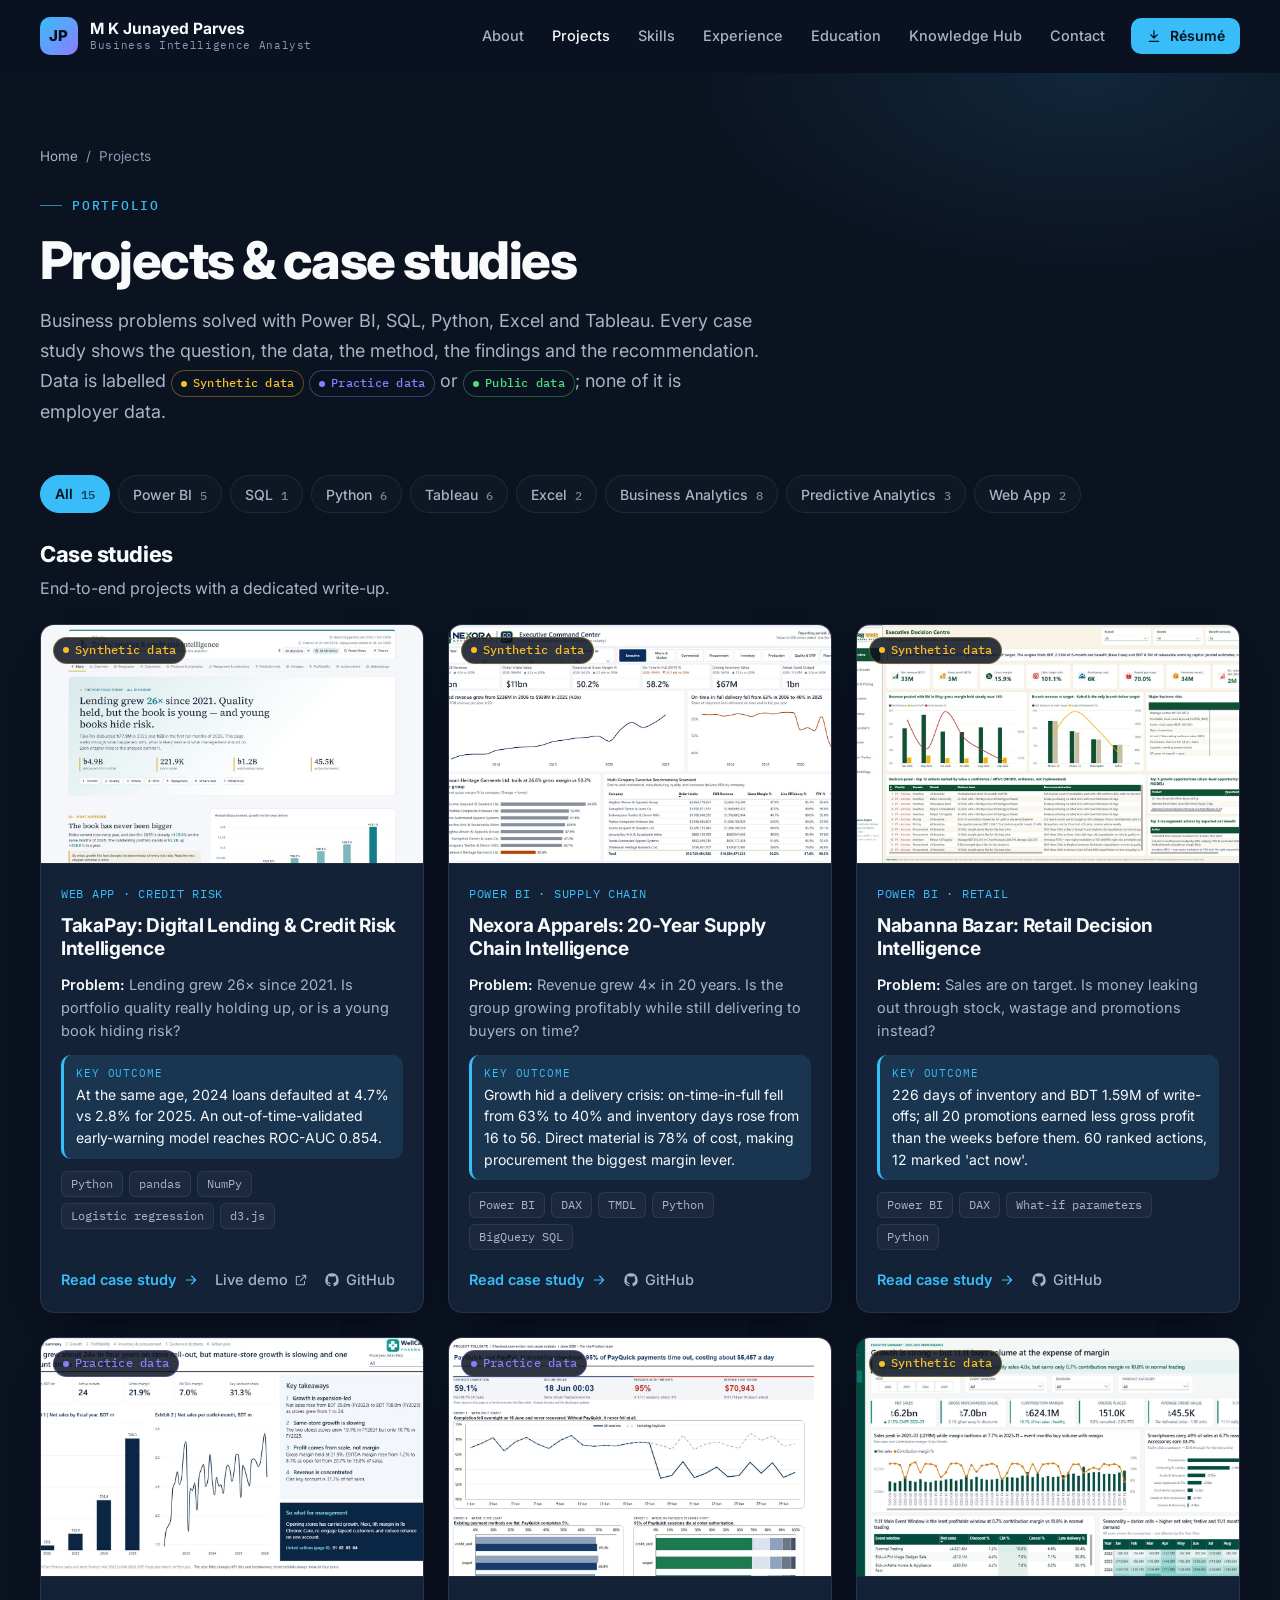
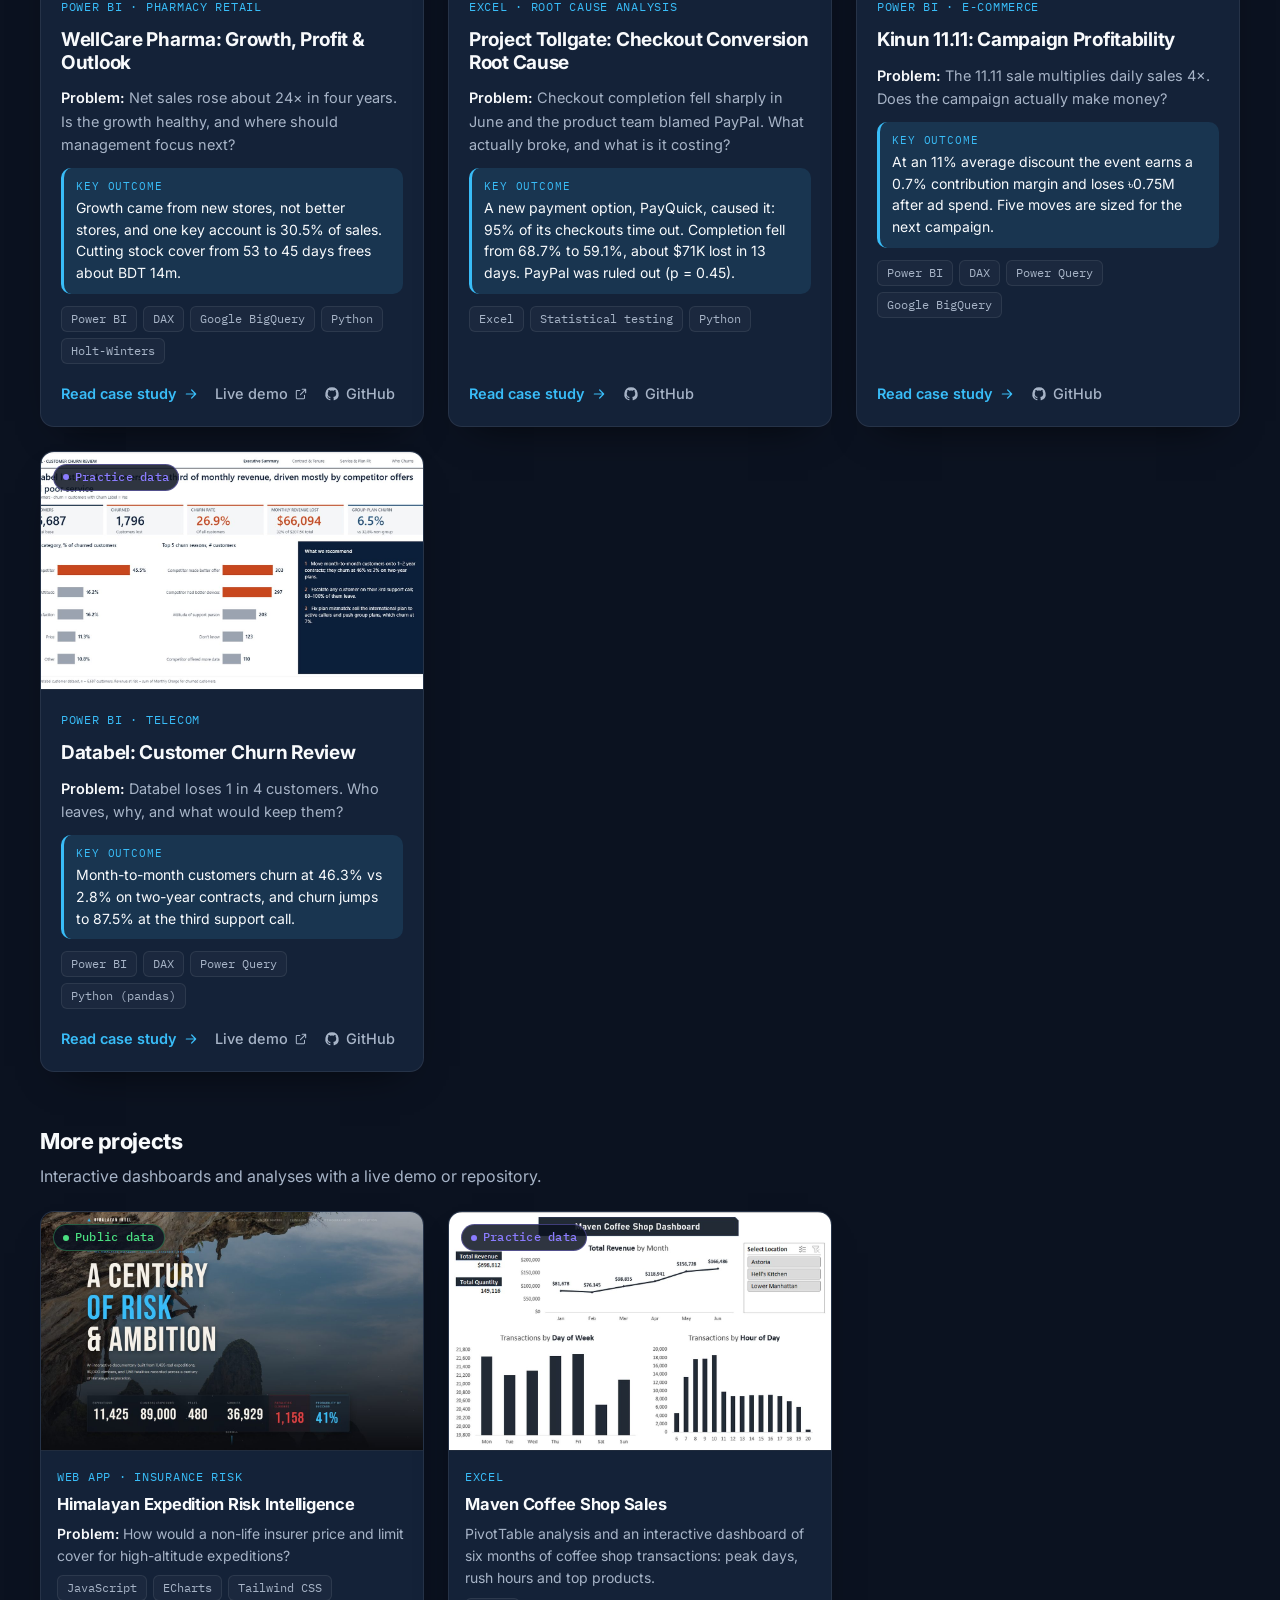
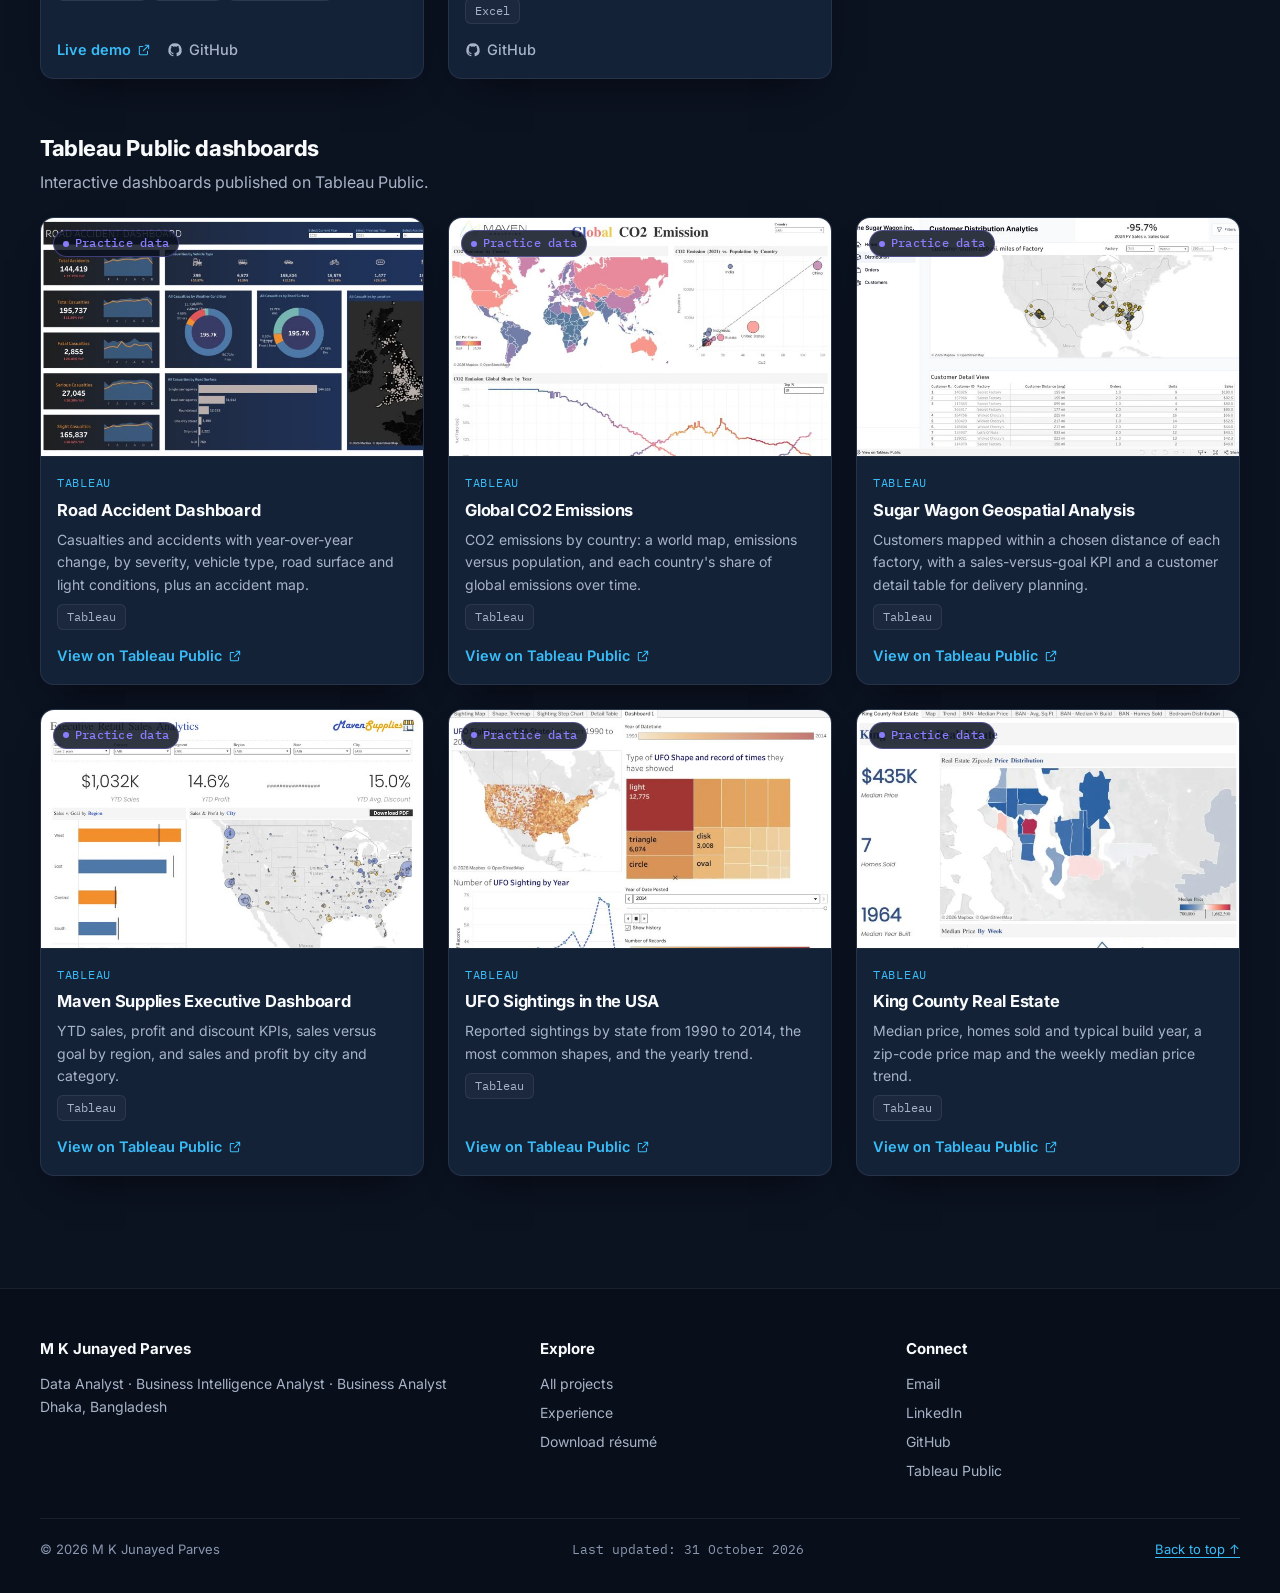
==== projects/index.html @ c4b24ad8 "Redesign portfolio for Data, BI and Business Analyst roles - New design system (navy, sky blue, viol" ====
<!doctype html>
<html lang="en">
<head>
  <meta charset="utf-8">
  <meta name="viewport" content="width=device-width, initial-scale=1">
  <title>Projects &amp; Case Studies | M K Junayed Parves, Data &amp; BI Analyst</title>
  <meta name="description" content="7 documented case studies in Power BI, SQL, Python, Excel and Tableau: credit risk, supply chain, retail, pharmacy, e-commerce and churn analytics, plus Tableau Public dashboards.">
  <link rel="canonical" href="https://junayedparves.github.io/projects/">
  <meta name="author" content="M K Junayed Parves">
  <meta property="og:type" content="website">
  <meta property="og:site_name" content="M K Junayed Parves">
  <meta property="og:title" content="Projects &amp; Case Studies | M K Junayed Parves, Data &amp; BI Analyst">
  <meta property="og:description" content="7 documented case studies in Power BI, SQL, Python, Excel and Tableau: credit risk, supply chain, retail, pharmacy, e-commerce and churn analytics, plus Tableau Public dashboards.">
  <meta property="og:url" content="https://junayedparves.github.io/projects/">
  <meta property="og:image" content="https://junayedparves.github.io/assets/images/og-image.jpg">
  <meta name="twitter:card" content="summary_large_image">
  <meta name="twitter:title" content="Projects &amp; Case Studies | M K Junayed Parves, Data &amp; BI Analyst">
  <meta name="twitter:description" content="7 documented case studies in Power BI, SQL, Python, Excel and Tableau: credit risk, supply chain, retail, pharmacy, e-commerce and churn analytics, plus Tableau Public dashboards.">
  <meta name="twitter:image" content="https://junayedparves.github.io/assets/images/og-image.jpg">
  <meta name="theme-color" content="#0B1220">
  <link rel="icon" href="/favicon.svg" type="image/svg+xml">
  <link rel="preconnect" href="https://fonts.googleapis.com">
  <link rel="preconnect" href="https://fonts.gstatic.com" crossorigin>
  <link rel="stylesheet" href="https://fonts.googleapis.com/css2?family=Inter:wght@400;500;600;700;800&family=IBM+Plex+Mono:wght@400;500&display=swap">
  <link rel="stylesheet" href="/css/variables.css?v=3.0.0">
  <link rel="stylesheet" href="/css/base.css?v=3.0.0">
  <link rel="stylesheet" href="/css/components.css?v=3.0.0">
  <link rel="stylesheet" href="/css/pages.css?v=3.0.0">
  <script defer src="/js/navigation.js?v=3.0.0"></script>
  <script defer src="/js/project-filter.js?v=3.0.0"></script>
  <script defer src="/js/main.js?v=3.0.0"></script>
  <script type="application/ld+json">{"@context":"https://schema.org","@graph":[{"@type":"CollectionPage","name":"Projects & case studies","url":"https://junayedparves.github.io/projects/","author":{"@id":"https://junayedparves.github.io/#person"},"mainEntity":{"@type":"ItemList","itemListElement":[{"@type":"ListItem","position":1,"url":"https://junayedparves.github.io/projects/takapay-credit-risk-analytics/","name":"TakaPay: Digital Lending & Credit Risk Intelligence"},{"@type":"ListItem","position":2,"url":"https://junayedparves.github.io/projects/nexora-supply-chain-intelligence/","name":"Nexora Apparels: 20-Year Supply Chain Intelligence"},{"@type":"ListItem","position":3,"url":"https://junayedparves.github.io/projects/nabanna-retail-decision-intelligence/","name":"Nabanna Bazar: Retail Decision Intelligence"},{"@type":"ListItem","position":4,"url":"https://junayedparves.github.io/projects/wellcare-pharma-performance/","name":"WellCare Pharma: Growth, Profit & Outlook"},{"@type":"ListItem","position":5,"url":"https://junayedparves.github.io/projects/checkout-conversion-root-cause/","name":"Project Tollgate: Checkout Conversion Root Cause"},{"@type":"ListItem","position":6,"url":"https://junayedparves.github.io/projects/kinun-campaign-profitability/","name":"Kinun 11.11: Campaign Profitability"},{"@type":"ListItem","position":7,"url":"https://junayedparves.github.io/projects/databel-customer-churn/","name":"Databel: Customer Churn Review"}]}},{"@type":"BreadcrumbList","itemListElement":[{"@type":"ListItem","position":1,"name":"Home","item":"https://junayedparves.github.io/"},{"@type":"ListItem","position":2,"name":"Projects","item":"https://junayedparves.github.io/projects/"}]},{"@type":"Person","@id":"https://junayedparves.github.io/#person","name":"M K Junayed Parves","jobTitle":"Business Intelligence Analyst","description":"Data Analyst and Business Intelligence Analyst in Dhaka, Bangladesh. Power BI, SQL, DAX, Tableau and Python case studies in credit risk, retail, supply chain and financial analytics.","url":"https://junayedparves.github.io/","image":"https://junayedparves.github.io/assets/images/portrait.jpg","email":"mailto:jndparves@gmail.com","address":{"@type":"PostalAddress","addressLocality":"Dhaka","addressCountry":"BD"},"worksFor":{"@type":"Organization","name":"Green Delta Insurance PLC"},"alumniOf":[{"@type":"CollegeOrUniversity","name":"University of Dhaka"},{"@type":"CollegeOrUniversity","name":"Dhaka College (University of Dhaka)"}],"knowsAbout":["Business Intelligence","Data Analysis","Business Analysis","Power BI","DAX","SQL","Tableau","Python","Data Visualization","Financial Analytics"],"sameAs":["https://www.linkedin.com/in/junayedparves","https://github.com/JunayedParves","https://public.tableau.com/app/profile/junayed.parves"]}]}</script>
</head>
<!-- This page is generated by scripts/build.js from data/*.json and content/.
     Edit the content there (or in the Google Sheet), not in this file. -->
<body id="top">

  <a class="skip-link" href="#main">Skip to content</a>
  <header class="site-header">
    <nav class="nav container" aria-label="Main">
      <a class="brand" href="/" aria-label="M K Junayed Parves, home">
        <span class="brand-mark" aria-hidden="true">JP</span>
        <span class="brand-text"><span class="brand-name">M K Junayed Parves</span><span class="brand-role">Business Intelligence Analyst</span></span>
      </a>
      <button class="nav-toggle" type="button" aria-expanded="false" aria-controls="nav-menu">
        <span class="visually-hidden">Menu</span><span class="nav-toggle-bar" aria-hidden="true"></span>
      </button>
      <ul class="nav-menu" id="nav-menu">
        <li><a href="/#about">About</a></li><li><a href="/projects/" aria-current="page">Projects</a></li><li><a href="/#skills">Skills</a></li><li><a href="/#experience">Experience</a></li><li><a href="/#education">Education</a></li><li><a href="/#knowledge">Knowledge Hub</a></li><li><a href="/#contact">Contact</a></li>
        <li><a class="btn btn-primary btn-small" href="/assets/resume.pdf" download><svg width="16" height="16" viewBox="0 0 24 24" fill="none" stroke="currentColor" stroke-width="1.8" stroke-linecap="round" stroke-linejoin="round" aria-hidden="true" focusable="false"><path d="M12 4v11M7 10l5 5 5-5M5 20h14"/></svg> Résumé</a></li>
      </ul>
    </nav>
  </header>
  <main id="main">

    <section class="page-header" aria-labelledby="page-title">
      <div class="container">
        <ol class="breadcrumb" aria-label="Breadcrumb"><li><a href="/">Home</a></li><li aria-current="page">Projects</li></ol>
        <p class="eyebrow">Portfolio</p>
        <h1 class="page-title" id="page-title">Projects & case studies</h1>
        <p class="page-lead">Business problems solved with Power BI, SQL, Python, Excel and Tableau. Every case study shows the question, the data, the method, the findings and the recommendation. Data is labelled <span class="badge badge-synthetic">Synthetic data</span> <span class="badge badge-practice">Practice data</span> or <span class="badge badge-public">Public data</span>; none of it is employer data.</p>
      </div>
    </section>
    <section class="section" style="padding-top:8px" aria-label="Project list">
      <div class="container">
        
      <div class="filters" role="group" aria-label="Filter projects" data-filter-for="cs-grid gallery-grid tableau-grid" data-status="all-status">
        <button type="button" class="filter-btn" data-filter="All" aria-pressed="true">All <span class="count">15</span></button>
        <button type="button" class="filter-btn" data-filter="Power BI" aria-pressed="false">Power BI <span class="count">5</span></button>
        <button type="button" class="filter-btn" data-filter="SQL" aria-pressed="false">SQL <span class="count">1</span></button>
        <button type="button" class="filter-btn" data-filter="Python" aria-pressed="false">Python <span class="count">6</span></button>
        <button type="button" class="filter-btn" data-filter="Tableau" aria-pressed="false">Tableau <span class="count">6</span></button>
        <button type="button" class="filter-btn" data-filter="Excel" aria-pressed="false">Excel <span class="count">2</span></button>
        <button type="button" class="filter-btn" data-filter="Business Analytics" aria-pressed="false">Business Analytics <span class="count">8</span></button>
        <button type="button" class="filter-btn" data-filter="Predictive Analytics" aria-pressed="false">Predictive Analytics <span class="count">3</span></button>
        <button type="button" class="filter-btn" data-filter="Web App" aria-pressed="false">Web App <span class="count">2</span></button>
      </div>
      <p class="visually-hidden" id="all-status" aria-live="polite"></p>
        <div data-filter-block>
          <h2 class="subsection-title" style="margin-top:8px">Case studies</h2>
          <p class="subsection-intro">End-to-end projects with a dedicated write-up.</p>
          <ul class="project-grid" id="cs-grid">
        <li class="project-card" data-tags="Python|Predictive Analytics|Business Analytics|Web App">
          <div class="project-media">
            <img src="/assets/images/projects/takapay/cover.jpg" alt="TakaPay lending dashboard: story page with disbursement growth and portfolio KPIs" width="1200" height="750" loading="lazy" decoding="async">
            <span class="badge badge-synthetic">Synthetic data</span>
          </div>
          <div class="project-body">
            <p class="project-meta">Web App · Credit Risk</p>
            <h3 class="project-title"><a href="/projects/takapay-credit-risk-analytics/">TakaPay: Digital Lending &amp; Credit Risk Intelligence</a></h3>
            <p class="project-problem"><b>Problem:</b> Lending grew 26× since 2021. Is portfolio quality really holding up, or is a young book hiding risk?</p>
            <p class="project-outcome"><span class="label">Key outcome</span>At the same age, 2024 loans defaulted at 4.7% vs 2.8% for 2025. An out-of-time-validated early-warning model reaches ROC-AUC 0.854.</p>
            <ul class="tags" aria-label="Tools"><li class="tag">Python</li><li class="tag">pandas</li><li class="tag">NumPy</li><li class="tag">Logistic regression</li><li class="tag">d3.js</li></ul>
            <div class="project-links"><a class="primary-link" href="/projects/takapay-credit-risk-analytics/">Read case study <svg width="16" height="16" viewBox="0 0 24 24" fill="none" stroke="currentColor" stroke-width="1.8" stroke-linecap="round" stroke-linejoin="round" aria-hidden="true" focusable="false"><path d="M5 12h14M13 6l6 6-6 6"/></svg></a><a class="secondary-link" href="https://junayedparves.github.io/takapay-lending-dashboard/" target="_blank" rel="noopener noreferrer">Live demo <svg width="14" height="14" viewBox="0 0 24 24" fill="none" stroke="currentColor" stroke-width="1.8" stroke-linecap="round" stroke-linejoin="round" aria-hidden="true" focusable="false"><path d="M14 4h6v6M20 4l-9 9M18 14v5a1 1 0 0 1-1 1H5a1 1 0 0 1-1-1V7a1 1 0 0 1 1-1h5"/></svg><span class="visually-hidden"> (TakaPay: Digital Lending &amp; Credit Risk Intelligence, opens in a new tab)</span></a><a class="secondary-link" href="https://github.com/JunayedParves/takapay-lending-dashboard" target="_blank" rel="noopener noreferrer"><svg width="16" height="16" viewBox="0 0 24 24" fill="currentColor" aria-hidden="true" focusable="false"><path d="M12 2a10 10 0 0 0-3.16 19.49c.5.09.68-.22.68-.48v-1.7c-2.78.6-3.37-1.34-3.37-1.34-.45-1.16-1.11-1.47-1.11-1.47-.91-.62.07-.61.07-.61 1 .07 1.53 1.03 1.53 1.03.9 1.52 2.34 1.08 2.91.83.09-.65.35-1.08.63-1.33-2.22-.25-4.56-1.11-4.56-4.94 0-1.09.39-1.98 1.03-2.68-.1-.25-.45-1.27.1-2.65 0 0 .84-.27 2.75 1.02a9.6 9.6 0 0 1 5 0c1.91-1.29 2.75-1.02 2.75-1.02.55 1.38.2 2.4.1 2.65.64.7 1.03 1.59 1.03 2.68 0 3.84-2.34 4.68-4.57 4.93.36.31.68.92.68 1.85v2.74c0 .27.18.58.69.48A10 10 0 0 0 12 2z"/></svg> GitHub<span class="visually-hidden"> repository for TakaPay: Digital Lending &amp; Credit Risk Intelligence (opens in a new tab)</span></a></div>
          </div>
        </li>
        <li class="project-card" data-tags="Power BI|SQL|Python|Business Analytics">
          <div class="project-media">
            <img src="/assets/images/projects/nexora/cover.jpg" alt="Nexora Apparels executive command center in Power BI" width="1200" height="750" loading="lazy" decoding="async">
            <span class="badge badge-synthetic">Synthetic data</span>
          </div>
          <div class="project-body">
            <p class="project-meta">Power BI · Supply Chain</p>
            <h3 class="project-title"><a href="/projects/nexora-supply-chain-intelligence/">Nexora Apparels: 20-Year Supply Chain Intelligence</a></h3>
            <p class="project-problem"><b>Problem:</b> Revenue grew 4× in 20 years. Is the group growing profitably while still delivering to buyers on time?</p>
            <p class="project-outcome"><span class="label">Key outcome</span>Growth hid a delivery crisis: on-time-in-full fell from 63% to 40% and inventory days rose from 16 to 56. Direct material is 78% of cost, making procurement the biggest margin lever.</p>
            <ul class="tags" aria-label="Tools"><li class="tag">Power BI</li><li class="tag">DAX</li><li class="tag">TMDL</li><li class="tag">Python</li><li class="tag">BigQuery SQL</li></ul>
            <div class="project-links"><a class="primary-link" href="/projects/nexora-supply-chain-intelligence/">Read case study <svg width="16" height="16" viewBox="0 0 24 24" fill="none" stroke="currentColor" stroke-width="1.8" stroke-linecap="round" stroke-linejoin="round" aria-hidden="true" focusable="false"><path d="M5 12h14M13 6l6 6-6 6"/></svg></a><a class="secondary-link" href="https://github.com/JunayedParves/nexora-rmg-supply-chain-powerbi" target="_blank" rel="noopener noreferrer"><svg width="16" height="16" viewBox="0 0 24 24" fill="currentColor" aria-hidden="true" focusable="false"><path d="M12 2a10 10 0 0 0-3.16 19.49c.5.09.68-.22.68-.48v-1.7c-2.78.6-3.37-1.34-3.37-1.34-.45-1.16-1.11-1.47-1.11-1.47-.91-.62.07-.61.07-.61 1 .07 1.53 1.03 1.53 1.03.9 1.52 2.34 1.08 2.91.83.09-.65.35-1.08.63-1.33-2.22-.25-4.56-1.11-4.56-4.94 0-1.09.39-1.98 1.03-2.68-.1-.25-.45-1.27.1-2.65 0 0 .84-.27 2.75 1.02a9.6 9.6 0 0 1 5 0c1.91-1.29 2.75-1.02 2.75-1.02.55 1.38.2 2.4.1 2.65.64.7 1.03 1.59 1.03 2.68 0 3.84-2.34 4.68-4.57 4.93.36.31.68.92.68 1.85v2.74c0 .27.18.58.69.48A10 10 0 0 0 12 2z"/></svg> GitHub<span class="visually-hidden"> repository for Nexora Apparels: 20-Year Supply Chain Intelligence (opens in a new tab)</span></a></div>
          </div>
        </li>
        <li class="project-card" data-tags="Power BI|Python|Predictive Analytics|Business Analytics">
          <div class="project-media">
            <img src="/assets/images/projects/nabanna/cover.jpg" alt="Nabanna Bazar executive decision centre in Power BI" width="1200" height="750" loading="lazy" decoding="async">
            <span class="badge badge-synthetic">Synthetic data</span>
          </div>
          <div class="project-body">
            <p class="project-meta">Power BI · Retail</p>
            <h3 class="project-title"><a href="/projects/nabanna-retail-decision-intelligence/">Nabanna Bazar: Retail Decision Intelligence</a></h3>
            <p class="project-problem"><b>Problem:</b> Sales are on target. Is money leaking out through stock, wastage and promotions instead?</p>
            <p class="project-outcome"><span class="label">Key outcome</span>226 days of inventory and BDT 1.59M of write-offs; all 20 promotions earned less gross profit than the weeks before them. 60 ranked actions, 12 marked &#39;act now&#39;.</p>
            <ul class="tags" aria-label="Tools"><li class="tag">Power BI</li><li class="tag">DAX</li><li class="tag">What-if parameters</li><li class="tag">Python</li></ul>
            <div class="project-links"><a class="primary-link" href="/projects/nabanna-retail-decision-intelligence/">Read case study <svg width="16" height="16" viewBox="0 0 24 24" fill="none" stroke="currentColor" stroke-width="1.8" stroke-linecap="round" stroke-linejoin="round" aria-hidden="true" focusable="false"><path d="M5 12h14M13 6l6 6-6 6"/></svg></a><a class="secondary-link" href="https://github.com/JunayedParves/nabanna-bazar-retail-intelligence" target="_blank" rel="noopener noreferrer"><svg width="16" height="16" viewBox="0 0 24 24" fill="currentColor" aria-hidden="true" focusable="false"><path d="M12 2a10 10 0 0 0-3.16 19.49c.5.09.68-.22.68-.48v-1.7c-2.78.6-3.37-1.34-3.37-1.34-.45-1.16-1.11-1.47-1.11-1.47-.91-.62.07-.61.07-.61 1 .07 1.53 1.03 1.53 1.03.9 1.52 2.34 1.08 2.91.83.09-.65.35-1.08.63-1.33-2.22-.25-4.56-1.11-4.56-4.94 0-1.09.39-1.98 1.03-2.68-.1-.25-.45-1.27.1-2.65 0 0 .84-.27 2.75 1.02a9.6 9.6 0 0 1 5 0c1.91-1.29 2.75-1.02 2.75-1.02.55 1.38.2 2.4.1 2.65.64.7 1.03 1.59 1.03 2.68 0 3.84-2.34 4.68-4.57 4.93.36.31.68.92.68 1.85v2.74c0 .27.18.58.69.48A10 10 0 0 0 12 2z"/></svg> GitHub<span class="visually-hidden"> repository for Nabanna Bazar: Retail Decision Intelligence (opens in a new tab)</span></a></div>
          </div>
        </li>
        <li class="project-card" data-tags="Power BI|Python|Predictive Analytics|Business Analytics">
          <div class="project-media">
            <img src="/assets/images/projects/wellcare/cover.jpg" alt="WellCare Pharma executive summary page in Power BI" width="1200" height="750" loading="lazy" decoding="async">
            <span class="badge badge-practice">Practice data</span>
          </div>
          <div class="project-body">
            <p class="project-meta">Power BI · Pharmacy Retail</p>
            <h3 class="project-title"><a href="/projects/wellcare-pharma-performance/">WellCare Pharma: Growth, Profit &amp; Outlook</a></h3>
            <p class="project-problem"><b>Problem:</b> Net sales rose about 24× in four years. Is the growth healthy, and where should management focus next?</p>
            <p class="project-outcome"><span class="label">Key outcome</span>Growth came from new stores, not better stores, and one key account is 30.5% of sales. Cutting stock cover from 53 to 45 days frees about BDT 14m.</p>
            <ul class="tags" aria-label="Tools"><li class="tag">Power BI</li><li class="tag">DAX</li><li class="tag">Google BigQuery</li><li class="tag">Python</li><li class="tag">Holt-Winters</li></ul>
            <div class="project-links"><a class="primary-link" href="/projects/wellcare-pharma-performance/">Read case study <svg width="16" height="16" viewBox="0 0 24 24" fill="none" stroke="currentColor" stroke-width="1.8" stroke-linecap="round" stroke-linejoin="round" aria-hidden="true" focusable="false"><path d="M5 12h14M13 6l6 6-6 6"/></svg></a><a class="secondary-link" href="https://junayedparves.github.io/wellcare-executive-dashboard/" target="_blank" rel="noopener noreferrer">Live demo <svg width="14" height="14" viewBox="0 0 24 24" fill="none" stroke="currentColor" stroke-width="1.8" stroke-linecap="round" stroke-linejoin="round" aria-hidden="true" focusable="false"><path d="M14 4h6v6M20 4l-9 9M18 14v5a1 1 0 0 1-1 1H5a1 1 0 0 1-1-1V7a1 1 0 0 1 1-1h5"/></svg><span class="visually-hidden"> (WellCare Pharma: Growth, Profit &amp; Outlook, opens in a new tab)</span></a><a class="secondary-link" href="https://github.com/JunayedParves/wellcare-pharma-powerbi" target="_blank" rel="noopener noreferrer"><svg width="16" height="16" viewBox="0 0 24 24" fill="currentColor" aria-hidden="true" focusable="false"><path d="M12 2a10 10 0 0 0-3.16 19.49c.5.09.68-.22.68-.48v-1.7c-2.78.6-3.37-1.34-3.37-1.34-.45-1.16-1.11-1.47-1.11-1.47-.91-.62.07-.61.07-.61 1 .07 1.53 1.03 1.53 1.03.9 1.52 2.34 1.08 2.91.83.09-.65.35-1.08.63-1.33-2.22-.25-4.56-1.11-4.56-4.94 0-1.09.39-1.98 1.03-2.68-.1-.25-.45-1.27.1-2.65 0 0 .84-.27 2.75 1.02a9.6 9.6 0 0 1 5 0c1.91-1.29 2.75-1.02 2.75-1.02.55 1.38.2 2.4.1 2.65.64.7 1.03 1.59 1.03 2.68 0 3.84-2.34 4.68-4.57 4.93.36.31.68.92.68 1.85v2.74c0 .27.18.58.69.48A10 10 0 0 0 12 2z"/></svg> GitHub<span class="visually-hidden"> repository for WellCare Pharma: Growth, Profit &amp; Outlook (opens in a new tab)</span></a></div>
          </div>
        </li>
        <li class="project-card" data-tags="Excel|Python|Business Analytics">
          <div class="project-media">
            <img src="/assets/images/projects/tollgate/cover.jpg" alt="Project Tollgate Excel dashboard showing the checkout completion drop" width="1200" height="750" loading="lazy" decoding="async">
            <span class="badge badge-practice">Practice data</span>
          </div>
          <div class="project-body">
            <p class="project-meta">Excel · Root Cause Analysis</p>
            <h3 class="project-title"><a href="/projects/checkout-conversion-root-cause/">Project Tollgate: Checkout Conversion Root Cause</a></h3>
            <p class="project-problem"><b>Problem:</b> Checkout completion fell sharply in June and the product team blamed PayPal. What actually broke, and what is it costing?</p>
            <p class="project-outcome"><span class="label">Key outcome</span>A new payment option, PayQuick, caused it: 95% of its checkouts time out. Completion fell from 68.7% to 59.1%, about $71K lost in 13 days. PayPal was ruled out (p = 0.45).</p>
            <ul class="tags" aria-label="Tools"><li class="tag">Excel</li><li class="tag">Statistical testing</li><li class="tag">Python</li></ul>
            <div class="project-links"><a class="primary-link" href="/projects/checkout-conversion-root-cause/">Read case study <svg width="16" height="16" viewBox="0 0 24 24" fill="none" stroke="currentColor" stroke-width="1.8" stroke-linecap="round" stroke-linejoin="round" aria-hidden="true" focusable="false"><path d="M5 12h14M13 6l6 6-6 6"/></svg></a><a class="secondary-link" href="https://github.com/JunayedParves/project-tollgate-excel" target="_blank" rel="noopener noreferrer"><svg width="16" height="16" viewBox="0 0 24 24" fill="currentColor" aria-hidden="true" focusable="false"><path d="M12 2a10 10 0 0 0-3.16 19.49c.5.09.68-.22.68-.48v-1.7c-2.78.6-3.37-1.34-3.37-1.34-.45-1.16-1.11-1.47-1.11-1.47-.91-.62.07-.61.07-.61 1 .07 1.53 1.03 1.53 1.03.9 1.52 2.34 1.08 2.91.83.09-.65.35-1.08.63-1.33-2.22-.25-4.56-1.11-4.56-4.94 0-1.09.39-1.98 1.03-2.68-.1-.25-.45-1.27.1-2.65 0 0 .84-.27 2.75 1.02a9.6 9.6 0 0 1 5 0c1.91-1.29 2.75-1.02 2.75-1.02.55 1.38.2 2.4.1 2.65.64.7 1.03 1.59 1.03 2.68 0 3.84-2.34 4.68-4.57 4.93.36.31.68.92.68 1.85v2.74c0 .27.18.58.69.48A10 10 0 0 0 12 2z"/></svg> GitHub<span class="visually-hidden"> repository for Project Tollgate: Checkout Conversion Root Cause (opens in a new tab)</span></a></div>
          </div>
        </li>
        <li class="project-card" data-tags="Power BI|Business Analytics">
          <div class="project-media">
            <img src="/assets/images/projects/kinun/cover.jpg" alt="Kinun 11.11 executive summary page in Power BI" width="1200" height="750" loading="lazy" decoding="async">
            <span class="badge badge-synthetic">Synthetic data</span>
          </div>
          <div class="project-body">
            <p class="project-meta">Power BI · E-commerce</p>
            <h3 class="project-title"><a href="/projects/kinun-campaign-profitability/">Kinun 11.11: Campaign Profitability</a></h3>
            <p class="project-problem"><b>Problem:</b> The 11.11 sale multiplies daily sales 4×. Does the campaign actually make money?</p>
            <p class="project-outcome"><span class="label">Key outcome</span>At an 11% average discount the event earns a 0.7% contribution margin and loses ৳0.75M after ad spend. Five moves are sized for the next campaign.</p>
            <ul class="tags" aria-label="Tools"><li class="tag">Power BI</li><li class="tag">DAX</li><li class="tag">Power Query</li><li class="tag">Google BigQuery</li></ul>
            <div class="project-links"><a class="primary-link" href="/projects/kinun-campaign-profitability/">Read case study <svg width="16" height="16" viewBox="0 0 24 24" fill="none" stroke="currentColor" stroke-width="1.8" stroke-linecap="round" stroke-linejoin="round" aria-hidden="true" focusable="false"><path d="M5 12h14M13 6l6 6-6 6"/></svg></a><a class="secondary-link" href="https://github.com/JunayedParves/kinun-1111-campaign-powerbi" target="_blank" rel="noopener noreferrer"><svg width="16" height="16" viewBox="0 0 24 24" fill="currentColor" aria-hidden="true" focusable="false"><path d="M12 2a10 10 0 0 0-3.16 19.49c.5.09.68-.22.68-.48v-1.7c-2.78.6-3.37-1.34-3.37-1.34-.45-1.16-1.11-1.47-1.11-1.47-.91-.62.07-.61.07-.61 1 .07 1.53 1.03 1.53 1.03.9 1.52 2.34 1.08 2.91.83.09-.65.35-1.08.63-1.33-2.22-.25-4.56-1.11-4.56-4.94 0-1.09.39-1.98 1.03-2.68-.1-.25-.45-1.27.1-2.65 0 0 .84-.27 2.75 1.02a9.6 9.6 0 0 1 5 0c1.91-1.29 2.75-1.02 2.75-1.02.55 1.38.2 2.4.1 2.65.64.7 1.03 1.59 1.03 2.68 0 3.84-2.34 4.68-4.57 4.93.36.31.68.92.68 1.85v2.74c0 .27.18.58.69.48A10 10 0 0 0 12 2z"/></svg> GitHub<span class="visually-hidden"> repository for Kinun 11.11: Campaign Profitability (opens in a new tab)</span></a></div>
          </div>
        </li>
        <li class="project-card" data-tags="Power BI|Python|Business Analytics">
          <div class="project-media">
            <img src="/assets/images/projects/databel/cover.jpg" alt="Databel churn executive summary page in Power BI" width="1200" height="750" loading="lazy" decoding="async">
            <span class="badge badge-practice">Practice data</span>
          </div>
          <div class="project-body">
            <p class="project-meta">Power BI · Telecom</p>
            <h3 class="project-title"><a href="/projects/databel-customer-churn/">Databel: Customer Churn Review</a></h3>
            <p class="project-problem"><b>Problem:</b> Databel loses 1 in 4 customers. Who leaves, why, and what would keep them?</p>
            <p class="project-outcome"><span class="label">Key outcome</span>Month-to-month customers churn at 46.3% vs 2.8% on two-year contracts, and churn jumps to 87.5% at the third support call.</p>
            <ul class="tags" aria-label="Tools"><li class="tag">Power BI</li><li class="tag">DAX</li><li class="tag">Power Query</li><li class="tag">Python (pandas)</li></ul>
            <div class="project-links"><a class="primary-link" href="/projects/databel-customer-churn/">Read case study <svg width="16" height="16" viewBox="0 0 24 24" fill="none" stroke="currentColor" stroke-width="1.8" stroke-linecap="round" stroke-linejoin="round" aria-hidden="true" focusable="false"><path d="M5 12h14M13 6l6 6-6 6"/></svg></a><a class="secondary-link" href="https://junayedparves.github.io/Databel-Churn-PowerBI/" target="_blank" rel="noopener noreferrer">Live demo <svg width="14" height="14" viewBox="0 0 24 24" fill="none" stroke="currentColor" stroke-width="1.8" stroke-linecap="round" stroke-linejoin="round" aria-hidden="true" focusable="false"><path d="M14 4h6v6M20 4l-9 9M18 14v5a1 1 0 0 1-1 1H5a1 1 0 0 1-1-1V7a1 1 0 0 1 1-1h5"/></svg><span class="visually-hidden"> (Databel: Customer Churn Review, opens in a new tab)</span></a><a class="secondary-link" href="https://github.com/JunayedParves/Databel-Churn-PowerBI" target="_blank" rel="noopener noreferrer"><svg width="16" height="16" viewBox="0 0 24 24" fill="currentColor" aria-hidden="true" focusable="false"><path d="M12 2a10 10 0 0 0-3.16 19.49c.5.09.68-.22.68-.48v-1.7c-2.78.6-3.37-1.34-3.37-1.34-.45-1.16-1.11-1.47-1.11-1.47-.91-.62.07-.61.07-.61 1 .07 1.53 1.03 1.53 1.03.9 1.52 2.34 1.08 2.91.83.09-.65.35-1.08.63-1.33-2.22-.25-4.56-1.11-4.56-4.94 0-1.09.39-1.98 1.03-2.68-.1-.25-.45-1.27.1-2.65 0 0 .84-.27 2.75 1.02a9.6 9.6 0 0 1 5 0c1.91-1.29 2.75-1.02 2.75-1.02.55 1.38.2 2.4.1 2.65.64.7 1.03 1.59 1.03 2.68 0 3.84-2.34 4.68-4.57 4.93.36.31.68.92.68 1.85v2.74c0 .27.18.58.69.48A10 10 0 0 0 12 2z"/></svg> GitHub<span class="visually-hidden"> repository for Databel: Customer Churn Review (opens in a new tab)</span></a></div>
          </div>
        </li>
          </ul>
        </div>
        
      <div data-filter-block>
        <h2 class="subsection-title">More projects</h2>
        <p class="subsection-intro">Interactive dashboards and analyses with a live demo or repository.</p>
        <ul class="project-grid" id="gallery-grid">
        <li class="project-card is-compact" data-tags="Business Analytics|Web App">
          <div class="project-media">
            <img src="/assets/images/projects/himalayan/cover.jpg" alt="Himalayan Expedition risk dashboard landing view" width="1200" height="750" loading="lazy" decoding="async">
            <span class="badge badge-public">Public data</span>
          </div>
          <div class="project-body">
            <p class="project-meta">Web App · Insurance Risk</p>
            <h3 class="project-title"><a href="https://junayedparves.github.io/himalayan_expedition/" target="_blank" rel="noopener noreferrer">Himalayan Expedition Risk Intelligence</a></h3>
            <p class="project-problem"><b>Problem:</b> How would a non-life insurer price and limit cover for high-altitude expeditions?</p>
            
            <ul class="tags" aria-label="Tools"><li class="tag">JavaScript</li><li class="tag">ECharts</li><li class="tag">Tailwind CSS</li></ul>
            <div class="project-links"><a class="primary-link" href="https://junayedparves.github.io/himalayan_expedition/" target="_blank" rel="noopener noreferrer">Live demo <svg width="14" height="14" viewBox="0 0 24 24" fill="none" stroke="currentColor" stroke-width="1.8" stroke-linecap="round" stroke-linejoin="round" aria-hidden="true" focusable="false"><path d="M14 4h6v6M20 4l-9 9M18 14v5a1 1 0 0 1-1 1H5a1 1 0 0 1-1-1V7a1 1 0 0 1 1-1h5"/></svg><span class="visually-hidden"> (Himalayan Expedition Risk Intelligence, opens in a new tab)</span></a><a class="secondary-link" href="https://github.com/JunayedParves/himalayan_expedition" target="_blank" rel="noopener noreferrer"><svg width="16" height="16" viewBox="0 0 24 24" fill="currentColor" aria-hidden="true" focusable="false"><path d="M12 2a10 10 0 0 0-3.16 19.49c.5.09.68-.22.68-.48v-1.7c-2.78.6-3.37-1.34-3.37-1.34-.45-1.16-1.11-1.47-1.11-1.47-.91-.62.07-.61.07-.61 1 .07 1.53 1.03 1.53 1.03.9 1.52 2.34 1.08 2.91.83.09-.65.35-1.08.63-1.33-2.22-.25-4.56-1.11-4.56-4.94 0-1.09.39-1.98 1.03-2.68-.1-.25-.45-1.27.1-2.65 0 0 .84-.27 2.75 1.02a9.6 9.6 0 0 1 5 0c1.91-1.29 2.75-1.02 2.75-1.02.55 1.38.2 2.4.1 2.65.64.7 1.03 1.59 1.03 2.68 0 3.84-2.34 4.68-4.57 4.93.36.31.68.92.68 1.85v2.74c0 .27.18.58.69.48A10 10 0 0 0 12 2z"/></svg> GitHub<span class="visually-hidden"> repository for Himalayan Expedition Risk Intelligence (opens in a new tab)</span></a></div>
          </div>
        </li>
        <li class="project-card is-compact" data-tags="Excel">
          <div class="project-media">
            <img src="/assets/images/projects/coffee/cover.jpg" alt="Excel dashboard of coffee shop sales" width="1200" height="750" loading="lazy" decoding="async">
            <span class="badge badge-practice">Practice data</span>
          </div>
          <div class="project-body">
            <p class="project-meta">Excel</p>
            <h3 class="project-title"><a href="https://github.com/JunayedParves/Coffee-Shop-Sales-Analysis" target="_blank" rel="noopener noreferrer">Maven Coffee Shop Sales</a></h3>
            <p class="project-problem">PivotTable analysis and an interactive dashboard of six months of coffee shop transactions: peak days, rush hours and top products.</p>
            
            <ul class="tags" aria-label="Tools"><li class="tag">Excel</li></ul>
            <div class="project-links"><a class="secondary-link" href="https://github.com/JunayedParves/Coffee-Shop-Sales-Analysis" target="_blank" rel="noopener noreferrer"><svg width="16" height="16" viewBox="0 0 24 24" fill="currentColor" aria-hidden="true" focusable="false"><path d="M12 2a10 10 0 0 0-3.16 19.49c.5.09.68-.22.68-.48v-1.7c-2.78.6-3.37-1.34-3.37-1.34-.45-1.16-1.11-1.47-1.11-1.47-.91-.62.07-.61.07-.61 1 .07 1.53 1.03 1.53 1.03.9 1.52 2.34 1.08 2.91.83.09-.65.35-1.08.63-1.33-2.22-.25-4.56-1.11-4.56-4.94 0-1.09.39-1.98 1.03-2.68-.1-.25-.45-1.27.1-2.65 0 0 .84-.27 2.75 1.02a9.6 9.6 0 0 1 5 0c1.91-1.29 2.75-1.02 2.75-1.02.55 1.38.2 2.4.1 2.65.64.7 1.03 1.59 1.03 2.68 0 3.84-2.34 4.68-4.57 4.93.36.31.68.92.68 1.85v2.74c0 .27.18.58.69.48A10 10 0 0 0 12 2z"/></svg> GitHub<span class="visually-hidden"> repository for Maven Coffee Shop Sales (opens in a new tab)</span></a></div>
          </div>
        </li>
        </ul>
      </div>
        
      <div data-filter-block>
        <h2 class="subsection-title">Tableau Public dashboards</h2>
        <p class="subsection-intro">Interactive dashboards published on Tableau Public.</p>
        <ul class="project-grid" id="tableau-grid">
        <li class="project-card is-compact" data-tags="Tableau">
          <div class="project-media">
            <img src="/assets/images/projects/tableau-road-accident.jpg" alt="Tableau road accident dashboard" width="736" height="454" loading="lazy" decoding="async">
            <span class="badge badge-practice">Practice data</span>
          </div>
          <div class="project-body">
            <p class="project-meta">Tableau</p>
            <h3 class="project-title"><a href="https://public.tableau.com/app/profile/junayed.parves/viz/RoadAccidentDashboard_17892367695180/RoadAccidentDashbaord" target="_blank" rel="noopener noreferrer">Road Accident Dashboard</a></h3>
            <p class="project-problem">Casualties and accidents with year-over-year change, by severity, vehicle type, road surface and light conditions, plus an accident map.</p>
            
            <ul class="tags" aria-label="Tools"><li class="tag">Tableau</li></ul>
            <div class="project-links"><a class="primary-link" href="https://public.tableau.com/app/profile/junayed.parves/viz/RoadAccidentDashboard_17892367695180/RoadAccidentDashbaord" target="_blank" rel="noopener noreferrer">View on Tableau Public <svg width="14" height="14" viewBox="0 0 24 24" fill="none" stroke="currentColor" stroke-width="1.8" stroke-linecap="round" stroke-linejoin="round" aria-hidden="true" focusable="false"><path d="M14 4h6v6M20 4l-9 9M18 14v5a1 1 0 0 1-1 1H5a1 1 0 0 1-1-1V7a1 1 0 0 1 1-1h5"/></svg><span class="visually-hidden"> (Road Accident Dashboard, opens in a new tab)</span></a></div>
          </div>
        </li>
        <li class="project-card is-compact" data-tags="Tableau">
          <div class="project-media">
            <img src="/assets/images/projects/tableau-global-co2.jpg" alt="Tableau global CO2 emissions dashboard" width="736" height="454" loading="lazy" decoding="async">
            <span class="badge badge-practice">Practice data</span>
          </div>
          <div class="project-body">
            <p class="project-meta">Tableau</p>
            <h3 class="project-title"><a href="https://public.tableau.com/app/profile/junayed.parves/viz/GlobalCO2Emission_17298395236390/GlobalCO2Emmision" target="_blank" rel="noopener noreferrer">Global CO2 Emissions</a></h3>
            <p class="project-problem">CO2 emissions by country: a world map, emissions versus population, and each country&#39;s share of global emissions over time.</p>
            
            <ul class="tags" aria-label="Tools"><li class="tag">Tableau</li></ul>
            <div class="project-links"><a class="primary-link" href="https://public.tableau.com/app/profile/junayed.parves/viz/GlobalCO2Emission_17298395236390/GlobalCO2Emmision" target="_blank" rel="noopener noreferrer">View on Tableau Public <svg width="14" height="14" viewBox="0 0 24 24" fill="none" stroke="currentColor" stroke-width="1.8" stroke-linecap="round" stroke-linejoin="round" aria-hidden="true" focusable="false"><path d="M14 4h6v6M20 4l-9 9M18 14v5a1 1 0 0 1-1 1H5a1 1 0 0 1-1-1V7a1 1 0 0 1 1-1h5"/></svg><span class="visually-hidden"> (Global CO2 Emissions, opens in a new tab)</span></a></div>
          </div>
        </li>
        <li class="project-card is-compact" data-tags="Tableau">
          <div class="project-media">
            <img src="/assets/images/projects/tableau-sugar-wagon.jpg" alt="Tableau Sugar Wagon customer distribution map" width="736" height="454" loading="lazy" decoding="async">
            <span class="badge badge-practice">Practice data</span>
          </div>
          <div class="project-body">
            <p class="project-meta">Tableau</p>
            <h3 class="project-title"><a href="https://public.tableau.com/app/profile/junayed.parves/viz/SugarWagonGeospatialAnalysis/SugarWagonGeospatialAnalysis" target="_blank" rel="noopener noreferrer">Sugar Wagon Geospatial Analysis</a></h3>
            <p class="project-problem">Customers mapped within a chosen distance of each factory, with a sales-versus-goal KPI and a customer detail table for delivery planning.</p>
            
            <ul class="tags" aria-label="Tools"><li class="tag">Tableau</li></ul>
            <div class="project-links"><a class="primary-link" href="https://public.tableau.com/app/profile/junayed.parves/viz/SugarWagonGeospatialAnalysis/SugarWagonGeospatialAnalysis" target="_blank" rel="noopener noreferrer">View on Tableau Public <svg width="14" height="14" viewBox="0 0 24 24" fill="none" stroke="currentColor" stroke-width="1.8" stroke-linecap="round" stroke-linejoin="round" aria-hidden="true" focusable="false"><path d="M14 4h6v6M20 4l-9 9M18 14v5a1 1 0 0 1-1 1H5a1 1 0 0 1-1-1V7a1 1 0 0 1 1-1h5"/></svg><span class="visually-hidden"> (Sugar Wagon Geospatial Analysis, opens in a new tab)</span></a></div>
          </div>
        </li>
        <li class="project-card is-compact" data-tags="Tableau">
          <div class="project-media">
            <img src="/assets/images/projects/tableau-maven-supplies.jpg" alt="Tableau Maven Supplies executive retail sales dashboard" width="736" height="454" loading="lazy" decoding="async">
            <span class="badge badge-practice">Practice data</span>
          </div>
          <div class="project-body">
            <p class="project-meta">Tableau</p>
            <h3 class="project-title"><a href="https://public.tableau.com/app/profile/junayed.parves/viz/MavenSuppliesDashboard_17297091401490/ExecutiveDashboard" target="_blank" rel="noopener noreferrer">Maven Supplies Executive Dashboard</a></h3>
            <p class="project-problem">YTD sales, profit and discount KPIs, sales versus goal by region, and sales and profit by city and category.</p>
            
            <ul class="tags" aria-label="Tools"><li class="tag">Tableau</li></ul>
            <div class="project-links"><a class="primary-link" href="https://public.tableau.com/app/profile/junayed.parves/viz/MavenSuppliesDashboard_17297091401490/ExecutiveDashboard" target="_blank" rel="noopener noreferrer">View on Tableau Public <svg width="14" height="14" viewBox="0 0 24 24" fill="none" stroke="currentColor" stroke-width="1.8" stroke-linecap="round" stroke-linejoin="round" aria-hidden="true" focusable="false"><path d="M14 4h6v6M20 4l-9 9M18 14v5a1 1 0 0 1-1 1H5a1 1 0 0 1-1-1V7a1 1 0 0 1 1-1h5"/></svg><span class="visually-hidden"> (Maven Supplies Executive Dashboard, opens in a new tab)</span></a></div>
          </div>
        </li>
        <li class="project-card is-compact" data-tags="Tableau">
          <div class="project-media">
            <img src="/assets/images/projects/tableau-ufo-sightings.jpg" alt="Tableau UFO sightings dashboard" width="736" height="454" loading="lazy" decoding="async">
            <span class="badge badge-practice">Practice data</span>
          </div>
          <div class="project-body">
            <p class="project-meta">Tableau</p>
            <h3 class="project-title"><a href="https://public.tableau.com/app/profile/junayed.parves/viz/UFO_Sighting_Dashboard/Dashboard1" target="_blank" rel="noopener noreferrer">UFO Sightings in the USA</a></h3>
            <p class="project-problem">Reported sightings by state from 1990 to 2014, the most common shapes, and the yearly trend.</p>
            
            <ul class="tags" aria-label="Tools"><li class="tag">Tableau</li></ul>
            <div class="project-links"><a class="primary-link" href="https://public.tableau.com/app/profile/junayed.parves/viz/UFO_Sighting_Dashboard/Dashboard1" target="_blank" rel="noopener noreferrer">View on Tableau Public <svg width="14" height="14" viewBox="0 0 24 24" fill="none" stroke="currentColor" stroke-width="1.8" stroke-linecap="round" stroke-linejoin="round" aria-hidden="true" focusable="false"><path d="M14 4h6v6M20 4l-9 9M18 14v5a1 1 0 0 1-1 1H5a1 1 0 0 1-1-1V7a1 1 0 0 1 1-1h5"/></svg><span class="visually-hidden"> (UFO Sightings in the USA, opens in a new tab)</span></a></div>
          </div>
        </li>
        <li class="project-card is-compact" data-tags="Tableau">
          <div class="project-media">
            <img src="/assets/images/projects/tableau-king-county.jpg" alt="Tableau King County real estate dashboard" width="736" height="454" loading="lazy" decoding="async">
            <span class="badge badge-practice">Practice data</span>
          </div>
          <div class="project-body">
            <p class="project-meta">Tableau</p>
            <h3 class="project-title"><a href="https://public.tableau.com/app/profile/junayed.parves/viz/KingCountryRealEstate_16995452184610/KingCountyRealEstate" target="_blank" rel="noopener noreferrer">King County Real Estate</a></h3>
            <p class="project-problem">Median price, homes sold and typical build year, a zip-code price map and the weekly median price trend.</p>
            
            <ul class="tags" aria-label="Tools"><li class="tag">Tableau</li></ul>
            <div class="project-links"><a class="primary-link" href="https://public.tableau.com/app/profile/junayed.parves/viz/KingCountryRealEstate_16995452184610/KingCountyRealEstate" target="_blank" rel="noopener noreferrer">View on Tableau Public <svg width="14" height="14" viewBox="0 0 24 24" fill="none" stroke="currentColor" stroke-width="1.8" stroke-linecap="round" stroke-linejoin="round" aria-hidden="true" focusable="false"><path d="M14 4h6v6M20 4l-9 9M18 14v5a1 1 0 0 1-1 1H5a1 1 0 0 1-1-1V7a1 1 0 0 1 1-1h5"/></svg><span class="visually-hidden"> (King County Real Estate, opens in a new tab)</span></a></div>
          </div>
        </li>
        </ul>
      </div>
      </div>
    </section>
  </main>

  <footer class="site-footer">
    <div class="container">
      <div class="footer-grid">
        <div>
          <p class="footer-title">M K Junayed Parves</p>
          <p>Data Analyst · Business Intelligence Analyst · Business Analyst<br>Dhaka, Bangladesh</p>
        </div>
        <div>
          <p class="footer-title">Explore</p>
          <ul class="footer-links">
            <li><a href="/projects/">All projects</a></li>
            <li><a href="/#experience">Experience</a></li>
            <li><a href="/assets/resume.pdf" download>Download résumé</a></li>
          </ul>
        </div>
        <div>
          <p class="footer-title">Connect</p>
          <ul class="footer-links">
            <li><a href="mailto:jndparves@gmail.com">Email</a></li>
            <li><a href="https://www.linkedin.com/in/junayedparves" target="_blank" rel="noopener noreferrer">LinkedIn</a></li>
            <li><a href="https://github.com/JunayedParves" target="_blank" rel="noopener noreferrer">GitHub</a></li>
            <li><a href="https://public.tableau.com/app/profile/junayed.parves" target="_blank" rel="noopener noreferrer">Tableau Public</a></li>
          </ul>
        </div>
      </div>
      <div class="footer-bottom">
        <span>© 2026 M K Junayed Parves</span>
        <span class="mono">Last updated: 31 October 2026</span>
        <a href="#top">Back to top ↑</a>
      </div>
    </div>
  </footer>
</body>
</html>
---- css/variables.css ----
/* =====================================================================
   variables.css — the design system: colours, type, spacing, radii
   ---------------------------------------------------------------------
   Change a value here and it updates everywhere on the site.
   Contrast was checked for WCAG AA: every text colour below is at least
   4.5:1 on the backgrounds it is used on.
   ===================================================================== */
:root {
  /* Backgrounds */
  --bg: #0B1220;            /* page background (dark navy) */
  --bg-2: #101B2D;          /* alternating sections */
  --card: #142238;          /* cards */
  --card-hover: #18294A;
  --footer: #080E1A;

  /* Accents: blue first, violet second — used sparingly */
  --accent: #39BDF8;        /* primary accent (sky blue) */
  --accent-2: #8B7CFF;      /* secondary accent (violet) */
  --accent-ink: #04111F;    /* dark text on an accent background */
  --accent-soft: rgba(57, 189, 248, 0.12);
  --accent-line: rgba(57, 189, 248, 0.40);
  --violet-soft: rgba(139, 124, 255, 0.14);
  --gradient: linear-gradient(135deg, #39BDF8 0%, #8B7CFF 100%);

  /* Text */
  --text: #F8FAFC;          /* main text */
  --text-2: #A7B4C7;        /* secondary text */
  --text-3: #8A99B1;        /* small metadata (still 4.5:1 on --bg and --card) */

  /* Lines */
  --border: rgba(255, 255, 255, 0.08);
  --border-strong: rgba(255, 255, 255, 0.16);

  /* Status colours (used for data-type badges) */
  --amber: #FBBF24;
  --amber-soft: rgba(251, 191, 36, 0.12);
  --green: #4ADE80;
  --green-soft: rgba(74, 222, 128, 0.12);

  /* Type */
  --font-sans: "Inter", system-ui, -apple-system, "Segoe UI", Roboto, sans-serif;
  --font-mono: "IBM Plex Mono", ui-monospace, "Cascadia Mono", Consolas, monospace;

  /* Shape & depth */
  --radius-sm: 8px;
  --radius: 14px;
  --radius-lg: 20px;
  --pill: 999px;
  --shadow: 0 1px 0 rgba(255, 255, 255, 0.04) inset, 0 18px 40px -24px rgba(0, 0, 0, 0.8);

  /* Layout */
  --container: 1200px;
  --gutter: clamp(16px, 4.5vw, 40px);
  --section-pad: clamp(64px, 9vw, 112px);
  --header-h: 72px;
}
---- css/base.css ----
/* =====================================================================
   base.css — reset, typography, layout, header/navigation, footer
   ===================================================================== */

*, *::before, *::after { box-sizing: border-box; }

html {
  scroll-behavior: smooth;
  scroll-padding-top: calc(var(--header-h) + 16px); /* sticky header doesn't cover headings */
  -webkit-text-size-adjust: 100%;
}

body {
  margin: 0;
  background: var(--bg);
  color: var(--text);
  font-family: var(--font-sans);
  font-size: 16px;
  line-height: 1.65;
  -webkit-font-smoothing: antialiased;
  text-rendering: optimizeLegibility;
}

img, svg { display: block; max-width: 100%; }
img { height: auto; }

h1, h2, h3, h4, p, ul, ol, dl, dd, figure { margin: 0; }
h1, h2, h3, h4 { line-height: 1.2; letter-spacing: -0.02em; font-weight: 700; }

a { color: var(--accent); text-underline-offset: 3px; }
a:hover { color: #7DD3FC; }

strong { color: var(--text); font-weight: 650; }

:focus-visible {
  outline: 2px solid var(--accent);
  outline-offset: 3px;
  border-radius: 6px;
}

@media (prefers-reduced-motion: reduce) {
  html { scroll-behavior: auto; }
  *, *::before, *::after {
    animation-duration: 0.01ms !important;
    animation-iteration-count: 1 !important;
    transition-duration: 0.01ms !important;
  }
}

/* ---------- Layout ---------- */
.container {
  width: 100%;
  max-width: calc(var(--container) + 2 * var(--gutter));
  margin: 0 auto;
  padding: 0 var(--gutter);
}

.section { padding: var(--section-pad) 0; }
.section-alt { background: var(--bg-2); border-top: 1px solid var(--border); border-bottom: 1px solid var(--border); }

.section-head {
  display: flex;
  flex-wrap: wrap;
  align-items: flex-end;
  justify-content: space-between;
  gap: 20px 40px;
  margin-bottom: 40px;
}
.section-head > div { max-width: 640px; }
.section-title {
  font-size: clamp(28px, 3.2vw, 40px);
  font-weight: 800;
  letter-spacing: -0.025em;
}
.section-intro { margin-top: 12px; font-size: 17px; color: var(--text-2); max-width: 620px; }

/* Small mono label above headings, e.g. "SELECTED WORK" */
.eyebrow {
  display: inline-flex;
  align-items: center;
  gap: 10px;
  margin-bottom: 14px;
  font-family: var(--font-mono);
  font-size: 12.5px;
  font-weight: 500;
  letter-spacing: 0.14em;
  text-transform: uppercase;
  color: var(--accent);
}
.eyebrow::before {
  content: "";
  width: 22px; height: 1px;
  background: currentColor;
  opacity: 0.7;
}

.visually-hidden {
  position: absolute !important;
  width: 1px; height: 1px;
  overflow: hidden;
  clip: rect(0 0 0 0);
  white-space: nowrap;
}

.skip-link {
  position: absolute;
  left: 16px; top: -80px;
  z-index: 200;
  padding: 10px 16px;
  border-radius: var(--radius-sm);
  background: var(--accent);
  color: var(--accent-ink);
  font-weight: 600;
  text-decoration: none;
}
.skip-link:focus { top: 12px; color: var(--accent-ink); }

/* ---------- Header & navigation ---------- */
.site-header {
  position: sticky;
  top: 0;
  z-index: 100;
  background: rgba(11, 18, 32, 0.82);
  backdrop-filter: saturate(140%) blur(12px);
  -webkit-backdrop-filter: saturate(140%) blur(12px);
  border-bottom: 1px solid transparent;
  transition: border-color .2s ease, background-color .2s ease;
}
.site-header.is-scrolled { border-bottom-color: var(--border); background: rgba(11, 18, 32, 0.94); }

.nav {
  height: var(--header-h);
  display: flex;
  align-items: center;
  justify-content: space-between;
  gap: 24px;
}

.brand {
  display: inline-flex;
  align-items: center;
  gap: 12px;
  color: var(--text);
  text-decoration: none;
  min-width: 0;
}
.brand:hover { color: var(--text); }
.brand-mark {
  flex-shrink: 0;
  width: 38px; height: 38px;
  border-radius: 10px;
  display: grid;
  place-items: center;
  background: var(--gradient);
  color: var(--accent-ink);
  font-weight: 800;
  font-size: 15px;
  letter-spacing: 0.02em;
}
.brand-text { display: flex; flex-direction: column; line-height: 1.2; min-width: 0; }
.brand-name { font-weight: 700; font-size: 15.5px; white-space: nowrap; }
.brand-role { font-family: var(--font-mono); font-size: 11px; letter-spacing: 0.06em; color: var(--text-3); white-space: nowrap; }

.nav-menu {
  display: flex;
  align-items: center;
  gap: 4px;
  list-style: none;
  padding: 0;
}
.nav-menu a:not(.btn) {
  display: block;
  padding: 8px 12px;
  border-radius: var(--radius-sm);
  color: var(--text-2);
  font-size: 14.5px;
  font-weight: 500;
  text-decoration: none;
  transition: color .15s ease, background-color .15s ease;
}
.nav-menu a:not(.btn):hover { color: var(--text); background: rgba(255, 255, 255, 0.04); }
.nav-menu a[aria-current="true"], .nav-menu a[aria-current="page"] { color: var(--text); }
.nav-menu .btn { margin-left: 10px; }

.nav-toggle {
  display: none;
  width: 44px; height: 44px;
  border-radius: 10px;
  border: 1px solid var(--border-strong);
  background: transparent;
  color: var(--text);
  cursor: pointer;
  position: relative;
}
.nav-toggle-bar,
.nav-toggle-bar::before,
.nav-toggle-bar::after {
  position: absolute;
  left: 12px;
  width: 18px; height: 2px;
  border-radius: 2px;
  background: currentColor;
  transition: transform .2s ease, background-color .2s ease;
}
.nav-toggle-bar { top: 20px; }
.nav-toggle-bar::before, .nav-toggle-bar::after { content: ""; left: 0; }
.nav-toggle-bar::before { top: -6px; }
.nav-toggle-bar::after { top: 6px; }
.nav-toggle[aria-expanded="true"] .nav-toggle-bar { background: transparent; }
.nav-toggle[aria-expanded="true"] .nav-toggle-bar::before { transform: translateY(6px) rotate(45deg); }
.nav-toggle[aria-expanded="true"] .nav-toggle-bar::after { transform: translateY(-6px) rotate(-45deg); }

/* ---------- Footer ---------- */
.site-footer {
  background: var(--footer);
  border-top: 1px solid var(--border);
  padding: 48px 0 32px;
  color: var(--text-2);
  font-size: 14px;
}
.footer-grid {
  display: grid;
  grid-template-columns: 1.4fr 1fr 1fr;
  gap: 32px;
}
.footer-title { color: var(--text); font-weight: 700; font-size: 15px; margin-bottom: 10px; }
.footer-links { list-style: none; padding: 0; display: grid; gap: 6px; }
.footer-links a { color: var(--text-2); text-decoration: none; }
.footer-links a:hover { color: var(--accent); }
.footer-bottom {
  margin-top: 36px;
  padding-top: 20px;
  border-top: 1px solid var(--border);
  display: flex;
  flex-wrap: wrap;
  justify-content: space-between;
  gap: 8px 24px;
  font-size: 13px;
  color: var(--text-3);
}
.footer-bottom .mono { font-family: var(--font-mono); }
---- css/components.css ----
/* =====================================================================
   components.css — reusable building blocks
   Buttons · tags · badges · cards · project card · filters · stats ·
   skills · timeline · education · knowledge hub · contact · lightbox
   ===================================================================== */

/* ---------- Buttons ---------- */
.btn {
  display: inline-flex;
  align-items: center;
  justify-content: center;
  gap: 8px;
  padding: 12px 20px;
  border-radius: 10px;
  border: 1px solid transparent;
  font: 600 15px/1.2 var(--font-sans);
  text-decoration: none;
  cursor: pointer;
  white-space: nowrap;
  transition: background-color .15s ease, border-color .15s ease, color .15s ease, transform .15s ease;
}
.btn svg { flex-shrink: 0; }
.btn:hover { transform: translateY(-1px); }
.btn-primary { background: var(--accent); color: var(--accent-ink); }
.btn-primary:hover { background: #7DD3FC; color: var(--accent-ink); }
.btn-outline { border-color: var(--border-strong); color: var(--text); background: rgba(255, 255, 255, 0.02); }
.btn-outline:hover { border-color: var(--accent-line); color: var(--text); background: var(--accent-soft); }
.btn-small { padding: 9px 14px; font-size: 14px; }
.btn[disabled] { opacity: .6; cursor: wait; transform: none; }
.btn-row { display: flex; flex-wrap: wrap; gap: 12px; }

/* Round icon links (LinkedIn, GitHub, Tableau) */
.icon-links { display: flex; flex-wrap: wrap; gap: 10px; list-style: none; padding: 0; }
.icon-link {
  display: inline-flex;
  align-items: center;
  gap: 8px;
  padding: 8px 14px 8px 10px;
  border-radius: var(--pill);
  border: 1px solid var(--border);
  background: rgba(255, 255, 255, 0.03);
  color: var(--text-2);
  font-size: 14px;
  font-weight: 500;
  text-decoration: none;
  transition: color .15s ease, border-color .15s ease;
}
.icon-link:hover { color: var(--text); border-color: var(--accent-line); }

/* ---------- Tags, chips & badges ---------- */
.tags { display: flex; flex-wrap: wrap; gap: 6px; list-style: none; padding: 0; }
.tag {
  display: inline-block;
  padding: 3px 9px;
  border-radius: 6px;
  border: 1px solid var(--border);
  background: rgba(255, 255, 255, 0.03);
  color: var(--text-2);
  font-family: var(--font-mono);
  font-size: 12px;
  line-height: 1.5;
}
.chip {
  display: inline-flex;
  align-items: center;
  gap: 6px;
  padding: 6px 12px;
  border-radius: var(--pill);
  border: 1px solid var(--border);
  background: rgba(255, 255, 255, 0.03);
  color: var(--text-2);
  font-size: 13.5px;
}

/* Data-type badge: synthetic / practice / public data */
.badge {
  display: inline-flex;
  align-items: center;
  gap: 6px;
  padding: 3px 9px;
  border-radius: var(--pill);
  font-family: var(--font-mono);
  font-size: 11.5px;
  font-weight: 500;
  letter-spacing: 0.02em;
  border: 1px solid var(--border-strong);
  background: rgba(11, 18, 32, 0.85);
  color: var(--text-2);
  white-space: nowrap;
}
.badge::before { content: ""; width: 6px; height: 6px; border-radius: 50%; background: currentColor; }
.badge-synthetic { color: var(--amber); border-color: rgba(251, 191, 36, 0.35); }
.badge-practice { color: var(--accent-2); border-color: rgba(139, 124, 255, 0.4); }
.badge-public { color: var(--green); border-color: rgba(74, 222, 128, 0.35); }

/* ---------- Generic card ---------- */
.card {
  background: var(--card);
  border: 1px solid var(--border);
  border-radius: var(--radius);
  box-shadow: var(--shadow);
}

/* ---------- Project card ---------- */
.project-grid {
  display: grid;
  grid-template-columns: repeat(3, minmax(0, 1fr));
  gap: 24px;
  list-style: none;
  padding: 0;
}
.project-card {
  display: flex;
  flex-direction: column;
  overflow: hidden;
  background: var(--card);
  border: 1px solid var(--border);
  border-radius: var(--radius);
  box-shadow: var(--shadow);
  transition: border-color .2s ease, transform .2s ease;
}
.project-card:hover { border-color: var(--accent-line); transform: translateY(-3px); }
.project-card[hidden] { display: none; }
.project-media {
  position: relative;
  aspect-ratio: 16 / 10;
  overflow: hidden;
  background: #0E1A2C;
  border-bottom: 1px solid var(--border);
}
.project-media img { width: 100%; height: 100%; object-fit: cover; object-position: top center; transition: transform .35s ease; }
.project-card:hover .project-media img { transform: scale(1.03); }
.project-media .badge { position: absolute; top: 12px; left: 12px; }
.project-placeholder {
  display: grid;
  place-items: center;
  width: 100%; height: 100%;
  color: var(--text-3);
  font-family: var(--font-mono);
  font-size: 13px;
  background: repeating-linear-gradient(135deg, rgba(255,255,255,.02) 0 12px, rgba(255,255,255,.04) 12px 24px);
}
.project-body { display: flex; flex-direction: column; gap: 12px; padding: 20px; flex-grow: 1; }
.project-meta {
  font-family: var(--font-mono);
  font-size: 12px;
  letter-spacing: 0.06em;
  text-transform: uppercase;
  color: var(--accent);
}
.project-title { font-size: 19px; font-weight: 700; letter-spacing: -0.015em; }
.project-title a { color: var(--text); text-decoration: none; }
.project-title a:hover { color: var(--accent); }
.project-problem { font-size: 14.5px; line-height: 1.6; color: var(--text-2); }
.project-problem b { color: var(--text); font-weight: 600; }
.project-outcome {
  padding: 10px 12px;
  border-radius: 10px;
  border-left: 3px solid var(--accent);
  background: var(--accent-soft);
  font-size: 14px;
  line-height: 1.55;
  color: var(--text);
}
.project-outcome .label {
  display: block;
  margin-bottom: 2px;
  font-family: var(--font-mono);
  font-size: 11px;
  letter-spacing: 0.08em;
  text-transform: uppercase;
  color: var(--accent);
}
.project-links {
  margin-top: auto;
  padding-top: 6px;
  display: flex;
  flex-wrap: wrap;
  align-items: center;
  gap: 8px 16px;
  font-size: 14.5px;
  font-weight: 600;
}
.project-links a { display: inline-flex; align-items: center; gap: 6px; text-decoration: none; }
.project-links .primary-link { color: var(--accent); }
.project-links .secondary-link { color: var(--text-2); font-weight: 500; }
.project-links .secondary-link:hover { color: var(--text); }

/* Compact card for the secondary gallery */
.project-card.is-compact .project-body { padding: 16px; gap: 8px; }
.project-card.is-compact .project-title { font-size: 16.5px; }
.project-card.is-compact .project-problem { font-size: 14px; }

/* ---------- Filters ---------- */
.filters {
  display: flex;
  flex-wrap: wrap;
  gap: 8px;
  margin-bottom: 28px;
}
.filter-btn {
  padding: 8px 14px;
  border-radius: var(--pill);
  border: 1px solid var(--border);
  background: rgba(255, 255, 255, 0.02);
  color: var(--text-2);
  font: 500 14px var(--font-sans);
  cursor: pointer;
  transition: color .15s ease, border-color .15s ease, background-color .15s ease;
}
.filter-btn:hover { color: var(--text); border-color: var(--border-strong); }
.filter-btn[aria-pressed="true"] { background: var(--accent); border-color: var(--accent); color: var(--accent-ink); font-weight: 600; }
.filter-btn .count { margin-left: 4px; opacity: .7; font-family: var(--font-mono); font-size: 12px; }
.filter-empty { color: var(--text-2); padding: 24px 0; }

/* ---------- Stat cards ---------- */
.stat-grid {
  display: grid;
  grid-template-columns: repeat(4, minmax(0, 1fr));
  gap: 16px;
  list-style: none;
  padding: 0;
}
.stat-card { padding: 22px; }
.stat-value { font-size: clamp(28px, 3vw, 36px); font-weight: 800; letter-spacing: -0.03em; line-height: 1.1; }
.stat-value .unit { color: var(--accent); }
.stat-label { margin-top: 6px; font-weight: 600; font-size: 15px; }
.stat-detail { margin-top: 4px; font-size: 13.5px; color: var(--text-2); line-height: 1.5; }

/* ---------- Role cards (what roles I fit) ---------- */
.role-grid { display: grid; grid-template-columns: repeat(3, minmax(0, 1fr)); gap: 16px; list-style: none; padding: 0; margin-top: 16px; }
.role-card { padding: 22px; display: flex; flex-direction: column; gap: 10px; }
.role-icon {
  width: 40px; height: 40px;
  border-radius: 10px;
  display: grid;
  place-items: center;
  background: var(--accent-soft);
  color: var(--accent);
}
.role-card:nth-child(2) .role-icon { background: var(--violet-soft); color: var(--accent-2); }
.role-title { font-size: 17px; font-weight: 700; }
.role-text { font-size: 14.5px; color: var(--text-2); line-height: 1.6; }

/* ---------- Skills ---------- */
.tool-strip {
  display: flex;
  flex-wrap: wrap;
  gap: 12px;
  list-style: none;
  padding: 0;
  margin-bottom: 28px;
}
.tool {
  display: inline-flex;
  align-items: center;
  gap: 10px;
  padding: 8px 14px 8px 8px;
  border-radius: 12px;
  border: 1px solid var(--border);
  background: var(--card);
  font-weight: 600;
  font-size: 14.5px;
}
.tool img { width: 28px; height: 28px; object-fit: contain; }
.skill-grid { display: grid; grid-template-columns: repeat(4, minmax(0, 1fr)); gap: 16px; list-style: none; padding: 0; }
.skill-card { padding: 22px; display: flex; flex-direction: column; gap: 12px; }
.skill-card-head { display: flex; align-items: center; gap: 12px; }
.skill-card-icon {
  width: 38px; height: 38px;
  border-radius: 10px;
  display: grid;
  place-items: center;
  background: var(--accent-soft);
  color: var(--accent);
  flex-shrink: 0;
}
.skill-card:nth-child(even) .skill-card-icon { background: var(--violet-soft); color: var(--accent-2); }
.skill-card-title { font-size: 16.5px; font-weight: 700; }
.skill-list { list-style: none; padding: 0; display: grid; gap: 8px; }
.skill-list li { display: flex; flex-direction: column; padding-top: 8px; border-top: 1px solid var(--border); }
.skill-list li:first-child { border-top: 0; padding-top: 0; }
.skill-name { font-weight: 600; font-size: 14.5px; }
.skill-detail { font-size: 13px; color: var(--text-2); line-height: 1.5; }

/* ---------- Experience timeline ---------- */
.timeline { list-style: none; padding: 0; position: relative; }
.timeline::before {
  content: "";
  position: absolute;
  left: 27px; top: 8px; bottom: 8px;
  width: 1px;
  background: linear-gradient(var(--accent-line), var(--border));
}
.job { position: relative; display: grid; grid-template-columns: 56px minmax(0, 1fr); gap: 20px; padding-bottom: 28px; }
.job:last-child { padding-bottom: 0; }
.job-mark {
  position: relative;
  z-index: 1;
  width: 56px; height: 56px;
  padding: 9px;
  border-radius: 14px;
  background: var(--card-hover);
  border: 1px solid var(--border-strong);
  display: grid;
  place-items: center;
}
.job-mark img { width: 100%; height: 100%; object-fit: contain; }
.job-card { padding: 22px 24px; }
.job-top { display: flex; flex-wrap: wrap; justify-content: space-between; align-items: baseline; gap: 4px 16px; }
.job-title { font-size: 18.5px; font-weight: 700; }
.job-dates { font-family: var(--font-mono); font-size: 13px; color: var(--text-3); white-space: nowrap; }
.job-org { margin-top: 2px; color: var(--accent); font-weight: 600; font-size: 15px; }
.job-impact {
  margin-top: 12px;
  padding: 8px 12px;
  border-radius: 8px;
  background: var(--violet-soft);
  color: var(--text);
  font-size: 14px;
}
.job-impact b { color: var(--accent-2); font-weight: 600; }
.job ul.job-points { margin-top: 12px; padding-left: 18px; color: var(--text-2); font-size: 15px; display: grid; gap: 6px; }
.job ul.job-points li::marker { color: var(--accent); }
.job .tags { margin-top: 14px; }

/* ---------- Education ---------- */
.edu-grid { display: grid; grid-template-columns: repeat(2, minmax(0, 1fr)); gap: 24px; }
.edu-col-title {
  display: flex;
  align-items: center;
  gap: 10px;
  margin-bottom: 14px;
  font-size: 15px;
  font-weight: 700;
  color: var(--text-2);
}
.edu-col-title .dot { width: 8px; height: 8px; border-radius: 50%; background: var(--green); }
.edu-col-title .dot.progress { background: var(--amber); }
.edu-list { list-style: none; padding: 0; display: grid; gap: 12px; }
.edu-card { padding: 18px 20px; display: grid; grid-template-columns: 52px minmax(0, 1fr); gap: 16px; align-items: center; }
.edu-logo {
  width: 52px; height: 52px;
  border-radius: 12px;
  background: var(--card-hover);
  border: 1px solid var(--border);
  display: grid;
  place-items: center;
  padding: 7px;
}
.edu-logo img { max-width: 100%; max-height: 100%; object-fit: contain; }
.edu-title { font-weight: 700; font-size: 16px; line-height: 1.35; }
.edu-inst { font-size: 14px; color: var(--text-2); }
.edu-years { font-family: var(--font-mono); font-size: 12.5px; color: var(--text-3); }
.cert-panel { margin-top: 24px; padding: 22px; }
.cert-list { list-style: none; padding: 0; display: grid; grid-template-columns: repeat(auto-fill, minmax(260px, 1fr)); gap: 10px; margin-top: 14px; }
.cert-item { display: flex; gap: 10px; align-items: flex-start; font-size: 14.5px; }
.cert-item svg { color: var(--accent); flex-shrink: 0; margin-top: 3px; }
.cert-item span { color: var(--text-3); font-size: 13px; display: block; }

/* ---------- Knowledge hub: tabs + compact cards ---------- */
.tabs { display: flex; flex-wrap: wrap; gap: 6px; padding: 5px; border-radius: 12px; border: 1px solid var(--border); background: var(--card); width: fit-content; max-width: 100%; margin-bottom: 24px; }
.tab {
  padding: 8px 14px;
  border-radius: 8px;
  border: 0;
  background: transparent;
  color: var(--text-2);
  font: 500 14px var(--font-sans);
  cursor: pointer;
}
.tab:hover { color: var(--text); }
.tab[aria-selected="true"] { background: var(--accent-soft); color: var(--text); box-shadow: inset 0 0 0 1px var(--accent-line); }
.tab .count { margin-left: 4px; font-family: var(--font-mono); font-size: 12px; color: var(--text-3); }
.tab-panel[hidden] { display: none; }

.mini-grid {
  display: grid;
  grid-template-columns: repeat(5, minmax(0, 1fr));
  gap: 14px;
  list-style: none;
  padding: 0;
  align-items: start;
}
.mini-grid > [hidden] { display: none; }
.mini-card {
  padding: 12px;
  border-radius: 12px;
  background: var(--card);
  border: 1px solid var(--border);
  display: flex;
  flex-direction: column;
  gap: 10px;
  transition: border-color .2s ease;
}
.mini-card:hover { border-color: var(--accent-line); }
.mini-cover {
  height: 150px;
  padding: 10px;
  border-radius: 8px;
  background: rgba(0, 0, 0, 0.25);
  display: grid;
  place-items: center;
}
.mini-cover img { height: 130px; width: auto; max-width: 100%; object-fit: contain; border-radius: 3px; box-shadow: 0 10px 18px -10px rgba(0, 0, 0, .9); }
.mini-cover.square { height: auto; aspect-ratio: 1 / 1; padding: 0; overflow: hidden; }
.mini-cover.square img { width: 100%; height: 100%; max-width: none; object-fit: cover; border-radius: 0; box-shadow: none; }
.mini-avatar { width: 64px; height: 64px; border-radius: 50%; overflow: hidden; border: 2px solid var(--accent-line); margin: 4px auto 0; }
.mini-avatar.is-logo { border-radius: 14px; border-color: var(--border-strong); }
.mini-avatar img { width: 100%; height: 100%; object-fit: cover; }
.mini-card.is-centered { text-align: center; }
.mini-card.is-centered .mini-more { text-align: left; }
.mini-kicker { font-family: var(--font-mono); font-size: 10.5px; letter-spacing: 0.06em; text-transform: uppercase; color: var(--accent); }
.mini-title { font-size: 14.5px; font-weight: 700; line-height: 1.35; }
.mini-meta { font-size: 12.5px; color: var(--text-2); line-height: 1.45; }
.mini-link { font-size: 13px; font-weight: 600; text-decoration: none; }
.mini-more summary { cursor: pointer; font-size: 12.5px; font-weight: 600; color: var(--accent); list-style: none; }
.mini-more summary::-webkit-details-marker { display: none; }
.mini-more summary::after { content: " +"; }
.mini-more[open] summary::after { content: " −"; }
.mini-more p { margin-top: 6px; font-size: 12.5px; line-height: 1.55; color: var(--text-2); }
.mini-more .takeaway { padding: 8px 10px; border-left: 2px solid var(--accent); background: var(--accent-soft); color: var(--text); border-radius: 6px; }
.photo-credit { font-size: 10.5px; color: var(--text-3); }
.photo-credit a { color: inherit; }

/* Expandable shelf ("Show more") */
.shelf { overflow: hidden; transition: height .5s cubic-bezier(.2, .7, .2, 1); }
.shelf-toggle-row { display: flex; justify-content: center; margin-top: 20px; }
.shelf-toggle .chevron { transition: transform .3s ease; }
.shelf-toggle[aria-expanded="true"] .chevron { transform: rotate(180deg); }
.is-revealing { animation: reveal .45s cubic-bezier(.2, .7, .2, 1) both; }
@keyframes reveal { from { opacity: 0; transform: translateY(12px); } to { opacity: 1; transform: none; } }

/* ---------- Contact ---------- */
.contact-panel {
  display: grid;
  grid-template-columns: minmax(0, 1.15fr) minmax(0, 1fr);
  gap: 32px;
  padding: clamp(24px, 4vw, 44px);
  border-radius: var(--radius-lg);
  background:
    radial-gradient(600px 300px at 0% 0%, rgba(57, 189, 248, 0.14), transparent 60%),
    radial-gradient(500px 300px at 100% 100%, rgba(139, 124, 255, 0.14), transparent 60%),
    var(--card);
  border: 1px solid var(--border-strong);
}
.contact-title { font-size: clamp(26px, 3vw, 36px); font-weight: 800; letter-spacing: -0.025em; }
.contact-text { margin-top: 12px; color: var(--text-2); font-size: 16.5px; max-width: 520px; }
.contact-actions { margin-top: 24px; }
.contact-list { list-style: none; padding: 0; display: grid; gap: 10px; }
.contact-list a {
  display: flex;
  align-items: center;
  gap: 14px;
  padding: 14px 16px;
  border-radius: 12px;
  border: 1px solid var(--border);
  background: rgba(11, 18, 32, 0.5);
  color: var(--text);
  text-decoration: none;
  transition: border-color .15s ease;
}
.contact-list a:hover { border-color: var(--accent-line); color: var(--text); }
.contact-list .icon { color: var(--accent); flex-shrink: 0; }
.contact-list .label { font-family: var(--font-mono); font-size: 11.5px; letter-spacing: 0.06em; text-transform: uppercase; color: var(--text-3); display: block; }
.contact-list .value { font-weight: 600; font-size: 15px; overflow-wrap: anywhere; }

.contact-form { margin-top: 24px; display: grid; gap: 14px; }
.field { display: grid; gap: 6px; }
.field label { font-size: 13.5px; color: var(--text-2); }
.field input, .field textarea {
  width: 100%;
  padding: 12px 14px;
  border-radius: 10px;
  border: 1px solid var(--border-strong);
  background: rgba(11, 18, 32, 0.6);
  color: var(--text);
  font: 15px var(--font-sans);
}
.field textarea { min-height: 120px; resize: vertical; }
.field input:focus, .field textarea:focus { outline: none; border-color: var(--accent); box-shadow: 0 0 0 3px var(--accent-soft); }
.honeypot { position: absolute; left: -9999px; }
.form-status { min-height: 1.5em; font-size: 14.5px; }
.form-status.ok { color: var(--green); }
.form-status.error { color: #FCA5A5; }

/* ---------- Lightbox (case-study screenshots) ---------- */
.zoomable { cursor: zoom-in; }
.lightbox {
  width: min(96vw, 1600px);
  max-height: 94vh;
  padding: 0;
  border: 1px solid var(--border-strong);
  border-radius: var(--radius);
  background: var(--bg);
  color: var(--text);
}
.lightbox::backdrop { background: rgba(4, 8, 16, 0.86); }
.lightbox img { width: 100%; height: auto; max-height: calc(94vh - 56px); object-fit: contain; background: #0E1A2C; }
.lightbox-bar { display: flex; justify-content: space-between; align-items: center; gap: 16px; padding: 10px 14px; font-size: 14px; color: var(--text-2); }
.lightbox-close {
  border: 1px solid var(--border-strong);
  background: transparent;
  color: var(--text);
  border-radius: 8px;
  padding: 6px 12px;
  font: 600 14px var(--font-sans);
  cursor: pointer;
}
---- css/pages.css ----
/* =====================================================================
   pages.css — page layouts: homepage hero, projects page, case studies,
   plus all responsive (tablet / phone) rules
   ===================================================================== */

/* ---------- Homepage hero ---------- */
.hero {
  position: relative;
  padding: clamp(48px, 7vw, 96px) 0 clamp(56px, 7vw, 88px);
  overflow: hidden;
}
.hero::before { /* faint data grid + restrained glow */
  content: "";
  position: absolute;
  inset: 0;
  background:
    radial-gradient(700px 420px at 78% 30%, rgba(57, 189, 248, 0.13), transparent 65%),
    radial-gradient(520px 360px at 92% 80%, rgba(139, 124, 255, 0.10), transparent 65%),
    linear-gradient(rgba(255,255,255,0.025) 1px, transparent 1px) 0 0 / 48px 48px,
    linear-gradient(90deg, rgba(255,255,255,0.025) 1px, transparent 1px) 0 0 / 48px 48px;
  mask-image: linear-gradient(to bottom, black 60%, transparent);
  -webkit-mask-image: linear-gradient(to bottom, black 60%, transparent);
  pointer-events: none;
}
.hero-grid {
  position: relative;
  display: grid;
  grid-template-columns: minmax(0, 1.25fr) minmax(0, 0.75fr);
  gap: clamp(32px, 5vw, 72px);
  align-items: center;
}
.hero-roles {
  display: flex;
  flex-wrap: wrap;
  gap: 8px;
  list-style: none;
  padding: 0;
  margin-bottom: 20px;
}
.hero-roles li {
  padding: 5px 12px;
  border-radius: var(--pill);
  border: 1px solid var(--accent-line);
  background: var(--accent-soft);
  font-family: var(--font-mono);
  font-size: 12.5px;
  color: var(--text);
}
.hero-title {
  font-size: clamp(38px, 5.2vw, 62px);
  font-weight: 800;
  letter-spacing: -0.035em;
  line-height: 1.06;
}
.hero-title .accent {
  background: var(--gradient);
  -webkit-background-clip: text;
  background-clip: text;
  color: transparent;
}
.hero-name { margin-top: 20px; font-size: 18px; color: var(--text); }
.hero-name strong { font-weight: 700; }
.hero-name span { color: var(--text-2); }
.hero-text { margin-top: 14px; max-width: 600px; font-size: 17.5px; line-height: 1.7; color: var(--text-2); }
.hero-caps { margin-top: 22px; }
.hero .btn-row { margin-top: 28px; }
.hero .icon-links { margin-top: 22px; }

.hero-profile {
  position: relative;
  justify-self: end;
  width: min(100%, 380px);
}
.hero-photo {
  position: relative;
  aspect-ratio: 4 / 5;
  border-radius: var(--radius-lg);
  overflow: hidden;
  border: 1px solid var(--border-strong);
  box-shadow: 0 40px 80px -40px rgba(57, 189, 248, 0.45);
}
.hero-photo::after { /* gentle gradient so the info card reads */
  content: "";
  position: absolute;
  inset: 55% 0 0 0;
  background: linear-gradient(transparent, rgba(11, 18, 32, 0.9));
}
.hero-photo img { width: 100%; height: 100%; object-fit: cover; }
.hero-badge {
  position: absolute;
  left: 16px; right: 16px; bottom: 16px;
  z-index: 1;
  padding: 14px 16px;
  border-radius: 12px;
  background: rgba(11, 18, 32, 0.78);
  border: 1px solid var(--border-strong);
  backdrop-filter: blur(8px);
  -webkit-backdrop-filter: blur(8px);
}
.hero-badge .now { font-family: var(--font-mono); font-size: 11px; letter-spacing: 0.08em; text-transform: uppercase; color: var(--green); display: flex; align-items: center; gap: 6px; }
.hero-badge .now::before { content: ""; width: 7px; height: 7px; border-radius: 50%; background: var(--green); box-shadow: 0 0 0 3px var(--green-soft); }
.hero-badge .what { margin-top: 4px; font-weight: 700; font-size: 15px; line-height: 1.35; }
.hero-badge .where { display: flex; align-items: center; gap: 6px; font-size: 13.5px; color: var(--text-2); }

/* ---------- Snapshot ---------- */
.snapshot-industries { margin-top: 28px; display: flex; flex-wrap: wrap; align-items: center; gap: 10px; }
.snapshot-industries .label { font-family: var(--font-mono); font-size: 12px; letter-spacing: 0.08em; text-transform: uppercase; color: var(--text-3); margin-right: 4px; }

.section-cta { margin-top: 32px; display: flex; justify-content: center; }

/* ---------- Projects page / page header ---------- */
.page-header { padding: clamp(40px, 6vw, 72px) 0 clamp(24px, 4vw, 40px); position: relative; overflow: hidden; }
.page-header::before {
  content: "";
  position: absolute;
  inset: 0;
  background: radial-gradient(640px 320px at 85% 0%, rgba(57, 189, 248, 0.12), transparent 65%);
  pointer-events: none;
}
.page-title { font-size: clamp(32px, 4.4vw, 52px); font-weight: 800; letter-spacing: -0.03em; }
.page-lead { margin-top: 14px; max-width: 720px; font-size: 18px; color: var(--text-2); }
.breadcrumb { display: flex; flex-wrap: wrap; gap: 8px; list-style: none; padding: 0; margin-bottom: 20px; font-size: 13.5px; color: var(--text-3); }
.breadcrumb li + li::before { content: "/"; margin-right: 8px; color: var(--text-3); }
.breadcrumb a { color: var(--text-2); text-decoration: none; }
.breadcrumb a:hover { color: var(--accent); }
.subsection-title { font-size: 22px; font-weight: 750; margin: 56px 0 8px; }
.subsection-intro { color: var(--text-2); margin-bottom: 22px; max-width: 680px; }

/* ---------- Case study ---------- */
.cs-hero-meta { display: flex; flex-wrap: wrap; align-items: center; gap: 10px; margin-bottom: 16px; }
.cs-hero-meta .category { font-family: var(--font-mono); font-size: 12.5px; letter-spacing: 0.08em; text-transform: uppercase; color: var(--accent); }
.cs-hero .btn-row { margin-top: 24px; }
.cs-cover {
  margin-top: 36px;
  border-radius: var(--radius-lg);
  overflow: hidden;
  border: 1px solid var(--border-strong);
  box-shadow: 0 40px 80px -40px rgba(0, 0, 0, 0.9);
  background: #0E1A2C;
}
.cs-cover img { width: 100%; }

.facts {
  display: grid;
  grid-template-columns: repeat(4, minmax(0, 1fr));
  gap: 1px;
  margin-top: 28px;
  border-radius: var(--radius);
  overflow: hidden;
  border: 1px solid var(--border);
  background: var(--border);
  list-style: none;
  padding: 0;
}
.facts li { background: var(--card); padding: 16px 18px; }
.facts .k { display: block; font-family: var(--font-mono); font-size: 11.5px; letter-spacing: 0.08em; text-transform: uppercase; color: var(--text-3); }
.facts .v { display: block; margin-top: 4px; font-weight: 600; font-size: 14.5px; line-height: 1.45; }

.cs-layout {
  display: grid;
  grid-template-columns: 220px minmax(0, 1fr);
  gap: 56px;
  align-items: start;
}
.toc { position: sticky; top: calc(var(--header-h) + 24px); }
.toc-title { font-family: var(--font-mono); font-size: 11.5px; letter-spacing: 0.1em; text-transform: uppercase; color: var(--text-3); margin-bottom: 10px; }
.toc ol { list-style: none; padding: 0; display: grid; gap: 2px; border-left: 1px solid var(--border); }
.toc a {
  display: block;
  padding: 5px 0 5px 14px;
  margin-left: -1px;
  border-left: 2px solid transparent;
  color: var(--text-2);
  font-size: 14px;
  text-decoration: none;
}
.toc a:hover { color: var(--text); }
.toc a[aria-current="true"] { color: var(--text); border-left-color: var(--accent); }

.cs-content { max-width: 780px; min-width: 0; }
.toc { min-width: 0; }
.cs-section + .cs-section { margin-top: 56px; }
.cs-section h2 { font-size: clamp(22px, 2.4vw, 28px); font-weight: 800; letter-spacing: -0.02em; margin-bottom: 16px; }
.cs-section h3 { font-size: 17px; font-weight: 700; margin: 24px 0 8px; }
.cs-section p { color: var(--text-2); font-size: 16.5px; line-height: 1.75; }
.cs-section p + p { margin-top: 14px; }
.cs-section ul, .cs-section ol { color: var(--text-2); padding-left: 22px; display: grid; gap: 8px; font-size: 16px; line-height: 1.7; margin-top: 12px; }
.cs-section li::marker { color: var(--accent); }
.cs-callout {
  margin-top: 18px;
  padding: 16px 18px;
  border-radius: 12px;
  border: 1px solid var(--accent-line);
  background: var(--accent-soft);
  color: var(--text);
  font-size: 15.5px;
  line-height: 1.65;
}
.cs-callout.warn { border-color: rgba(251, 191, 36, 0.4); background: var(--amber-soft); }
.cs-callout strong { color: var(--text); }

.cs-findings { list-style: none; padding: 0 !important; counter-reset: f; display: grid; gap: 12px !important; }
.cs-findings li {
  counter-increment: f;
  position: relative;
  padding: 16px 18px 16px 58px;
  border-radius: 12px;
  background: var(--card);
  border: 1px solid var(--border);
  color: var(--text-2);
}
.cs-findings li::before {
  content: counter(f, decimal-leading-zero);
  position: absolute;
  left: 18px; top: 16px;
  font-family: var(--font-mono);
  font-size: 13px;
  color: var(--accent);
}

.kpi-table, .data-table {
  width: 100%;
  margin-top: 14px;
  border-collapse: collapse;
  font-size: 14.5px;
}
.kpi-table th, .kpi-table td, .data-table th, .data-table td {
  text-align: left;
  vertical-align: top;
  padding: 10px 12px;
  border-bottom: 1px solid var(--border);
}
.kpi-table th, .data-table th { font-family: var(--font-mono); font-size: 11.5px; letter-spacing: 0.06em; text-transform: uppercase; color: var(--text-3); font-weight: 500; }
.kpi-table td:first-child, .data-table td:first-child { color: var(--text); font-weight: 600; white-space: nowrap; }
.kpi-table td, .data-table td { color: var(--text-2); }
.table-wrap { overflow-x: auto; }

.gallery { display: grid; grid-template-columns: repeat(2, minmax(0, 1fr)); gap: 16px; margin-top: 16px; list-style: none; padding: 0 !important; }
.gallery figure { border-radius: 12px; overflow: hidden; border: 1px solid var(--border); background: var(--card); }
.gallery img { width: 100%; aspect-ratio: 16 / 10; object-fit: cover; object-position: top; }
.gallery figcaption { padding: 10px 12px; font-size: 13.5px; color: var(--text-2); }
.gallery button { display: block; width: 100%; padding: 0; border: 0; background: none; }

.cs-links { display: grid; gap: 10px; margin-top: 14px; }
.cs-links a {
  display: flex;
  align-items: center;
  justify-content: space-between;
  gap: 16px;
  padding: 14px 16px;
  border-radius: 12px;
  border: 1px solid var(--border);
  background: var(--card);
  color: var(--text);
  font-weight: 600;
  text-decoration: none;
}
.cs-links a:hover { border-color: var(--accent-line); color: var(--text); }
.cs-links a span { font-weight: 400; font-size: 13.5px; color: var(--text-2); overflow-wrap: anywhere; }

.cs-nav { display: grid; grid-template-columns: repeat(2, minmax(0, 1fr)); gap: 16px; margin-top: 64px; }
.cs-nav a {
  display: block;
  padding: 18px 20px;
  border-radius: var(--radius);
  border: 1px solid var(--border);
  background: var(--card);
  text-decoration: none;
  color: var(--text);
}
.cs-nav a:hover { border-color: var(--accent-line); color: var(--text); }
.cs-nav .dir { display: block; font-family: var(--font-mono); font-size: 11.5px; letter-spacing: 0.08em; text-transform: uppercase; color: var(--text-3); margin-bottom: 4px; }
.cs-nav .next { text-align: right; }
.cs-nav strong { font-size: 16px; }

/* =====================================================================
   RESPONSIVE
   ===================================================================== */
@media (max-width: 1100px) {
  .nav-toggle { display: block; }
  .nav-menu {
    position: absolute;
    top: 100%; left: 0; right: 0;
    flex-direction: column;
    align-items: stretch;
    gap: 2px;
    padding: 10px var(--gutter) 20px;
    background: var(--bg-2);
    border-bottom: 1px solid var(--border);
    box-shadow: 0 24px 40px -24px rgba(0, 0, 0, 0.8);
    display: none;
  }
  .nav-menu.open { display: flex; }
  .nav-menu a:not(.btn) { padding: 12px 8px; font-size: 16px; }
  .nav-menu .btn { margin: 10px 0 0; width: 100%; }
  .skill-grid { grid-template-columns: repeat(2, minmax(0, 1fr)); }
  .mini-grid { grid-template-columns: repeat(4, minmax(0, 1fr)); }
  .cs-layout { grid-template-columns: minmax(0, 1fr); gap: 24px; }
  .toc { position: static; }
  .toc ol { display: flex; flex-wrap: wrap; gap: 6px; border-left: 0; }
  .toc a { padding: 6px 12px; margin: 0; border: 1px solid var(--border); border-radius: var(--pill); font-size: 13px; }
  .toc a[aria-current="true"] { border-color: var(--accent-line); }
}

@media (max-width: 900px) {
  .hero-grid { grid-template-columns: 1fr; }
  .hero-profile { justify-self: start; width: min(100%, 340px); order: -1; }
  .project-grid { grid-template-columns: repeat(2, minmax(0, 1fr)); }
  .stat-grid { grid-template-columns: repeat(2, minmax(0, 1fr)); }
  .role-grid { grid-template-columns: 1fr; }
  .edu-grid { grid-template-columns: 1fr; }
  .mini-grid { grid-template-columns: repeat(3, minmax(0, 1fr)); }
  .contact-panel { grid-template-columns: 1fr; }
  .facts { grid-template-columns: repeat(2, minmax(0, 1fr)); }
  .footer-grid { grid-template-columns: 1fr 1fr; }
}

@media (max-width: 600px) {
  body { font-size: 15.5px; }
  .brand-role { display: none; }
  .hero-profile { width: 100%; }
  .hero-photo { aspect-ratio: 1 / 1; }
  .hero-photo img { object-position: center top; }
  .project-grid, .skill-grid, .gallery, .cs-nav { grid-template-columns: 1fr; }
  .mini-grid { grid-template-columns: repeat(2, minmax(0, 1fr)); gap: 10px; }
  .mini-cover { height: 130px; }
  .mini-cover img { height: 110px; }
  .stat-card { padding: 16px; }
  .job { grid-template-columns: 1fr; gap: 12px; }
  .timeline::before { display: none; }
  .job-mark { width: 48px; height: 48px; }
  .job-card { padding: 18px; }
  .cs-findings li { padding-left: 18px; padding-top: 40px; }
  .facts { grid-template-columns: 1fr; }
  .footer-grid { grid-template-columns: 1fr; }
  .btn-row .btn { flex: 1 1 auto; }
  .tabs { width: 100%; }
  .tab { flex: 1 1 auto; }
  .cs-nav .next { text-align: left; }
}
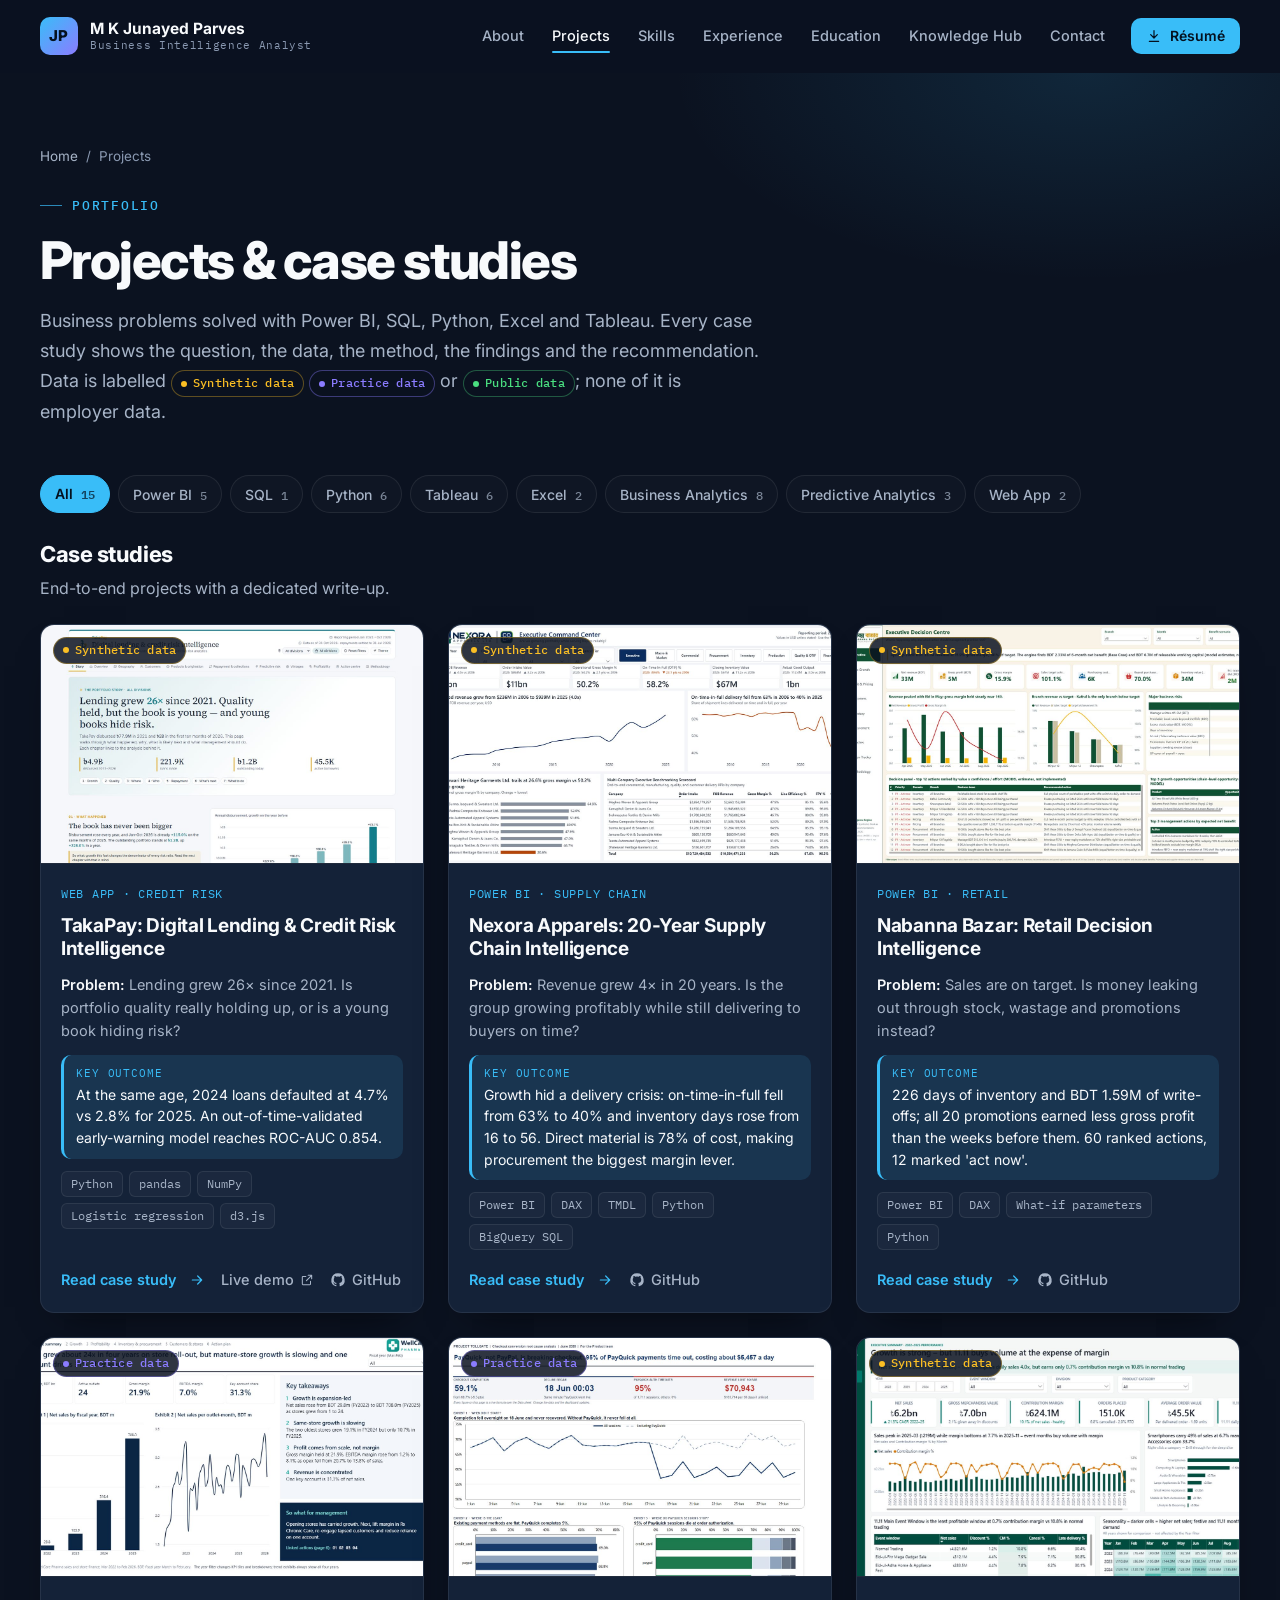
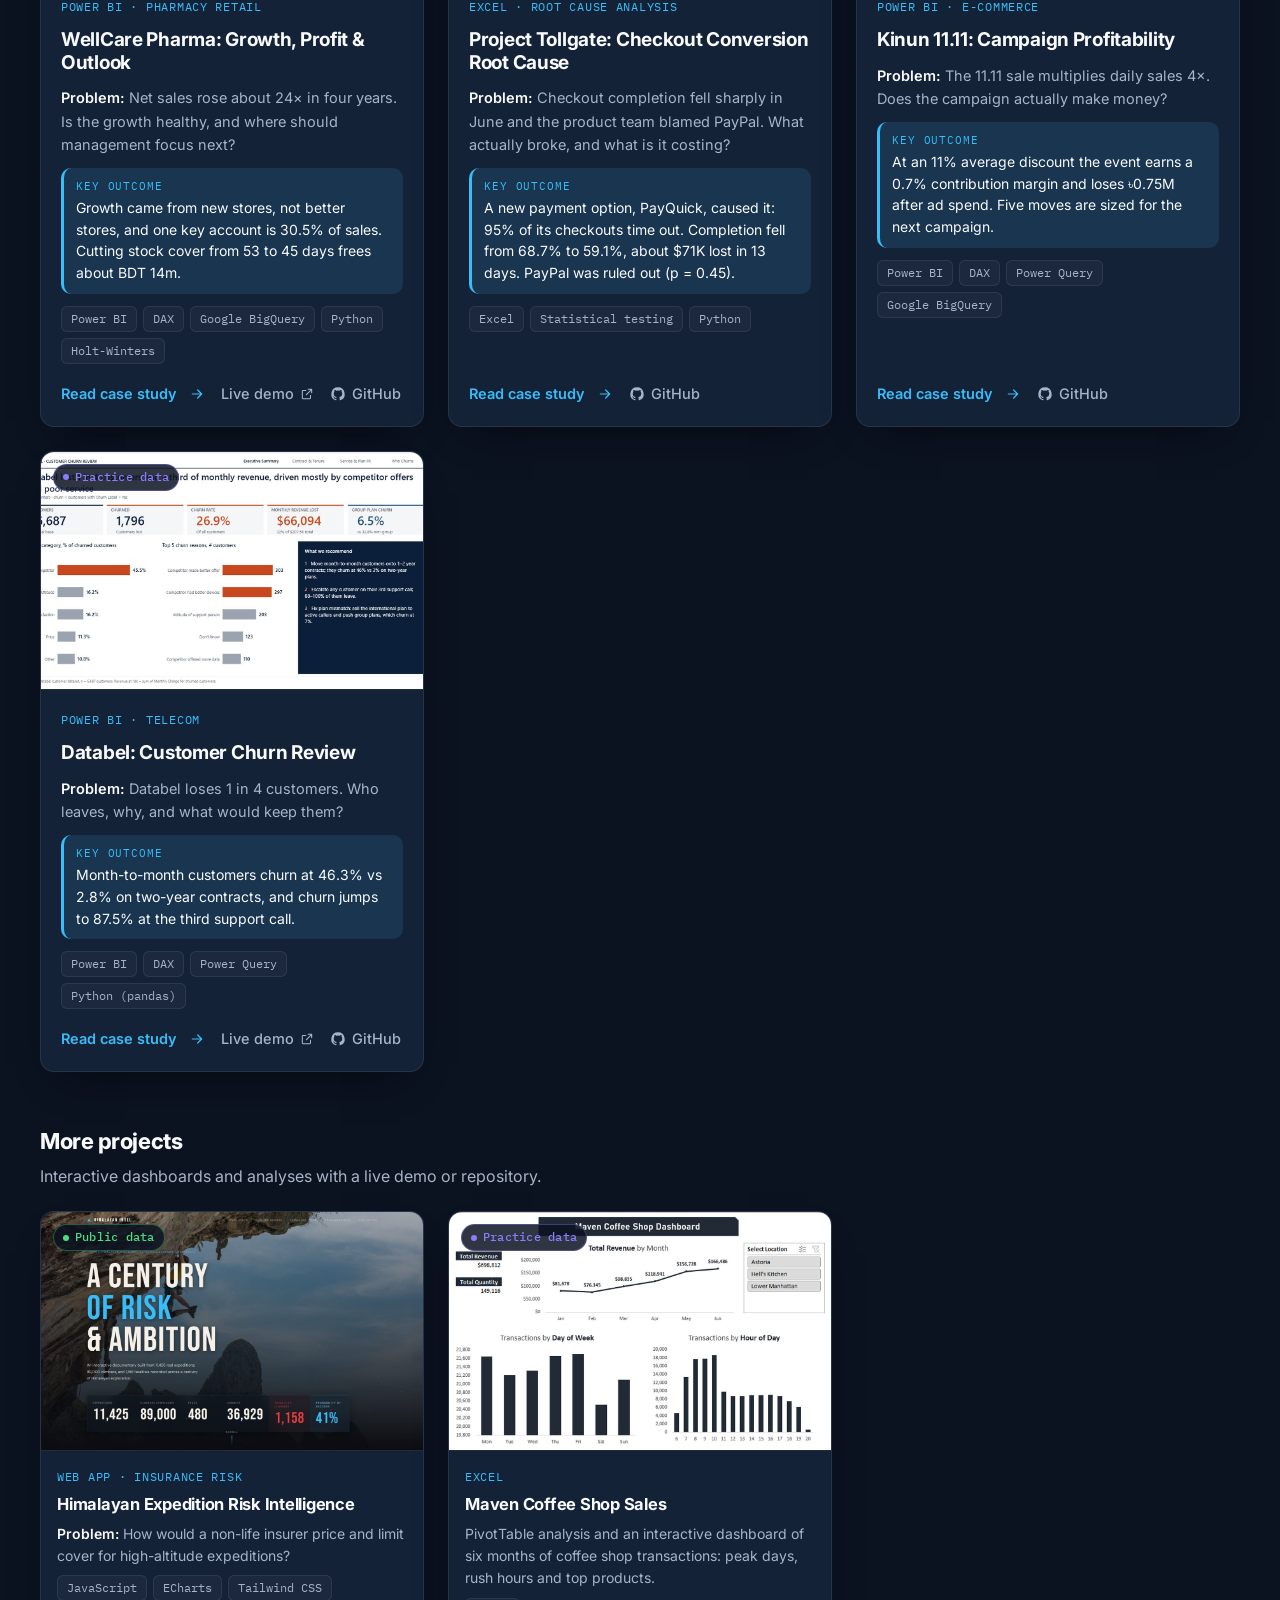
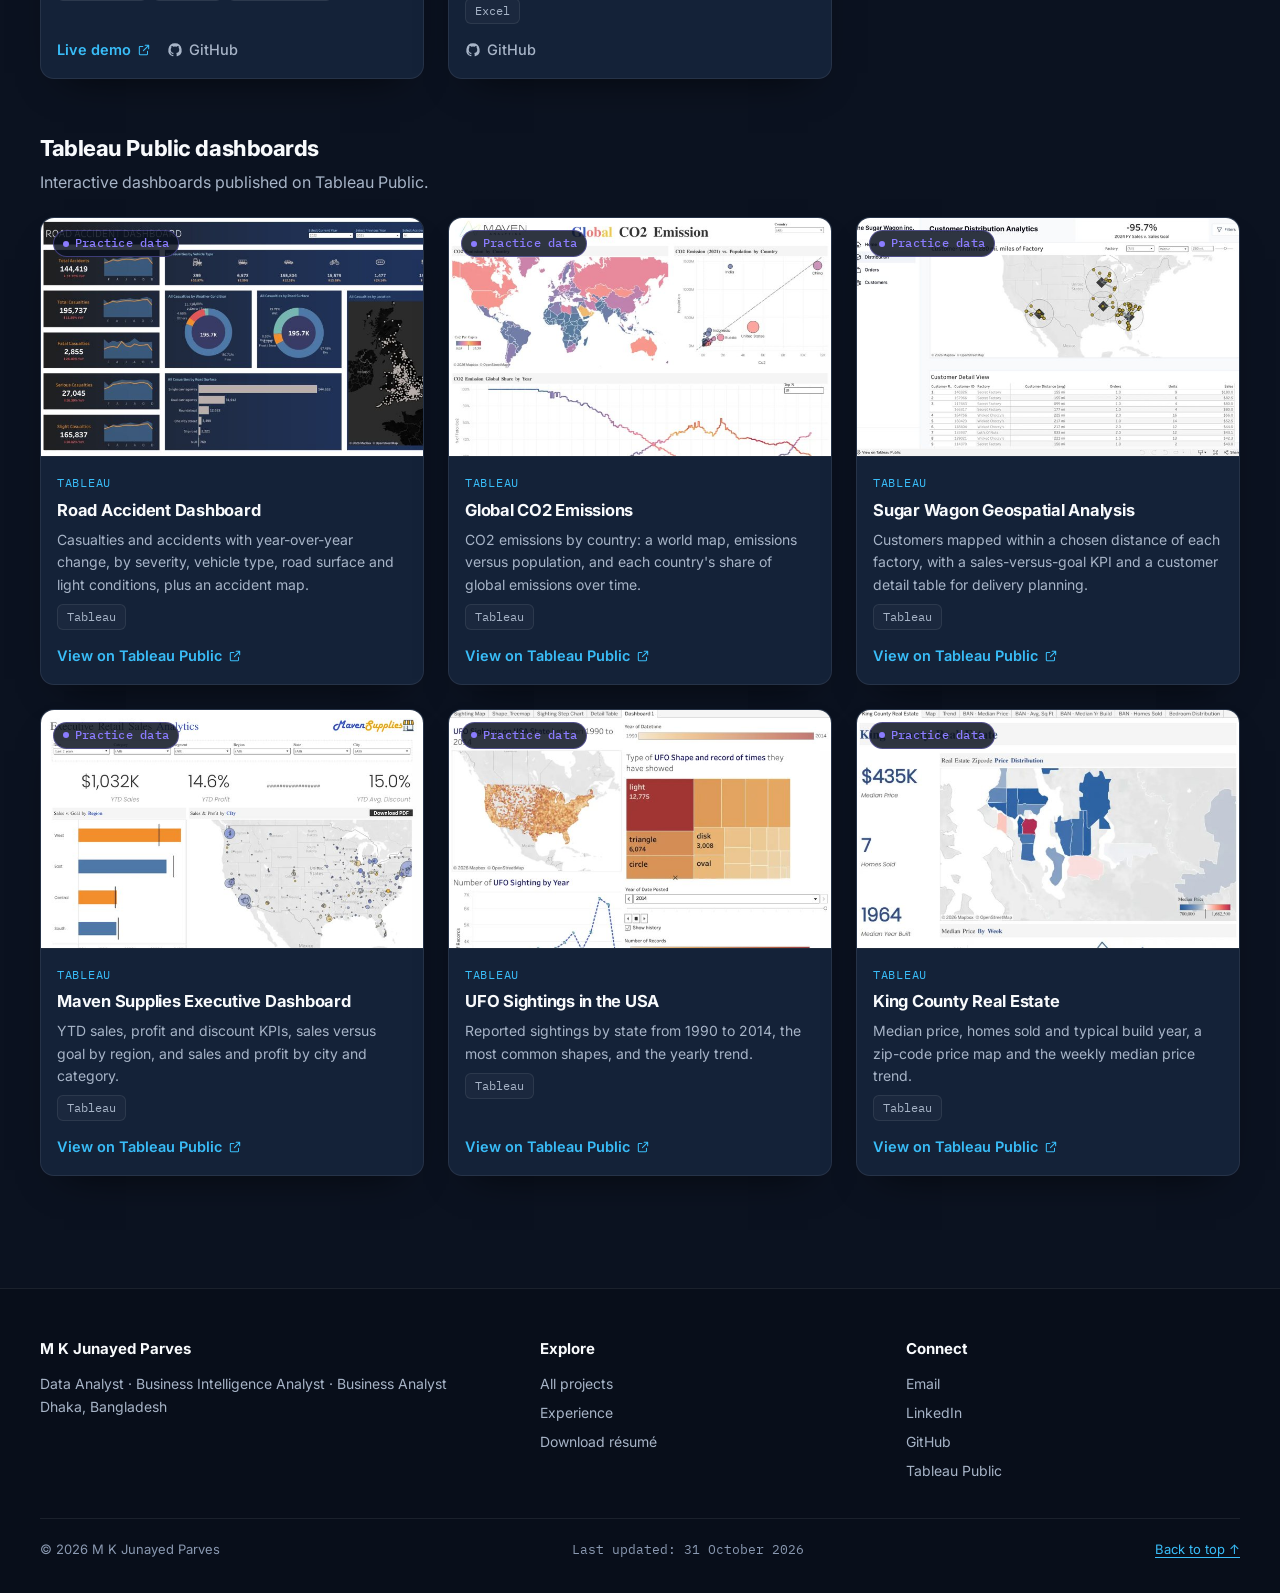
==== commit 25050bed: "Add motion layer: hero entrance, scroll reveals, page transitions - css/motion.css + js/motion.js: s" ====
--- a/projects/index.html
+++ b/projects/index.html
@@ -22,13 +22,16 @@
   <link rel="preconnect" href="https://fonts.googleapis.com">
   <link rel="preconnect" href="https://fonts.gstatic.com" crossorigin>
   <link rel="stylesheet" href="https://fonts.googleapis.com/css2?family=Inter:wght@400;500;600;700;800&family=IBM+Plex+Mono:wght@400;500&display=swap">
-  <link rel="stylesheet" href="/css/variables.css?v=3.0.0">
-  <link rel="stylesheet" href="/css/base.css?v=3.0.0">
-  <link rel="stylesheet" href="/css/components.css?v=3.0.0">
-  <link rel="stylesheet" href="/css/pages.css?v=3.0.0">
-  <script defer src="/js/navigation.js?v=3.0.0"></script>
-  <script defer src="/js/project-filter.js?v=3.0.0"></script>
-  <script defer src="/js/main.js?v=3.0.0"></script>
+  <link rel="stylesheet" href="/css/variables.css?v=3.1.0">
+  <link rel="stylesheet" href="/css/base.css?v=3.1.0">
+  <link rel="stylesheet" href="/css/components.css?v=3.1.0">
+  <link rel="stylesheet" href="/css/pages.css?v=3.1.0">
+  <link rel="stylesheet" href="/css/motion.css?v=3.1.0">
+  <script>(function(d,w){try{if(w.matchMedia("(prefers-reduced-motion: reduce)").matches||!("IntersectionObserver" in w))return;d.classList.add("anim");setTimeout(function(){if(!w.__motion)d.classList.remove("anim")},2500)}catch(e){}})(document.documentElement,window)</script>
+  <script defer src="/js/navigation.js?v=3.1.0"></script>
+  <script defer src="/js/project-filter.js?v=3.1.0"></script>
+  <script defer src="/js/main.js?v=3.1.0"></script>
+  <script defer src="/js/motion.js?v=3.1.0"></script>
   <script type="application/ld+json">{"@context":"https://schema.org","@graph":[{"@type":"CollectionPage","name":"Projects & case studies","url":"https://junayedparves.github.io/projects/","author":{"@id":"https://junayedparves.github.io/#person"},"mainEntity":{"@type":"ItemList","itemListElement":[{"@type":"ListItem","position":1,"url":"https://junayedparves.github.io/projects/takapay-credit-risk-analytics/","name":"TakaPay: Digital Lending & Credit Risk Intelligence"},{"@type":"ListItem","position":2,"url":"https://junayedparves.github.io/projects/nexora-supply-chain-intelligence/","name":"Nexora Apparels: 20-Year Supply Chain Intelligence"},{"@type":"ListItem","position":3,"url":"https://junayedparves.github.io/projects/nabanna-retail-decision-intelligence/","name":"Nabanna Bazar: Retail Decision Intelligence"},{"@type":"ListItem","position":4,"url":"https://junayedparves.github.io/projects/wellcare-pharma-performance/","name":"WellCare Pharma: Growth, Profit & Outlook"},{"@type":"ListItem","position":5,"url":"https://junayedparves.github.io/projects/checkout-conversion-root-cause/","name":"Project Tollgate: Checkout Conversion Root Cause"},{"@type":"ListItem","position":6,"url":"https://junayedparves.github.io/projects/kinun-campaign-profitability/","name":"Kinun 11.11: Campaign Profitability"},{"@type":"ListItem","position":7,"url":"https://junayedparves.github.io/projects/databel-customer-churn/","name":"Databel: Customer Churn Review"}]}},{"@type":"BreadcrumbList","itemListElement":[{"@type":"ListItem","position":1,"name":"Home","item":"https://junayedparves.github.io/"},{"@type":"ListItem","position":2,"name":"Projects","item":"https://junayedparves.github.io/projects/"}]},{"@type":"Person","@id":"https://junayedparves.github.io/#person","name":"M K Junayed Parves","jobTitle":"Business Intelligence Analyst","description":"Data Analyst and Business Intelligence Analyst in Dhaka, Bangladesh. Power BI, SQL, DAX, Tableau and Python case studies in credit risk, retail, supply chain and financial analytics.","url":"https://junayedparves.github.io/","image":"https://junayedparves.github.io/assets/images/portrait.jpg","email":"mailto:jndparves@gmail.com","address":{"@type":"PostalAddress","addressLocality":"Dhaka","addressCountry":"BD"},"worksFor":{"@type":"Organization","name":"Green Delta Insurance PLC"},"alumniOf":[{"@type":"CollegeOrUniversity","name":"University of Dhaka"},{"@type":"CollegeOrUniversity","name":"Dhaka College (University of Dhaka)"}],"knowsAbout":["Business Intelligence","Data Analysis","Business Analysis","Power BI","DAX","SQL","Tableau","Python","Data Visualization","Financial Analytics"],"sameAs":["https://www.linkedin.com/in/junayedparves","https://github.com/JunayedParves","https://public.tableau.com/app/profile/junayed.parves"]}]}</script>
 </head>
 <!-- This page is generated by scripts/build.js from data/*.json and content/.
@@ -47,9 +50,10 @@
       </button>
       <ul class="nav-menu" id="nav-menu">
         <li><a href="/#about">About</a></li><li><a href="/projects/" aria-current="page">Projects</a></li><li><a href="/#skills">Skills</a></li><li><a href="/#experience">Experience</a></li><li><a href="/#education">Education</a></li><li><a href="/#knowledge">Knowledge Hub</a></li><li><a href="/#contact">Contact</a></li>
-        <li><a class="btn btn-primary btn-small" href="/assets/resume.pdf" download><svg width="16" height="16" viewBox="0 0 24 24" fill="none" stroke="currentColor" stroke-width="1.8" stroke-linecap="round" stroke-linejoin="round" aria-hidden="true" focusable="false"><path d="M12 4v11M7 10l5 5 5-5M5 20h14"/></svg> Résumé</a></li>
+        <li><a class="btn btn-primary btn-small" href="/assets/resume.pdf" download><svg width="16" height="16" viewBox="0 0 24 24" fill="none" stroke="currentColor" stroke-width="1.8" stroke-linecap="round" stroke-linejoin="round" aria-hidden="true" focusable="false" class="i-download"><path d="M12 4v11M7 10l5 5 5-5M5 20h14"/></svg> Résumé</a></li>
       </ul>
     </nav>
+    <div class="scroll-progress" aria-hidden="true"></div>
   </header>
   <main id="main">
 
@@ -64,7 +68,7 @@
     <section class="section" style="padding-top:8px" aria-label="Project list">
       <div class="container">
         
-      <div class="filters" role="group" aria-label="Filter projects" data-filter-for="cs-grid gallery-grid tableau-grid" data-status="all-status">
+      <div class="filters" data-reveal role="group" aria-label="Filter projects" data-filter-for="cs-grid gallery-grid tableau-grid" data-status="all-status">
         <button type="button" class="filter-btn" data-filter="All" aria-pressed="true">All <span class="count">15</span></button>
         <button type="button" class="filter-btn" data-filter="Power BI" aria-pressed="false">Power BI <span class="count">5</span></button>
         <button type="button" class="filter-btn" data-filter="SQL" aria-pressed="false">SQL <span class="count">1</span></button>
@@ -79,10 +83,10 @@
         <div data-filter-block>
           <h2 class="subsection-title" style="margin-top:8px">Case studies</h2>
           <p class="subsection-intro">End-to-end projects with a dedicated write-up.</p>
-          <ul class="project-grid" id="cs-grid">
+          <ul class="project-grid" id="cs-grid" data-stagger>
         <li class="project-card" data-tags="Python|Predictive Analytics|Business Analytics|Web App">
           <div class="project-media">
-            <img src="/assets/images/projects/takapay/cover.jpg" alt="TakaPay lending dashboard: story page with disbursement growth and portfolio KPIs" width="1200" height="750" loading="lazy" decoding="async">
+            <img src="/assets/images/projects/takapay/cover.jpg" alt="TakaPay lending dashboard: story page with disbursement growth and portfolio KPIs" width="1200" height="750" style="view-transition-name:cover-takapay-credit-risk-analytics" loading="lazy" decoding="async">
             <span class="badge badge-synthetic">Synthetic data</span>
           </div>
           <div class="project-body">
@@ -91,12 +95,12 @@
             <p class="project-problem"><b>Problem:</b> Lending grew 26× since 2021. Is portfolio quality really holding up, or is a young book hiding risk?</p>
             <p class="project-outcome"><span class="label">Key outcome</span>At the same age, 2024 loans defaulted at 4.7% vs 2.8% for 2025. An out-of-time-validated early-warning model reaches ROC-AUC 0.854.</p>
             <ul class="tags" aria-label="Tools"><li class="tag">Python</li><li class="tag">pandas</li><li class="tag">NumPy</li><li class="tag">Logistic regression</li><li class="tag">d3.js</li></ul>
-            <div class="project-links"><a class="primary-link" href="/projects/takapay-credit-risk-analytics/">Read case study <svg width="16" height="16" viewBox="0 0 24 24" fill="none" stroke="currentColor" stroke-width="1.8" stroke-linecap="round" stroke-linejoin="round" aria-hidden="true" focusable="false"><path d="M5 12h14M13 6l6 6-6 6"/></svg></a><a class="secondary-link" href="https://junayedparves.github.io/takapay-lending-dashboard/" target="_blank" rel="noopener noreferrer">Live demo <svg width="14" height="14" viewBox="0 0 24 24" fill="none" stroke="currentColor" stroke-width="1.8" stroke-linecap="round" stroke-linejoin="round" aria-hidden="true" focusable="false"><path d="M14 4h6v6M20 4l-9 9M18 14v5a1 1 0 0 1-1 1H5a1 1 0 0 1-1-1V7a1 1 0 0 1 1-1h5"/></svg><span class="visually-hidden"> (TakaPay: Digital Lending &amp; Credit Risk Intelligence, opens in a new tab)</span></a><a class="secondary-link" href="https://github.com/JunayedParves/takapay-lending-dashboard" target="_blank" rel="noopener noreferrer"><svg width="16" height="16" viewBox="0 0 24 24" fill="currentColor" aria-hidden="true" focusable="false"><path d="M12 2a10 10 0 0 0-3.16 19.49c.5.09.68-.22.68-.48v-1.7c-2.78.6-3.37-1.34-3.37-1.34-.45-1.16-1.11-1.47-1.11-1.47-.91-.62.07-.61.07-.61 1 .07 1.53 1.03 1.53 1.03.9 1.52 2.34 1.08 2.91.83.09-.65.35-1.08.63-1.33-2.22-.25-4.56-1.11-4.56-4.94 0-1.09.39-1.98 1.03-2.68-.1-.25-.45-1.27.1-2.65 0 0 .84-.27 2.75 1.02a9.6 9.6 0 0 1 5 0c1.91-1.29 2.75-1.02 2.75-1.02.55 1.38.2 2.4.1 2.65.64.7 1.03 1.59 1.03 2.68 0 3.84-2.34 4.68-4.57 4.93.36.31.68.92.68 1.85v2.74c0 .27.18.58.69.48A10 10 0 0 0 12 2z"/></svg> GitHub<span class="visually-hidden"> repository for TakaPay: Digital Lending &amp; Credit Risk Intelligence (opens in a new tab)</span></a></div>
+            <div class="project-links"><a class="primary-link" href="/projects/takapay-credit-risk-analytics/">Read case study<span class="visually-hidden">: TakaPay: Digital Lending &amp; Credit Risk Intelligence</span> <svg width="16" height="16" viewBox="0 0 24 24" fill="none" stroke="currentColor" stroke-width="1.8" stroke-linecap="round" stroke-linejoin="round" aria-hidden="true" focusable="false" class="i-arrow"><path d="M5 12h14M13 6l6 6-6 6"/></svg></a><a class="secondary-link" href="https://junayedparves.github.io/takapay-lending-dashboard/" target="_blank" rel="noopener noreferrer">Live demo <svg width="14" height="14" viewBox="0 0 24 24" fill="none" stroke="currentColor" stroke-width="1.8" stroke-linecap="round" stroke-linejoin="round" aria-hidden="true" focusable="false" class="i-external"><path d="M14 4h6v6M20 4l-9 9M18 14v5a1 1 0 0 1-1 1H5a1 1 0 0 1-1-1V7a1 1 0 0 1 1-1h5"/></svg><span class="visually-hidden"> (TakaPay: Digital Lending &amp; Credit Risk Intelligence, opens in a new tab)</span></a><a class="secondary-link" href="https://github.com/JunayedParves/takapay-lending-dashboard" target="_blank" rel="noopener noreferrer"><svg width="16" height="16" viewBox="0 0 24 24" fill="currentColor" aria-hidden="true" focusable="false"><path d="M12 2a10 10 0 0 0-3.16 19.49c.5.09.68-.22.68-.48v-1.7c-2.78.6-3.37-1.34-3.37-1.34-.45-1.16-1.11-1.47-1.11-1.47-.91-.62.07-.61.07-.61 1 .07 1.53 1.03 1.53 1.03.9 1.52 2.34 1.08 2.91.83.09-.65.35-1.08.63-1.33-2.22-.25-4.56-1.11-4.56-4.94 0-1.09.39-1.98 1.03-2.68-.1-.25-.45-1.27.1-2.65 0 0 .84-.27 2.75 1.02a9.6 9.6 0 0 1 5 0c1.91-1.29 2.75-1.02 2.75-1.02.55 1.38.2 2.4.1 2.65.64.7 1.03 1.59 1.03 2.68 0 3.84-2.34 4.68-4.57 4.93.36.31.68.92.68 1.85v2.74c0 .27.18.58.69.48A10 10 0 0 0 12 2z"/></svg> GitHub<span class="visually-hidden"> repository for TakaPay: Digital Lending &amp; Credit Risk Intelligence (opens in a new tab)</span></a></div>
           </div>
         </li>
         <li class="project-card" data-tags="Power BI|SQL|Python|Business Analytics">
           <div class="project-media">
-            <img src="/assets/images/projects/nexora/cover.jpg" alt="Nexora Apparels executive command center in Power BI" width="1200" height="750" loading="lazy" decoding="async">
+            <img src="/assets/images/projects/nexora/cover.jpg" alt="Nexora Apparels executive command center in Power BI" width="1200" height="750" style="view-transition-name:cover-nexora-supply-chain-intelligence" loading="lazy" decoding="async">
             <span class="badge badge-synthetic">Synthetic data</span>
           </div>
           <div class="project-body">
@@ -105,12 +109,12 @@
             <p class="project-problem"><b>Problem:</b> Revenue grew 4× in 20 years. Is the group growing profitably while still delivering to buyers on time?</p>
             <p class="project-outcome"><span class="label">Key outcome</span>Growth hid a delivery crisis: on-time-in-full fell from 63% to 40% and inventory days rose from 16 to 56. Direct material is 78% of cost, making procurement the biggest margin lever.</p>
             <ul class="tags" aria-label="Tools"><li class="tag">Power BI</li><li class="tag">DAX</li><li class="tag">TMDL</li><li class="tag">Python</li><li class="tag">BigQuery SQL</li></ul>
-            <div class="project-links"><a class="primary-link" href="/projects/nexora-supply-chain-intelligence/">Read case study <svg width="16" height="16" viewBox="0 0 24 24" fill="none" stroke="currentColor" stroke-width="1.8" stroke-linecap="round" stroke-linejoin="round" aria-hidden="true" focusable="false"><path d="M5 12h14M13 6l6 6-6 6"/></svg></a><a class="secondary-link" href="https://github.com/JunayedParves/nexora-rmg-supply-chain-powerbi" target="_blank" rel="noopener noreferrer"><svg width="16" height="16" viewBox="0 0 24 24" fill="currentColor" aria-hidden="true" focusable="false"><path d="M12 2a10 10 0 0 0-3.16 19.49c.5.09.68-.22.68-.48v-1.7c-2.78.6-3.37-1.34-3.37-1.34-.45-1.16-1.11-1.47-1.11-1.47-.91-.62.07-.61.07-.61 1 .07 1.53 1.03 1.53 1.03.9 1.52 2.34 1.08 2.91.83.09-.65.35-1.08.63-1.33-2.22-.25-4.56-1.11-4.56-4.94 0-1.09.39-1.98 1.03-2.68-.1-.25-.45-1.27.1-2.65 0 0 .84-.27 2.75 1.02a9.6 9.6 0 0 1 5 0c1.91-1.29 2.75-1.02 2.75-1.02.55 1.38.2 2.4.1 2.65.64.7 1.03 1.59 1.03 2.68 0 3.84-2.34 4.68-4.57 4.93.36.31.68.92.68 1.85v2.74c0 .27.18.58.69.48A10 10 0 0 0 12 2z"/></svg> GitHub<span class="visually-hidden"> repository for Nexora Apparels: 20-Year Supply Chain Intelligence (opens in a new tab)</span></a></div>
+            <div class="project-links"><a class="primary-link" href="/projects/nexora-supply-chain-intelligence/">Read case study<span class="visually-hidden">: Nexora Apparels: 20-Year Supply Chain Intelligence</span> <svg width="16" height="16" viewBox="0 0 24 24" fill="none" stroke="currentColor" stroke-width="1.8" stroke-linecap="round" stroke-linejoin="round" aria-hidden="true" focusable="false" class="i-arrow"><path d="M5 12h14M13 6l6 6-6 6"/></svg></a><a class="secondary-link" href="https://github.com/JunayedParves/nexora-rmg-supply-chain-powerbi" target="_blank" rel="noopener noreferrer"><svg width="16" height="16" viewBox="0 0 24 24" fill="currentColor" aria-hidden="true" focusable="false"><path d="M12 2a10 10 0 0 0-3.16 19.49c.5.09.68-.22.68-.48v-1.7c-2.78.6-3.37-1.34-3.37-1.34-.45-1.16-1.11-1.47-1.11-1.47-.91-.62.07-.61.07-.61 1 .07 1.53 1.03 1.53 1.03.9 1.52 2.34 1.08 2.91.83.09-.65.35-1.08.63-1.33-2.22-.25-4.56-1.11-4.56-4.94 0-1.09.39-1.98 1.03-2.68-.1-.25-.45-1.27.1-2.65 0 0 .84-.27 2.75 1.02a9.6 9.6 0 0 1 5 0c1.91-1.29 2.75-1.02 2.75-1.02.55 1.38.2 2.4.1 2.65.64.7 1.03 1.59 1.03 2.68 0 3.84-2.34 4.68-4.57 4.93.36.31.68.92.68 1.85v2.74c0 .27.18.58.69.48A10 10 0 0 0 12 2z"/></svg> GitHub<span class="visually-hidden"> repository for Nexora Apparels: 20-Year Supply Chain Intelligence (opens in a new tab)</span></a></div>
           </div>
         </li>
         <li class="project-card" data-tags="Power BI|Python|Predictive Analytics|Business Analytics">
           <div class="project-media">
-            <img src="/assets/images/projects/nabanna/cover.jpg" alt="Nabanna Bazar executive decision centre in Power BI" width="1200" height="750" loading="lazy" decoding="async">
+            <img src="/assets/images/projects/nabanna/cover.jpg" alt="Nabanna Bazar executive decision centre in Power BI" width="1200" height="750" style="view-transition-name:cover-nabanna-retail-decision-intelligence" loading="lazy" decoding="async">
             <span class="badge badge-synthetic">Synthetic data</span>
           </div>
           <div class="project-body">
@@ -119,12 +123,12 @@
             <p class="project-problem"><b>Problem:</b> Sales are on target. Is money leaking out through stock, wastage and promotions instead?</p>
             <p class="project-outcome"><span class="label">Key outcome</span>226 days of inventory and BDT 1.59M of write-offs; all 20 promotions earned less gross profit than the weeks before them. 60 ranked actions, 12 marked &#39;act now&#39;.</p>
             <ul class="tags" aria-label="Tools"><li class="tag">Power BI</li><li class="tag">DAX</li><li class="tag">What-if parameters</li><li class="tag">Python</li></ul>
-            <div class="project-links"><a class="primary-link" href="/projects/nabanna-retail-decision-intelligence/">Read case study <svg width="16" height="16" viewBox="0 0 24 24" fill="none" stroke="currentColor" stroke-width="1.8" stroke-linecap="round" stroke-linejoin="round" aria-hidden="true" focusable="false"><path d="M5 12h14M13 6l6 6-6 6"/></svg></a><a class="secondary-link" href="https://github.com/JunayedParves/nabanna-bazar-retail-intelligence" target="_blank" rel="noopener noreferrer"><svg width="16" height="16" viewBox="0 0 24 24" fill="currentColor" aria-hidden="true" focusable="false"><path d="M12 2a10 10 0 0 0-3.16 19.49c.5.09.68-.22.68-.48v-1.7c-2.78.6-3.37-1.34-3.37-1.34-.45-1.16-1.11-1.47-1.11-1.47-.91-.62.07-.61.07-.61 1 .07 1.53 1.03 1.53 1.03.9 1.52 2.34 1.08 2.91.83.09-.65.35-1.08.63-1.33-2.22-.25-4.56-1.11-4.56-4.94 0-1.09.39-1.98 1.03-2.68-.1-.25-.45-1.27.1-2.65 0 0 .84-.27 2.75 1.02a9.6 9.6 0 0 1 5 0c1.91-1.29 2.75-1.02 2.75-1.02.55 1.38.2 2.4.1 2.65.64.7 1.03 1.59 1.03 2.68 0 3.84-2.34 4.68-4.57 4.93.36.31.68.92.68 1.85v2.74c0 .27.18.58.69.48A10 10 0 0 0 12 2z"/></svg> GitHub<span class="visually-hidden"> repository for Nabanna Bazar: Retail Decision Intelligence (opens in a new tab)</span></a></div>
+            <div class="project-links"><a class="primary-link" href="/projects/nabanna-retail-decision-intelligence/">Read case study<span class="visually-hidden">: Nabanna Bazar: Retail Decision Intelligence</span> <svg width="16" height="16" viewBox="0 0 24 24" fill="none" stroke="currentColor" stroke-width="1.8" stroke-linecap="round" stroke-linejoin="round" aria-hidden="true" focusable="false" class="i-arrow"><path d="M5 12h14M13 6l6 6-6 6"/></svg></a><a class="secondary-link" href="https://github.com/JunayedParves/nabanna-bazar-retail-intelligence" target="_blank" rel="noopener noreferrer"><svg width="16" height="16" viewBox="0 0 24 24" fill="currentColor" aria-hidden="true" focusable="false"><path d="M12 2a10 10 0 0 0-3.16 19.49c.5.09.68-.22.68-.48v-1.7c-2.78.6-3.37-1.34-3.37-1.34-.45-1.16-1.11-1.47-1.11-1.47-.91-.62.07-.61.07-.61 1 .07 1.53 1.03 1.53 1.03.9 1.52 2.34 1.08 2.91.83.09-.65.35-1.08.63-1.33-2.22-.25-4.56-1.11-4.56-4.94 0-1.09.39-1.98 1.03-2.68-.1-.25-.45-1.27.1-2.65 0 0 .84-.27 2.75 1.02a9.6 9.6 0 0 1 5 0c1.91-1.29 2.75-1.02 2.75-1.02.55 1.38.2 2.4.1 2.65.64.7 1.03 1.59 1.03 2.68 0 3.84-2.34 4.68-4.57 4.93.36.31.68.92.68 1.85v2.74c0 .27.18.58.69.48A10 10 0 0 0 12 2z"/></svg> GitHub<span class="visually-hidden"> repository for Nabanna Bazar: Retail Decision Intelligence (opens in a new tab)</span></a></div>
           </div>
         </li>
         <li class="project-card" data-tags="Power BI|Python|Predictive Analytics|Business Analytics">
           <div class="project-media">
-            <img src="/assets/images/projects/wellcare/cover.jpg" alt="WellCare Pharma executive summary page in Power BI" width="1200" height="750" loading="lazy" decoding="async">
+            <img src="/assets/images/projects/wellcare/cover.jpg" alt="WellCare Pharma executive summary page in Power BI" width="1200" height="750" style="view-transition-name:cover-wellcare-pharma-performance" loading="lazy" decoding="async">
             <span class="badge badge-practice">Practice data</span>
           </div>
           <div class="project-body">
@@ -133,12 +137,12 @@
             <p class="project-problem"><b>Problem:</b> Net sales rose about 24× in four years. Is the growth healthy, and where should management focus next?</p>
             <p class="project-outcome"><span class="label">Key outcome</span>Growth came from new stores, not better stores, and one key account is 30.5% of sales. Cutting stock cover from 53 to 45 days frees about BDT 14m.</p>
             <ul class="tags" aria-label="Tools"><li class="tag">Power BI</li><li class="tag">DAX</li><li class="tag">Google BigQuery</li><li class="tag">Python</li><li class="tag">Holt-Winters</li></ul>
-            <div class="project-links"><a class="primary-link" href="/projects/wellcare-pharma-performance/">Read case study <svg width="16" height="16" viewBox="0 0 24 24" fill="none" stroke="currentColor" stroke-width="1.8" stroke-linecap="round" stroke-linejoin="round" aria-hidden="true" focusable="false"><path d="M5 12h14M13 6l6 6-6 6"/></svg></a><a class="secondary-link" href="https://junayedparves.github.io/wellcare-executive-dashboard/" target="_blank" rel="noopener noreferrer">Live demo <svg width="14" height="14" viewBox="0 0 24 24" fill="none" stroke="currentColor" stroke-width="1.8" stroke-linecap="round" stroke-linejoin="round" aria-hidden="true" focusable="false"><path d="M14 4h6v6M20 4l-9 9M18 14v5a1 1 0 0 1-1 1H5a1 1 0 0 1-1-1V7a1 1 0 0 1 1-1h5"/></svg><span class="visually-hidden"> (WellCare Pharma: Growth, Profit &amp; Outlook, opens in a new tab)</span></a><a class="secondary-link" href="https://github.com/JunayedParves/wellcare-pharma-powerbi" target="_blank" rel="noopener noreferrer"><svg width="16" height="16" viewBox="0 0 24 24" fill="currentColor" aria-hidden="true" focusable="false"><path d="M12 2a10 10 0 0 0-3.16 19.49c.5.09.68-.22.68-.48v-1.7c-2.78.6-3.37-1.34-3.37-1.34-.45-1.16-1.11-1.47-1.11-1.47-.91-.62.07-.61.07-.61 1 .07 1.53 1.03 1.53 1.03.9 1.52 2.34 1.08 2.91.83.09-.65.35-1.08.63-1.33-2.22-.25-4.56-1.11-4.56-4.94 0-1.09.39-1.98 1.03-2.68-.1-.25-.45-1.27.1-2.65 0 0 .84-.27 2.75 1.02a9.6 9.6 0 0 1 5 0c1.91-1.29 2.75-1.02 2.75-1.02.55 1.38.2 2.4.1 2.65.64.7 1.03 1.59 1.03 2.68 0 3.84-2.34 4.68-4.57 4.93.36.31.68.92.68 1.85v2.74c0 .27.18.58.69.48A10 10 0 0 0 12 2z"/></svg> GitHub<span class="visually-hidden"> repository for WellCare Pharma: Growth, Profit &amp; Outlook (opens in a new tab)</span></a></div>
+            <div class="project-links"><a class="primary-link" href="/projects/wellcare-pharma-performance/">Read case study<span class="visually-hidden">: WellCare Pharma: Growth, Profit &amp; Outlook</span> <svg width="16" height="16" viewBox="0 0 24 24" fill="none" stroke="currentColor" stroke-width="1.8" stroke-linecap="round" stroke-linejoin="round" aria-hidden="true" focusable="false" class="i-arrow"><path d="M5 12h14M13 6l6 6-6 6"/></svg></a><a class="secondary-link" href="https://junayedparves.github.io/wellcare-executive-dashboard/" target="_blank" rel="noopener noreferrer">Live demo <svg width="14" height="14" viewBox="0 0 24 24" fill="none" stroke="currentColor" stroke-width="1.8" stroke-linecap="round" stroke-linejoin="round" aria-hidden="true" focusable="false" class="i-external"><path d="M14 4h6v6M20 4l-9 9M18 14v5a1 1 0 0 1-1 1H5a1 1 0 0 1-1-1V7a1 1 0 0 1 1-1h5"/></svg><span class="visually-hidden"> (WellCare Pharma: Growth, Profit &amp; Outlook, opens in a new tab)</span></a><a class="secondary-link" href="https://github.com/JunayedParves/wellcare-pharma-powerbi" target="_blank" rel="noopener noreferrer"><svg width="16" height="16" viewBox="0 0 24 24" fill="currentColor" aria-hidden="true" focusable="false"><path d="M12 2a10 10 0 0 0-3.16 19.49c.5.09.68-.22.68-.48v-1.7c-2.78.6-3.37-1.34-3.37-1.34-.45-1.16-1.11-1.47-1.11-1.47-.91-.62.07-.61.07-.61 1 .07 1.53 1.03 1.53 1.03.9 1.52 2.34 1.08 2.91.83.09-.65.35-1.08.63-1.33-2.22-.25-4.56-1.11-4.56-4.94 0-1.09.39-1.98 1.03-2.68-.1-.25-.45-1.27.1-2.65 0 0 .84-.27 2.75 1.02a9.6 9.6 0 0 1 5 0c1.91-1.29 2.75-1.02 2.75-1.02.55 1.38.2 2.4.1 2.65.64.7 1.03 1.59 1.03 2.68 0 3.84-2.34 4.68-4.57 4.93.36.31.68.92.68 1.85v2.74c0 .27.18.58.69.48A10 10 0 0 0 12 2z"/></svg> GitHub<span class="visually-hidden"> repository for WellCare Pharma: Growth, Profit &amp; Outlook (opens in a new tab)</span></a></div>
           </div>
         </li>
         <li class="project-card" data-tags="Excel|Python|Business Analytics">
           <div class="project-media">
-            <img src="/assets/images/projects/tollgate/cover.jpg" alt="Project Tollgate Excel dashboard showing the checkout completion drop" width="1200" height="750" loading="lazy" decoding="async">
+            <img src="/assets/images/projects/tollgate/cover.jpg" alt="Project Tollgate Excel dashboard showing the checkout completion drop" width="1200" height="750" style="view-transition-name:cover-checkout-conversion-root-cause" loading="lazy" decoding="async">
             <span class="badge badge-practice">Practice data</span>
           </div>
           <div class="project-body">
@@ -147,12 +151,12 @@
             <p class="project-problem"><b>Problem:</b> Checkout completion fell sharply in June and the product team blamed PayPal. What actually broke, and what is it costing?</p>
             <p class="project-outcome"><span class="label">Key outcome</span>A new payment option, PayQuick, caused it: 95% of its checkouts time out. Completion fell from 68.7% to 59.1%, about $71K lost in 13 days. PayPal was ruled out (p = 0.45).</p>
             <ul class="tags" aria-label="Tools"><li class="tag">Excel</li><li class="tag">Statistical testing</li><li class="tag">Python</li></ul>
-            <div class="project-links"><a class="primary-link" href="/projects/checkout-conversion-root-cause/">Read case study <svg width="16" height="16" viewBox="0 0 24 24" fill="none" stroke="currentColor" stroke-width="1.8" stroke-linecap="round" stroke-linejoin="round" aria-hidden="true" focusable="false"><path d="M5 12h14M13 6l6 6-6 6"/></svg></a><a class="secondary-link" href="https://github.com/JunayedParves/project-tollgate-excel" target="_blank" rel="noopener noreferrer"><svg width="16" height="16" viewBox="0 0 24 24" fill="currentColor" aria-hidden="true" focusable="false"><path d="M12 2a10 10 0 0 0-3.16 19.49c.5.09.68-.22.68-.48v-1.7c-2.78.6-3.37-1.34-3.37-1.34-.45-1.16-1.11-1.47-1.11-1.47-.91-.62.07-.61.07-.61 1 .07 1.53 1.03 1.53 1.03.9 1.52 2.34 1.08 2.91.83.09-.65.35-1.08.63-1.33-2.22-.25-4.56-1.11-4.56-4.94 0-1.09.39-1.98 1.03-2.68-.1-.25-.45-1.27.1-2.65 0 0 .84-.27 2.75 1.02a9.6 9.6 0 0 1 5 0c1.91-1.29 2.75-1.02 2.75-1.02.55 1.38.2 2.4.1 2.65.64.7 1.03 1.59 1.03 2.68 0 3.84-2.34 4.68-4.57 4.93.36.31.68.92.68 1.85v2.74c0 .27.18.58.69.48A10 10 0 0 0 12 2z"/></svg> GitHub<span class="visually-hidden"> repository for Project Tollgate: Checkout Conversion Root Cause (opens in a new tab)</span></a></div>
+            <div class="project-links"><a class="primary-link" href="/projects/checkout-conversion-root-cause/">Read case study<span class="visually-hidden">: Project Tollgate: Checkout Conversion Root Cause</span> <svg width="16" height="16" viewBox="0 0 24 24" fill="none" stroke="currentColor" stroke-width="1.8" stroke-linecap="round" stroke-linejoin="round" aria-hidden="true" focusable="false" class="i-arrow"><path d="M5 12h14M13 6l6 6-6 6"/></svg></a><a class="secondary-link" href="https://github.com/JunayedParves/project-tollgate-excel" target="_blank" rel="noopener noreferrer"><svg width="16" height="16" viewBox="0 0 24 24" fill="currentColor" aria-hidden="true" focusable="false"><path d="M12 2a10 10 0 0 0-3.16 19.49c.5.09.68-.22.68-.48v-1.7c-2.78.6-3.37-1.34-3.37-1.34-.45-1.16-1.11-1.47-1.11-1.47-.91-.62.07-.61.07-.61 1 .07 1.53 1.03 1.53 1.03.9 1.52 2.34 1.08 2.91.83.09-.65.35-1.08.63-1.33-2.22-.25-4.56-1.11-4.56-4.94 0-1.09.39-1.98 1.03-2.68-.1-.25-.45-1.27.1-2.65 0 0 .84-.27 2.75 1.02a9.6 9.6 0 0 1 5 0c1.91-1.29 2.75-1.02 2.75-1.02.55 1.38.2 2.4.1 2.65.64.7 1.03 1.59 1.03 2.68 0 3.84-2.34 4.68-4.57 4.93.36.31.68.92.68 1.85v2.74c0 .27.18.58.69.48A10 10 0 0 0 12 2z"/></svg> GitHub<span class="visually-hidden"> repository for Project Tollgate: Checkout Conversion Root Cause (opens in a new tab)</span></a></div>
           </div>
         </li>
         <li class="project-card" data-tags="Power BI|Business Analytics">
           <div class="project-media">
-            <img src="/assets/images/projects/kinun/cover.jpg" alt="Kinun 11.11 executive summary page in Power BI" width="1200" height="750" loading="lazy" decoding="async">
+            <img src="/assets/images/projects/kinun/cover.jpg" alt="Kinun 11.11 executive summary page in Power BI" width="1200" height="750" style="view-transition-name:cover-kinun-campaign-profitability" loading="lazy" decoding="async">
             <span class="badge badge-synthetic">Synthetic data</span>
           </div>
           <div class="project-body">
@@ -161,12 +165,12 @@
             <p class="project-problem"><b>Problem:</b> The 11.11 sale multiplies daily sales 4×. Does the campaign actually make money?</p>
             <p class="project-outcome"><span class="label">Key outcome</span>At an 11% average discount the event earns a 0.7% contribution margin and loses ৳0.75M after ad spend. Five moves are sized for the next campaign.</p>
             <ul class="tags" aria-label="Tools"><li class="tag">Power BI</li><li class="tag">DAX</li><li class="tag">Power Query</li><li class="tag">Google BigQuery</li></ul>
-            <div class="project-links"><a class="primary-link" href="/projects/kinun-campaign-profitability/">Read case study <svg width="16" height="16" viewBox="0 0 24 24" fill="none" stroke="currentColor" stroke-width="1.8" stroke-linecap="round" stroke-linejoin="round" aria-hidden="true" focusable="false"><path d="M5 12h14M13 6l6 6-6 6"/></svg></a><a class="secondary-link" href="https://github.com/JunayedParves/kinun-1111-campaign-powerbi" target="_blank" rel="noopener noreferrer"><svg width="16" height="16" viewBox="0 0 24 24" fill="currentColor" aria-hidden="true" focusable="false"><path d="M12 2a10 10 0 0 0-3.16 19.49c.5.09.68-.22.68-.48v-1.7c-2.78.6-3.37-1.34-3.37-1.34-.45-1.16-1.11-1.47-1.11-1.47-.91-.62.07-.61.07-.61 1 .07 1.53 1.03 1.53 1.03.9 1.52 2.34 1.08 2.91.83.09-.65.35-1.08.63-1.33-2.22-.25-4.56-1.11-4.56-4.94 0-1.09.39-1.98 1.03-2.68-.1-.25-.45-1.27.1-2.65 0 0 .84-.27 2.75 1.02a9.6 9.6 0 0 1 5 0c1.91-1.29 2.75-1.02 2.75-1.02.55 1.38.2 2.4.1 2.65.64.7 1.03 1.59 1.03 2.68 0 3.84-2.34 4.68-4.57 4.93.36.31.68.92.68 1.85v2.74c0 .27.18.58.69.48A10 10 0 0 0 12 2z"/></svg> GitHub<span class="visually-hidden"> repository for Kinun 11.11: Campaign Profitability (opens in a new tab)</span></a></div>
+            <div class="project-links"><a class="primary-link" href="/projects/kinun-campaign-profitability/">Read case study<span class="visually-hidden">: Kinun 11.11: Campaign Profitability</span> <svg width="16" height="16" viewBox="0 0 24 24" fill="none" stroke="currentColor" stroke-width="1.8" stroke-linecap="round" stroke-linejoin="round" aria-hidden="true" focusable="false" class="i-arrow"><path d="M5 12h14M13 6l6 6-6 6"/></svg></a><a class="secondary-link" href="https://github.com/JunayedParves/kinun-1111-campaign-powerbi" target="_blank" rel="noopener noreferrer"><svg width="16" height="16" viewBox="0 0 24 24" fill="currentColor" aria-hidden="true" focusable="false"><path d="M12 2a10 10 0 0 0-3.16 19.49c.5.09.68-.22.68-.48v-1.7c-2.78.6-3.37-1.34-3.37-1.34-.45-1.16-1.11-1.47-1.11-1.47-.91-.62.07-.61.07-.61 1 .07 1.53 1.03 1.53 1.03.9 1.52 2.34 1.08 2.91.83.09-.65.35-1.08.63-1.33-2.22-.25-4.56-1.11-4.56-4.94 0-1.09.39-1.98 1.03-2.68-.1-.25-.45-1.27.1-2.65 0 0 .84-.27 2.75 1.02a9.6 9.6 0 0 1 5 0c1.91-1.29 2.75-1.02 2.75-1.02.55 1.38.2 2.4.1 2.65.64.7 1.03 1.59 1.03 2.68 0 3.84-2.34 4.68-4.57 4.93.36.31.68.92.68 1.85v2.74c0 .27.18.58.69.48A10 10 0 0 0 12 2z"/></svg> GitHub<span class="visually-hidden"> repository for Kinun 11.11: Campaign Profitability (opens in a new tab)</span></a></div>
           </div>
         </li>
         <li class="project-card" data-tags="Power BI|Python|Business Analytics">
           <div class="project-media">
-            <img src="/assets/images/projects/databel/cover.jpg" alt="Databel churn executive summary page in Power BI" width="1200" height="750" loading="lazy" decoding="async">
+            <img src="/assets/images/projects/databel/cover.jpg" alt="Databel churn executive summary page in Power BI" width="1200" height="750" style="view-transition-name:cover-databel-customer-churn" loading="lazy" decoding="async">
             <span class="badge badge-practice">Practice data</span>
           </div>
           <div class="project-body">
@@ -175,16 +179,16 @@
             <p class="project-problem"><b>Problem:</b> Databel loses 1 in 4 customers. Who leaves, why, and what would keep them?</p>
             <p class="project-outcome"><span class="label">Key outcome</span>Month-to-month customers churn at 46.3% vs 2.8% on two-year contracts, and churn jumps to 87.5% at the third support call.</p>
             <ul class="tags" aria-label="Tools"><li class="tag">Power BI</li><li class="tag">DAX</li><li class="tag">Power Query</li><li class="tag">Python (pandas)</li></ul>
-            <div class="project-links"><a class="primary-link" href="/projects/databel-customer-churn/">Read case study <svg width="16" height="16" viewBox="0 0 24 24" fill="none" stroke="currentColor" stroke-width="1.8" stroke-linecap="round" stroke-linejoin="round" aria-hidden="true" focusable="false"><path d="M5 12h14M13 6l6 6-6 6"/></svg></a><a class="secondary-link" href="https://junayedparves.github.io/Databel-Churn-PowerBI/" target="_blank" rel="noopener noreferrer">Live demo <svg width="14" height="14" viewBox="0 0 24 24" fill="none" stroke="currentColor" stroke-width="1.8" stroke-linecap="round" stroke-linejoin="round" aria-hidden="true" focusable="false"><path d="M14 4h6v6M20 4l-9 9M18 14v5a1 1 0 0 1-1 1H5a1 1 0 0 1-1-1V7a1 1 0 0 1 1-1h5"/></svg><span class="visually-hidden"> (Databel: Customer Churn Review, opens in a new tab)</span></a><a class="secondary-link" href="https://github.com/JunayedParves/Databel-Churn-PowerBI" target="_blank" rel="noopener noreferrer"><svg width="16" height="16" viewBox="0 0 24 24" fill="currentColor" aria-hidden="true" focusable="false"><path d="M12 2a10 10 0 0 0-3.16 19.49c.5.09.68-.22.68-.48v-1.7c-2.78.6-3.37-1.34-3.37-1.34-.45-1.16-1.11-1.47-1.11-1.47-.91-.62.07-.61.07-.61 1 .07 1.53 1.03 1.53 1.03.9 1.52 2.34 1.08 2.91.83.09-.65.35-1.08.63-1.33-2.22-.25-4.56-1.11-4.56-4.94 0-1.09.39-1.98 1.03-2.68-.1-.25-.45-1.27.1-2.65 0 0 .84-.27 2.75 1.02a9.6 9.6 0 0 1 5 0c1.91-1.29 2.75-1.02 2.75-1.02.55 1.38.2 2.4.1 2.65.64.7 1.03 1.59 1.03 2.68 0 3.84-2.34 4.68-4.57 4.93.36.31.68.92.68 1.85v2.74c0 .27.18.58.69.48A10 10 0 0 0 12 2z"/></svg> GitHub<span class="visually-hidden"> repository for Databel: Customer Churn Review (opens in a new tab)</span></a></div>
+            <div class="project-links"><a class="primary-link" href="/projects/databel-customer-churn/">Read case study<span class="visually-hidden">: Databel: Customer Churn Review</span> <svg width="16" height="16" viewBox="0 0 24 24" fill="none" stroke="currentColor" stroke-width="1.8" stroke-linecap="round" stroke-linejoin="round" aria-hidden="true" focusable="false" class="i-arrow"><path d="M5 12h14M13 6l6 6-6 6"/></svg></a><a class="secondary-link" href="https://junayedparves.github.io/Databel-Churn-PowerBI/" target="_blank" rel="noopener noreferrer">Live demo <svg width="14" height="14" viewBox="0 0 24 24" fill="none" stroke="currentColor" stroke-width="1.8" stroke-linecap="round" stroke-linejoin="round" aria-hidden="true" focusable="false" class="i-external"><path d="M14 4h6v6M20 4l-9 9M18 14v5a1 1 0 0 1-1 1H5a1 1 0 0 1-1-1V7a1 1 0 0 1 1-1h5"/></svg><span class="visually-hidden"> (Databel: Customer Churn Review, opens in a new tab)</span></a><a class="secondary-link" href="https://github.com/JunayedParves/Databel-Churn-PowerBI" target="_blank" rel="noopener noreferrer"><svg width="16" height="16" viewBox="0 0 24 24" fill="currentColor" aria-hidden="true" focusable="false"><path d="M12 2a10 10 0 0 0-3.16 19.49c.5.09.68-.22.68-.48v-1.7c-2.78.6-3.37-1.34-3.37-1.34-.45-1.16-1.11-1.47-1.11-1.47-.91-.62.07-.61.07-.61 1 .07 1.53 1.03 1.53 1.03.9 1.52 2.34 1.08 2.91.83.09-.65.35-1.08.63-1.33-2.22-.25-4.56-1.11-4.56-4.94 0-1.09.39-1.98 1.03-2.68-.1-.25-.45-1.27.1-2.65 0 0 .84-.27 2.75 1.02a9.6 9.6 0 0 1 5 0c1.91-1.29 2.75-1.02 2.75-1.02.55 1.38.2 2.4.1 2.65.64.7 1.03 1.59 1.03 2.68 0 3.84-2.34 4.68-4.57 4.93.36.31.68.92.68 1.85v2.74c0 .27.18.58.69.48A10 10 0 0 0 12 2z"/></svg> GitHub<span class="visually-hidden"> repository for Databel: Customer Churn Review (opens in a new tab)</span></a></div>
           </div>
         </li>
           </ul>
         </div>
         
       <div data-filter-block>
-        <h2 class="subsection-title">More projects</h2>
-        <p class="subsection-intro">Interactive dashboards and analyses with a live demo or repository.</p>
-        <ul class="project-grid" id="gallery-grid">
+        <h2 class="subsection-title" data-reveal>More projects</h2>
+        <p class="subsection-intro" data-reveal>Interactive dashboards and analyses with a live demo or repository.</p>
+        <ul class="project-grid" id="gallery-grid" data-stagger>
         <li class="project-card is-compact" data-tags="Business Analytics|Web App">
           <div class="project-media">
             <img src="/assets/images/projects/himalayan/cover.jpg" alt="Himalayan Expedition risk dashboard landing view" width="1200" height="750" loading="lazy" decoding="async">
@@ -196,7 +200,7 @@
             <p class="project-problem"><b>Problem:</b> How would a non-life insurer price and limit cover for high-altitude expeditions?</p>
             
             <ul class="tags" aria-label="Tools"><li class="tag">JavaScript</li><li class="tag">ECharts</li><li class="tag">Tailwind CSS</li></ul>
-            <div class="project-links"><a class="primary-link" href="https://junayedparves.github.io/himalayan_expedition/" target="_blank" rel="noopener noreferrer">Live demo <svg width="14" height="14" viewBox="0 0 24 24" fill="none" stroke="currentColor" stroke-width="1.8" stroke-linecap="round" stroke-linejoin="round" aria-hidden="true" focusable="false"><path d="M14 4h6v6M20 4l-9 9M18 14v5a1 1 0 0 1-1 1H5a1 1 0 0 1-1-1V7a1 1 0 0 1 1-1h5"/></svg><span class="visually-hidden"> (Himalayan Expedition Risk Intelligence, opens in a new tab)</span></a><a class="secondary-link" href="https://github.com/JunayedParves/himalayan_expedition" target="_blank" rel="noopener noreferrer"><svg width="16" height="16" viewBox="0 0 24 24" fill="currentColor" aria-hidden="true" focusable="false"><path d="M12 2a10 10 0 0 0-3.16 19.49c.5.09.68-.22.68-.48v-1.7c-2.78.6-3.37-1.34-3.37-1.34-.45-1.16-1.11-1.47-1.11-1.47-.91-.62.07-.61.07-.61 1 .07 1.53 1.03 1.53 1.03.9 1.52 2.34 1.08 2.91.83.09-.65.35-1.08.63-1.33-2.22-.25-4.56-1.11-4.56-4.94 0-1.09.39-1.98 1.03-2.68-.1-.25-.45-1.27.1-2.65 0 0 .84-.27 2.75 1.02a9.6 9.6 0 0 1 5 0c1.91-1.29 2.75-1.02 2.75-1.02.55 1.38.2 2.4.1 2.65.64.7 1.03 1.59 1.03 2.68 0 3.84-2.34 4.68-4.57 4.93.36.31.68.92.68 1.85v2.74c0 .27.18.58.69.48A10 10 0 0 0 12 2z"/></svg> GitHub<span class="visually-hidden"> repository for Himalayan Expedition Risk Intelligence (opens in a new tab)</span></a></div>
+            <div class="project-links"><a class="primary-link" href="https://junayedparves.github.io/himalayan_expedition/" target="_blank" rel="noopener noreferrer">Live demo <svg width="14" height="14" viewBox="0 0 24 24" fill="none" stroke="currentColor" stroke-width="1.8" stroke-linecap="round" stroke-linejoin="round" aria-hidden="true" focusable="false" class="i-external"><path d="M14 4h6v6M20 4l-9 9M18 14v5a1 1 0 0 1-1 1H5a1 1 0 0 1-1-1V7a1 1 0 0 1 1-1h5"/></svg><span class="visually-hidden"> (Himalayan Expedition Risk Intelligence, opens in a new tab)</span></a><a class="secondary-link" href="https://github.com/JunayedParves/himalayan_expedition" target="_blank" rel="noopener noreferrer"><svg width="16" height="16" viewBox="0 0 24 24" fill="currentColor" aria-hidden="true" focusable="false"><path d="M12 2a10 10 0 0 0-3.16 19.49c.5.09.68-.22.68-.48v-1.7c-2.78.6-3.37-1.34-3.37-1.34-.45-1.16-1.11-1.47-1.11-1.47-.91-.62.07-.61.07-.61 1 .07 1.53 1.03 1.53 1.03.9 1.52 2.34 1.08 2.91.83.09-.65.35-1.08.63-1.33-2.22-.25-4.56-1.11-4.56-4.94 0-1.09.39-1.98 1.03-2.68-.1-.25-.45-1.27.1-2.65 0 0 .84-.27 2.75 1.02a9.6 9.6 0 0 1 5 0c1.91-1.29 2.75-1.02 2.75-1.02.55 1.38.2 2.4.1 2.65.64.7 1.03 1.59 1.03 2.68 0 3.84-2.34 4.68-4.57 4.93.36.31.68.92.68 1.85v2.74c0 .27.18.58.69.48A10 10 0 0 0 12 2z"/></svg> GitHub<span class="visually-hidden"> repository for Himalayan Expedition Risk Intelligence (opens in a new tab)</span></a></div>
           </div>
         </li>
         <li class="project-card is-compact" data-tags="Excel">
@@ -217,9 +221,9 @@
       </div>
         
       <div data-filter-block>
-        <h2 class="subsection-title">Tableau Public dashboards</h2>
-        <p class="subsection-intro">Interactive dashboards published on Tableau Public.</p>
-        <ul class="project-grid" id="tableau-grid">
+        <h2 class="subsection-title" data-reveal>Tableau Public dashboards</h2>
+        <p class="subsection-intro" data-reveal>Interactive dashboards published on Tableau Public.</p>
+        <ul class="project-grid" id="tableau-grid" data-stagger>
         <li class="project-card is-compact" data-tags="Tableau">
           <div class="project-media">
             <img src="/assets/images/projects/tableau-road-accident.jpg" alt="Tableau road accident dashboard" width="736" height="454" loading="lazy" decoding="async">
@@ -231,7 +235,7 @@
             <p class="project-problem">Casualties and accidents with year-over-year change, by severity, vehicle type, road surface and light conditions, plus an accident map.</p>
             
             <ul class="tags" aria-label="Tools"><li class="tag">Tableau</li></ul>
-            <div class="project-links"><a class="primary-link" href="https://public.tableau.com/app/profile/junayed.parves/viz/RoadAccidentDashboard_17892367695180/RoadAccidentDashbaord" target="_blank" rel="noopener noreferrer">View on Tableau Public <svg width="14" height="14" viewBox="0 0 24 24" fill="none" stroke="currentColor" stroke-width="1.8" stroke-linecap="round" stroke-linejoin="round" aria-hidden="true" focusable="false"><path d="M14 4h6v6M20 4l-9 9M18 14v5a1 1 0 0 1-1 1H5a1 1 0 0 1-1-1V7a1 1 0 0 1 1-1h5"/></svg><span class="visually-hidden"> (Road Accident Dashboard, opens in a new tab)</span></a></div>
+            <div class="project-links"><a class="primary-link" href="https://public.tableau.com/app/profile/junayed.parves/viz/RoadAccidentDashboard_17892367695180/RoadAccidentDashbaord" target="_blank" rel="noopener noreferrer">View on Tableau Public <svg width="14" height="14" viewBox="0 0 24 24" fill="none" stroke="currentColor" stroke-width="1.8" stroke-linecap="round" stroke-linejoin="round" aria-hidden="true" focusable="false" class="i-external"><path d="M14 4h6v6M20 4l-9 9M18 14v5a1 1 0 0 1-1 1H5a1 1 0 0 1-1-1V7a1 1 0 0 1 1-1h5"/></svg><span class="visually-hidden"> (Road Accident Dashboard, opens in a new tab)</span></a></div>
           </div>
         </li>
         <li class="project-card is-compact" data-tags="Tableau">
@@ -245,7 +249,7 @@
             <p class="project-problem">CO2 emissions by country: a world map, emissions versus population, and each country&#39;s share of global emissions over time.</p>
             
             <ul class="tags" aria-label="Tools"><li class="tag">Tableau</li></ul>
-            <div class="project-links"><a class="primary-link" href="https://public.tableau.com/app/profile/junayed.parves/viz/GlobalCO2Emission_17298395236390/GlobalCO2Emmision" target="_blank" rel="noopener noreferrer">View on Tableau Public <svg width="14" height="14" viewBox="0 0 24 24" fill="none" stroke="currentColor" stroke-width="1.8" stroke-linecap="round" stroke-linejoin="round" aria-hidden="true" focusable="false"><path d="M14 4h6v6M20 4l-9 9M18 14v5a1 1 0 0 1-1 1H5a1 1 0 0 1-1-1V7a1 1 0 0 1 1-1h5"/></svg><span class="visually-hidden"> (Global CO2 Emissions, opens in a new tab)</span></a></div>
+            <div class="project-links"><a class="primary-link" href="https://public.tableau.com/app/profile/junayed.parves/viz/GlobalCO2Emission_17298395236390/GlobalCO2Emmision" target="_blank" rel="noopener noreferrer">View on Tableau Public <svg width="14" height="14" viewBox="0 0 24 24" fill="none" stroke="currentColor" stroke-width="1.8" stroke-linecap="round" stroke-linejoin="round" aria-hidden="true" focusable="false" class="i-external"><path d="M14 4h6v6M20 4l-9 9M18 14v5a1 1 0 0 1-1 1H5a1 1 0 0 1-1-1V7a1 1 0 0 1 1-1h5"/></svg><span class="visually-hidden"> (Global CO2 Emissions, opens in a new tab)</span></a></div>
           </div>
         </li>
         <li class="project-card is-compact" data-tags="Tableau">
@@ -259,7 +263,7 @@
             <p class="project-problem">Customers mapped within a chosen distance of each factory, with a sales-versus-goal KPI and a customer detail table for delivery planning.</p>
             
             <ul class="tags" aria-label="Tools"><li class="tag">Tableau</li></ul>
-            <div class="project-links"><a class="primary-link" href="https://public.tableau.com/app/profile/junayed.parves/viz/SugarWagonGeospatialAnalysis/SugarWagonGeospatialAnalysis" target="_blank" rel="noopener noreferrer">View on Tableau Public <svg width="14" height="14" viewBox="0 0 24 24" fill="none" stroke="currentColor" stroke-width="1.8" stroke-linecap="round" stroke-linejoin="round" aria-hidden="true" focusable="false"><path d="M14 4h6v6M20 4l-9 9M18 14v5a1 1 0 0 1-1 1H5a1 1 0 0 1-1-1V7a1 1 0 0 1 1-1h5"/></svg><span class="visually-hidden"> (Sugar Wagon Geospatial Analysis, opens in a new tab)</span></a></div>
+            <div class="project-links"><a class="primary-link" href="https://public.tableau.com/app/profile/junayed.parves/viz/SugarWagonGeospatialAnalysis/SugarWagonGeospatialAnalysis" target="_blank" rel="noopener noreferrer">View on Tableau Public <svg width="14" height="14" viewBox="0 0 24 24" fill="none" stroke="currentColor" stroke-width="1.8" stroke-linecap="round" stroke-linejoin="round" aria-hidden="true" focusable="false" class="i-external"><path d="M14 4h6v6M20 4l-9 9M18 14v5a1 1 0 0 1-1 1H5a1 1 0 0 1-1-1V7a1 1 0 0 1 1-1h5"/></svg><span class="visually-hidden"> (Sugar Wagon Geospatial Analysis, opens in a new tab)</span></a></div>
           </div>
         </li>
         <li class="project-card is-compact" data-tags="Tableau">
@@ -273,7 +277,7 @@
             <p class="project-problem">YTD sales, profit and discount KPIs, sales versus goal by region, and sales and profit by city and category.</p>
             
             <ul class="tags" aria-label="Tools"><li class="tag">Tableau</li></ul>
-            <div class="project-links"><a class="primary-link" href="https://public.tableau.com/app/profile/junayed.parves/viz/MavenSuppliesDashboard_17297091401490/ExecutiveDashboard" target="_blank" rel="noopener noreferrer">View on Tableau Public <svg width="14" height="14" viewBox="0 0 24 24" fill="none" stroke="currentColor" stroke-width="1.8" stroke-linecap="round" stroke-linejoin="round" aria-hidden="true" focusable="false"><path d="M14 4h6v6M20 4l-9 9M18 14v5a1 1 0 0 1-1 1H5a1 1 0 0 1-1-1V7a1 1 0 0 1 1-1h5"/></svg><span class="visually-hidden"> (Maven Supplies Executive Dashboard, opens in a new tab)</span></a></div>
+            <div class="project-links"><a class="primary-link" href="https://public.tableau.com/app/profile/junayed.parves/viz/MavenSuppliesDashboard_17297091401490/ExecutiveDashboard" target="_blank" rel="noopener noreferrer">View on Tableau Public <svg width="14" height="14" viewBox="0 0 24 24" fill="none" stroke="currentColor" stroke-width="1.8" stroke-linecap="round" stroke-linejoin="round" aria-hidden="true" focusable="false" class="i-external"><path d="M14 4h6v6M20 4l-9 9M18 14v5a1 1 0 0 1-1 1H5a1 1 0 0 1-1-1V7a1 1 0 0 1 1-1h5"/></svg><span class="visually-hidden"> (Maven Supplies Executive Dashboard, opens in a new tab)</span></a></div>
           </div>
         </li>
         <li class="project-card is-compact" data-tags="Tableau">
@@ -287,7 +291,7 @@
             <p class="project-problem">Reported sightings by state from 1990 to 2014, the most common shapes, and the yearly trend.</p>
             
             <ul class="tags" aria-label="Tools"><li class="tag">Tableau</li></ul>
-            <div class="project-links"><a class="primary-link" href="https://public.tableau.com/app/profile/junayed.parves/viz/UFO_Sighting_Dashboard/Dashboard1" target="_blank" rel="noopener noreferrer">View on Tableau Public <svg width="14" height="14" viewBox="0 0 24 24" fill="none" stroke="currentColor" stroke-width="1.8" stroke-linecap="round" stroke-linejoin="round" aria-hidden="true" focusable="false"><path d="M14 4h6v6M20 4l-9 9M18 14v5a1 1 0 0 1-1 1H5a1 1 0 0 1-1-1V7a1 1 0 0 1 1-1h5"/></svg><span class="visually-hidden"> (UFO Sightings in the USA, opens in a new tab)</span></a></div>
+            <div class="project-links"><a class="primary-link" href="https://public.tableau.com/app/profile/junayed.parves/viz/UFO_Sighting_Dashboard/Dashboard1" target="_blank" rel="noopener noreferrer">View on Tableau Public <svg width="14" height="14" viewBox="0 0 24 24" fill="none" stroke="currentColor" stroke-width="1.8" stroke-linecap="round" stroke-linejoin="round" aria-hidden="true" focusable="false" class="i-external"><path d="M14 4h6v6M20 4l-9 9M18 14v5a1 1 0 0 1-1 1H5a1 1 0 0 1-1-1V7a1 1 0 0 1 1-1h5"/></svg><span class="visually-hidden"> (UFO Sightings in the USA, opens in a new tab)</span></a></div>
           </div>
         </li>
         <li class="project-card is-compact" data-tags="Tableau">
@@ -301,7 +305,7 @@
             <p class="project-problem">Median price, homes sold and typical build year, a zip-code price map and the weekly median price trend.</p>
             
             <ul class="tags" aria-label="Tools"><li class="tag">Tableau</li></ul>
-            <div class="project-links"><a class="primary-link" href="https://public.tableau.com/app/profile/junayed.parves/viz/KingCountryRealEstate_16995452184610/KingCountyRealEstate" target="_blank" rel="noopener noreferrer">View on Tableau Public <svg width="14" height="14" viewBox="0 0 24 24" fill="none" stroke="currentColor" stroke-width="1.8" stroke-linecap="round" stroke-linejoin="round" aria-hidden="true" focusable="false"><path d="M14 4h6v6M20 4l-9 9M18 14v5a1 1 0 0 1-1 1H5a1 1 0 0 1-1-1V7a1 1 0 0 1 1-1h5"/></svg><span class="visually-hidden"> (King County Real Estate, opens in a new tab)</span></a></div>
+            <div class="project-links"><a class="primary-link" href="https://public.tableau.com/app/profile/junayed.parves/viz/KingCountryRealEstate_16995452184610/KingCountyRealEstate" target="_blank" rel="noopener noreferrer">View on Tableau Public <svg width="14" height="14" viewBox="0 0 24 24" fill="none" stroke="currentColor" stroke-width="1.8" stroke-linecap="round" stroke-linejoin="round" aria-hidden="true" focusable="false" class="i-external"><path d="M14 4h6v6M20 4l-9 9M18 14v5a1 1 0 0 1-1 1H5a1 1 0 0 1-1-1V7a1 1 0 0 1 1-1h5"/></svg><span class="visually-hidden"> (King County Real Estate, opens in a new tab)</span></a></div>
           </div>
         </li>
         </ul>
--- a/css/motion.css
+++ b/css/motion.css
@@ -0,0 +1,388 @@
+/* =====================================================================
+   motion.css — every animation on the site, in one place
+   ---------------------------------------------------------------------
+   Rules of the house:
+     • Motion explains something (what just arrived, where you are, what
+       is clickable). Nothing loops for decoration except three very quiet
+       details in the hero.
+     • Only `transform` and `opacity` are animated, so it stays smooth on
+       phones.
+     • Everything is optional. Content is hidden-then-revealed ONLY when
+       <html> has the class "anim", which a tiny script in the <head> adds
+       when JavaScript runs and the visitor has NOT asked their device to
+       reduce motion. Without it the page is simply all visible.
+
+   Contents: 1 timing · 2 scroll reveal · 3 page-load entrance · 4 hero
+   · 5 header & progress bar · 6 cards & buttons · 7 process steps
+   · 8 timeline · 9 filters, tabs, shelves · 10 lightbox · 11 page
+   transitions · 12 print
+   ===================================================================== */
+
+/* ---------- 1. Timing ---------- */
+:root {
+  --ease-out: cubic-bezier(.2, .7, .2, 1);     /* fast start, soft landing */
+  --ease-spring: cubic-bezier(.3, 1.4, .5, 1); /* tiny overshoot, for small things */
+  --reveal-time: .7s;
+  --reveal-shift: 22px;
+}
+
+@keyframes rise     { from { opacity: 0; transform: translateY(var(--reveal-shift)); } }
+@keyframes fade-in  { from { opacity: 0; } }
+@keyframes pop      { from { opacity: 0; transform: scale(.96); } }
+@keyframes rise-blur { from { opacity: 0; transform: translateY(26px); filter: blur(8px); } }
+
+/* ---------- 2. Scroll reveal ----------
+   [data-reveal]        the element itself rises in when it scrolls into view
+   [data-stagger] > *   each child rises in, one after the other
+   js/motion.js adds .is-in and sets --d (the delay) on each element.
+   The animation only fills *backwards*, so once it has finished the
+   element is back under its normal styles and hover effects still work. */
+.anim [data-reveal]:not(.is-in),
+.anim [data-stagger] > :not(.is-in) { opacity: 0; }
+
+.anim [data-reveal].is-in,
+.anim [data-stagger] > .is-in {
+  animation: rise var(--reveal-time) var(--ease-out) backwards;
+  animation-delay: var(--d, 0ms);
+}
+
+/* ---------- 3. Page-load entrance (top of projects + case-study pages) ---------- */
+.anim .page-header .container > * { animation: rise .7s var(--ease-out) backwards; }
+.anim .page-header .container > :nth-child(2) { animation-delay: 60ms; }
+.anim .page-header .container > :nth-child(3) { animation-delay: 120ms; }
+.anim .page-header .container > :nth-child(4) { animation-delay: 180ms; }
+.anim .page-header .container > :nth-child(5) { animation-delay: 240ms; }
+.anim .page-header .container > :nth-child(6) { animation-delay: 300ms; }
+.anim .page-header .container > :nth-child(n+7) { animation-delay: 360ms; }
+
+/* ---------- 4. Hero ---------- */
+/* Headline: the plain part and the gradient part are separate blocks */
+.hero-title .hl { display: inline-block; }
+.hero-title .accent { background-size: 200% 100%; animation: gradient-drift 9s ease-in-out infinite alternate; }
+@keyframes gradient-drift { to { background-position: 100% 0; } }
+
+.anim .hero-copy > * { animation: rise .8s var(--ease-out) backwards; }
+.anim .hero-copy > .hero-roles { animation: none; }
+.anim .hero-roles li { animation: rise .6s var(--ease-out) backwards; }
+.anim .hero-roles li:nth-child(2) { animation-delay: 70ms; }
+.anim .hero-roles li:nth-child(3) { animation-delay: 140ms; }
+.anim .hero-roles li:nth-child(n+4) { animation-delay: 210ms; }
+.anim .hero-copy > .hero-title { animation: none; }
+.anim .hero-title .hl { animation: rise-blur .9s var(--ease-out) backwards .15s; }
+.anim .hero-title .hl.accent {
+  animation: rise-blur .9s var(--ease-out) backwards .32s, gradient-drift 9s ease-in-out 1.4s infinite alternate;
+}
+.anim .hero-copy > .hero-name { animation-delay: .5s; }
+.anim .hero-copy > .hero-text { animation-delay: .58s; }
+.anim .hero-copy > .hero-caps { animation-delay: .66s; }
+.anim .hero-copy > .btn-row { animation-delay: .74s; }
+.anim .hero-copy > .icon-links { animation-delay: .82s; }
+
+.anim .hero-profile { animation: hero-photo-in 1s var(--ease-out) backwards .25s; }
+@keyframes hero-photo-in { from { opacity: 0; transform: translateY(28px) scale(.97); } }
+.anim .hero-badge { animation: rise .7s var(--ease-out) backwards .9s; }
+
+/* The portrait leans a few degrees towards the pointer (js/motion.js sets --rx / --ry) */
+.hero-profile { perspective: 900px; }
+.hero-photo { transform: rotateX(var(--rx, 0deg)) rotateY(var(--ry, 0deg)); transition: transform .5s var(--ease-out); will-change: transform; }
+
+/* "Currently" dot: a slow radar pulse */
+.hero-badge .now::before { animation: ping 2.6s ease-out infinite; }
+@keyframes ping {
+  0%   { box-shadow: 0 0 0 0 rgba(74, 222, 128, .55); }
+  70%, 100% { box-shadow: 0 0 0 9px rgba(74, 222, 128, 0); }
+}
+
+/* Decorative chart that draws itself behind the hero */
+.hero-chart {
+  position: absolute;
+  left: 0; right: 0; bottom: 0;
+  width: 100%; height: min(62%, 420px);
+  pointer-events: none;
+  opacity: .55;
+  mask-image: linear-gradient(90deg, transparent 22%, #000 72%), linear-gradient(to top, transparent 0%, #000 30%);
+  -webkit-mask-image: linear-gradient(90deg, transparent 22%, #000 72%), linear-gradient(to top, transparent 0%, #000 30%);
+  mask-composite: intersect;
+  -webkit-mask-composite: source-in;
+}
+.hc-line { fill: none; stroke-width: 2; stroke-linecap: round; stroke-dasharray: 1; stroke-dashoffset: 0; }
+.hc-line-b { stroke: rgba(139, 124, 255, .45); stroke-width: 1.5; }
+.hc-dot { fill: var(--bg); stroke: var(--accent); stroke-width: 2; transform-box: fill-box; transform-origin: center; }
+.anim .hc-line-a { animation: draw 2.2s cubic-bezier(.5, 0, .2, 1) backwards .5s; }
+.anim .hc-line-b { animation: draw 2.4s cubic-bezier(.5, 0, .2, 1) backwards .8s; }
+.anim .hc-area { animation: fade-in 1.4s ease-out backwards 1.8s; }
+.anim .hc-dot { animation: dot-in .5s var(--ease-spring) backwards; animation-delay: calc(.75s + var(--i) * .26s); }
+@keyframes draw { from { stroke-dashoffset: 1; } }
+@keyframes dot-in { from { opacity: 0; transform: scale(0); } }
+
+/* Two small floating "dashboard tiles" on the portrait (decorative) */
+.hero-float {
+  position: absolute;
+  z-index: 2;
+  display: flex;
+  align-items: center;
+  gap: 10px;
+  padding: 10px 12px;
+  border-radius: 12px;
+  background: rgba(16, 27, 45, 0.82);
+  border: 1px solid var(--border-strong);
+  box-shadow: 0 18px 40px -18px rgba(0, 0, 0, .9);
+  backdrop-filter: blur(8px);
+  -webkit-backdrop-filter: blur(8px);
+  pointer-events: none;
+  animation: float 7s ease-in-out infinite alternate;
+}
+.hero-float-bars { top: 28px; left: -34px; flex-direction: column; align-items: flex-start; gap: 6px; }
+.hero-float-ring { top: 50%; right: -26px; animation-duration: 8.5s; animation-delay: -3s; }
+.float-label { font-family: var(--font-mono); font-size: 10.5px; letter-spacing: .1em; text-transform: uppercase; color: var(--text-3); }
+.float-bars { display: flex; align-items: flex-end; gap: 4px; height: 38px; }
+.float-bars i {
+  width: 7px; height: var(--h);
+  border-radius: 2px 2px 0 0;
+  background: var(--gradient);
+  opacity: calc(.45 + var(--i) * .09);
+  transform-origin: bottom;
+}
+.ring-track, .ring-value { fill: none; stroke-width: 5; }
+.ring-track { stroke: rgba(255, 255, 255, .08); }
+.ring-value { stroke: var(--accent-2); stroke-linecap: round; stroke-dasharray: 72 100; transform: rotate(-90deg); transform-origin: center; }
+@keyframes float { from { translate: 0 -5px; } to { translate: 0 6px; } }
+
+.anim .hero-float { animation: pop .6s var(--ease-spring) backwards 1.1s, float 7s ease-in-out 1.7s infinite alternate; }
+.anim .hero-float-ring { animation-delay: 1.3s, 1.9s; animation-duration: .6s, 8.5s; }
+.anim .float-bars i { animation: bar-grow .7s var(--ease-out) backwards; animation-delay: calc(1.3s + var(--i) * 70ms); }
+.anim .ring-value { animation: ring-fill 1.2s var(--ease-out) backwards 1.5s; }
+@keyframes bar-grow { from { transform: scaleY(0); } }
+@keyframes ring-fill { from { stroke-dasharray: 0 100; } }
+
+@media (max-width: 900px) {
+  .hero-float-bars { left: auto; right: 12px; top: 12px; }
+  .hero-float-ring { display: none; }
+  .hero-chart { opacity: .4; height: 240px; }
+}
+
+/* ---------- 5. Header & reading-progress bar ---------- */
+.site-header { transition: border-color .2s ease, background-color .2s ease, box-shadow .3s ease; }
+.site-header.is-scrolled { box-shadow: 0 12px 32px -22px rgba(0, 0, 0, .9); }
+
+.scroll-progress {
+  position: absolute;
+  left: 0; right: 0; bottom: -1px;
+  height: 2px;
+  background: var(--gradient);
+  transform: scaleX(0);
+  transform-origin: 0 50%;
+  pointer-events: none;
+}
+
+/* Menu links: an underline that grows from the centre for the section you are in */
+@media (min-width: 1101px) {
+  .nav-menu a:not(.btn) { position: relative; }
+  .nav-menu a:not(.btn)::after {
+    content: "";
+    position: absolute;
+    left: 12px; right: 12px; bottom: 3px;
+    height: 2px;
+    border-radius: 2px;
+    background: var(--accent);
+    transform: scaleX(0);
+    transition: transform .3s var(--ease-out);
+  }
+  .nav-menu a[aria-current]::after { transform: scaleX(1); }
+}
+@media (max-width: 1100px) {
+  .nav-menu.open { animation: menu-in .28s var(--ease-out); }
+  .nav-menu.open > li { animation: rise .4s var(--ease-out) backwards; --reveal-shift: 10px; }
+  .nav-menu.open > li:nth-child(2) { animation-delay: 30ms; }
+  .nav-menu.open > li:nth-child(3) { animation-delay: 60ms; }
+  .nav-menu.open > li:nth-child(4) { animation-delay: 90ms; }
+  .nav-menu.open > li:nth-child(5) { animation-delay: 120ms; }
+  .nav-menu.open > li:nth-child(6) { animation-delay: 150ms; }
+  .nav-menu.open > li:nth-child(7) { animation-delay: 180ms; }
+  .nav-menu.open > li:nth-child(n+8) { animation-delay: 210ms; }
+}
+@keyframes menu-in { from { opacity: 0; transform: translateY(-8px); } }
+
+.brand-mark { transition: transform .4s var(--ease-spring); }
+.brand:hover .brand-mark { transform: rotate(-6deg) scale(1.06); }
+
+/* ---------- 6. Cards & buttons ---------- */
+/* A soft light follows the pointer across a card (js/motion.js sets --mx / --my) */
+.card, .project-card, .mini-card { position: relative; }
+@media (hover: hover) and (pointer: fine) {
+  .card::after, .project-card::after, .mini-card::after {
+    content: "";
+    position: absolute;
+    inset: 0;
+    border-radius: inherit;
+    background: radial-gradient(420px circle at var(--mx, 50%) var(--my, 0%), rgba(57, 189, 248, .11), transparent 62%);
+    opacity: 0;
+    transition: opacity .35s ease;
+    pointer-events: none;
+  }
+  .card:hover::after, .project-card:hover::after, .mini-card:hover::after { opacity: 1; }
+
+  .stat-card, .role-card, .skill-card, .edu-card, .job-card {
+    transition: border-color .25s ease, transform .35s var(--ease-out);
+  }
+  .stat-card:hover, .role-card:hover, .skill-card:hover, .edu-card:hover { border-color: var(--accent-line); transform: translateY(-3px); }
+  .job-card:hover { border-color: var(--accent-line); }
+  .project-card { transition: border-color .25s ease, transform .35s var(--ease-out), box-shadow .35s ease; }
+  .project-card:hover { transform: translateY(-5px); box-shadow: var(--shadow), 0 30px 50px -34px rgba(57, 189, 248, .5); }
+  .project-media img { transition: transform .7s var(--ease-out); }
+  .project-card:hover .project-media img { transform: scale(1.045); }
+  .role-icon, .skill-card-icon { transition: transform .4s var(--ease-spring); }
+  .role-card:hover .role-icon, .skill-card:hover .skill-card-icon { transform: scale(1.12) rotate(-4deg); }
+  .tool { transition: border-color .2s ease, transform .3s var(--ease-spring); }
+  .tool:hover { border-color: var(--accent-line); transform: translateY(-2px); }
+  .mini-card { transition: border-color .2s ease, transform .35s var(--ease-out); }
+  .mini-card:hover { transform: translateY(-3px); }
+  .mini-cover img { transition: transform .5s var(--ease-out); }
+  .mini-card:hover .mini-cover:not(.square) img { transform: translateY(-3px) scale(1.04); }
+  .contact-list a, .cs-links a, .cs-nav a, .icon-link { transition: border-color .2s ease, transform .3s var(--ease-out), background-color .2s ease; }
+  .contact-list a:hover, .cs-links a:hover { transform: translateX(4px); }
+  .cs-nav a:hover, .icon-link:hover { transform: translateY(-2px); }
+  .gallery figure { transition: border-color .2s ease, transform .35s var(--ease-out); }
+  .gallery figure:hover { border-color: var(--accent-line); transform: translateY(-3px); }
+}
+
+/* Arrows nudge in the direction they point; the download arrow dips */
+.btn svg, .primary-link svg { transition: transform .3s var(--ease-out); }
+.btn:hover .i-arrow, .primary-link:hover .i-arrow { transform: translateX(4px); }
+.btn:hover .i-download { transform: translateY(2px); }
+.primary-link:hover .i-external, .mini-link:hover .i-external { transform: translate(2px, -2px); }
+.mini-link .i-external { display: inline-block; vertical-align: -1px; transition: transform .3s var(--ease-out); }
+.btn:active { transform: translateY(0) scale(.98); }
+
+/* Stat numbers keep their width while they count up */
+.stat-value [data-count] { font-variant-numeric: tabular-nums; }
+
+/* ---------- 7. Process steps ("How every analysis runs") ---------- */
+.process-block { margin-top: 44px; }
+.process-title {
+  font-family: var(--font-mono);
+  font-size: 12px;
+  font-weight: 500;
+  letter-spacing: .08em;
+  text-transform: uppercase;
+  color: var(--text-3);
+  margin-bottom: 18px;
+}
+.process {
+  display: grid;
+  grid-template-columns: repeat(var(--steps, 5), minmax(0, 1fr));
+  gap: 20px;
+  list-style: none;
+  padding: 0;
+}
+.process-step { position: relative; padding-top: 46px; }
+.process-num {
+  position: absolute;
+  top: 0; left: 0;
+  z-index: 1;
+  width: 34px; height: 34px;
+  border-radius: 50%;
+  display: grid;
+  place-items: center;
+  background: var(--bg-2);
+  border: 1px solid var(--accent-line);
+  color: var(--accent);
+  font-family: var(--font-mono);
+  font-size: 12px;
+}
+/* connector to the next step */
+.process-step:not(:last-child)::before {
+  content: "";
+  position: absolute;
+  top: 17px; left: 34px;
+  width: calc(100% - 34px + 20px);
+  height: 1px;
+  background: linear-gradient(90deg, var(--accent-line), rgba(139, 124, 255, .35));
+  transform-origin: 0 50%;
+}
+.process-name { font-size: 16px; font-weight: 700; }
+.process-text { margin-top: 6px; font-size: 14px; line-height: 1.55; color: var(--text-2); }
+.anim .process-step:not(.is-in)::before { transform: scaleX(0); }
+.anim .process-step.is-in::before { animation: grow-x .7s var(--ease-out) backwards; animation-delay: calc(var(--d, 0ms) + 250ms); }
+.anim .process-step.is-in .process-num { animation: pop .5s var(--ease-spring) backwards; animation-delay: var(--d, 0ms); }
+@keyframes grow-x { from { transform: scaleX(0); } }
+
+@media (max-width: 900px) {
+  .process { grid-template-columns: 1fr; gap: 0; }
+  .process-step { padding: 4px 0 22px 52px; }
+  .process-step:last-child { padding-bottom: 0; }
+  .process-step:not(:last-child)::before {
+    top: 34px; left: 17px;
+    width: 1px; height: calc(100% - 34px);
+    transform-origin: 50% 0;
+  }
+  .anim .process-step:not(.is-in)::before { transform: scaleY(0); }
+  .anim .process-step.is-in::before { animation-name: grow-y; }
+}
+@keyframes grow-y { from { transform: scaleY(0); } }
+
+/* ---------- 8. Experience timeline ---------- */
+/* The accent line fills as you scroll down the jobs (js/motion.js sets --progress, 0 → 1) */
+.anim .timeline::after {
+  content: "";
+  position: absolute;
+  left: 26px; top: 8px; bottom: 8px;
+  width: 3px;
+  border-radius: 3px;
+  background: var(--gradient);
+  transform: scaleY(var(--progress, 0));
+  transform-origin: 50% 0;
+}
+.job-mark { transition: border-color .3s ease, transform .4s var(--ease-spring); }
+.job:hover .job-mark { border-color: var(--accent-line); transform: scale(1.06); }
+@media (max-width: 600px) { .anim .timeline::after { display: none; } }
+
+/* ---------- 9. Filters, tabs, shelves ---------- */
+.filter-btn { transition: color .15s ease, border-color .15s ease, background-color .2s ease, transform .2s var(--ease-out); }
+.filter-btn:active { transform: scale(.95); }
+/* cards that match a filter pop back in, one after another (js/project-filter.js) */
+.project-grid > .project-card.pop { animation: pop .45s var(--ease-out) backwards; animation-delay: var(--d, 0ms); }
+
+.tab { transition: color .15s ease, background-color .25s ease, box-shadow .25s ease; }
+.tab-panel:not([hidden]) { animation: fade-in .35s ease-out; }
+.mini-more[open] > p { animation: rise .35s var(--ease-out) backwards; --reveal-shift: 6px; }
+
+/* ---------- 10. Lightbox ---------- */
+.lightbox[open] { animation: lightbox-in .3s var(--ease-out); }
+.lightbox[open]::backdrop { animation: fade-in .3s ease-out; }
+.lightbox img.is-swapping { animation: fade-in .25s ease-out; }
+@keyframes lightbox-in { from { opacity: 0; transform: scale(.96) translateY(10px); } }
+.lightbox-controls { display: flex; align-items: center; gap: 8px; flex-shrink: 0; }
+.lightbox-count { font-family: var(--font-mono); font-size: 12.5px; color: var(--text-3); min-width: 44px; text-align: center; }
+.lightbox-nav {
+  width: 34px; height: 32px;
+  border: 1px solid var(--border-strong);
+  border-radius: 8px;
+  background: transparent;
+  color: var(--text);
+  font: 600 15px var(--font-sans);
+  cursor: pointer;
+  transition: border-color .15s ease, background-color .15s ease;
+}
+.lightbox-nav:hover, .lightbox-close:hover { border-color: var(--accent-line); background: var(--accent-soft); }
+.lightbox-nav[hidden], .lightbox-count[hidden] { display: none; }
+.gallery img { transition: transform .6s var(--ease-out); }
+.gallery button { overflow: hidden; }
+.gallery button:hover img { transform: scale(1.03); }
+
+/* ---------- 11. Page transitions ----------
+   Moving between pages cross-fades, and a project's cover image glides
+   from its card into the top of its case study (Chrome, Edge, Safari;
+   other browsers just load the page as usual). */
+@media (prefers-reduced-motion: no-preference) {
+  @view-transition { navigation: auto; }
+  .site-header { view-transition-name: site-header; }
+  ::view-transition-old(root), ::view-transition-new(root) { animation-duration: .25s; }
+  ::view-transition-group(*) { animation-duration: .45s; animation-timing-function: cubic-bezier(.2, .7, .2, 1); }
+}
+
+/* ---------- 12. Print: never hide anything ---------- */
+@media print {
+  .anim [data-reveal], .anim [data-stagger] > * { opacity: 1 !important; animation: none !important; }
+  .scroll-progress, .hero-chart, .hero-float { display: none !important; }
+}
